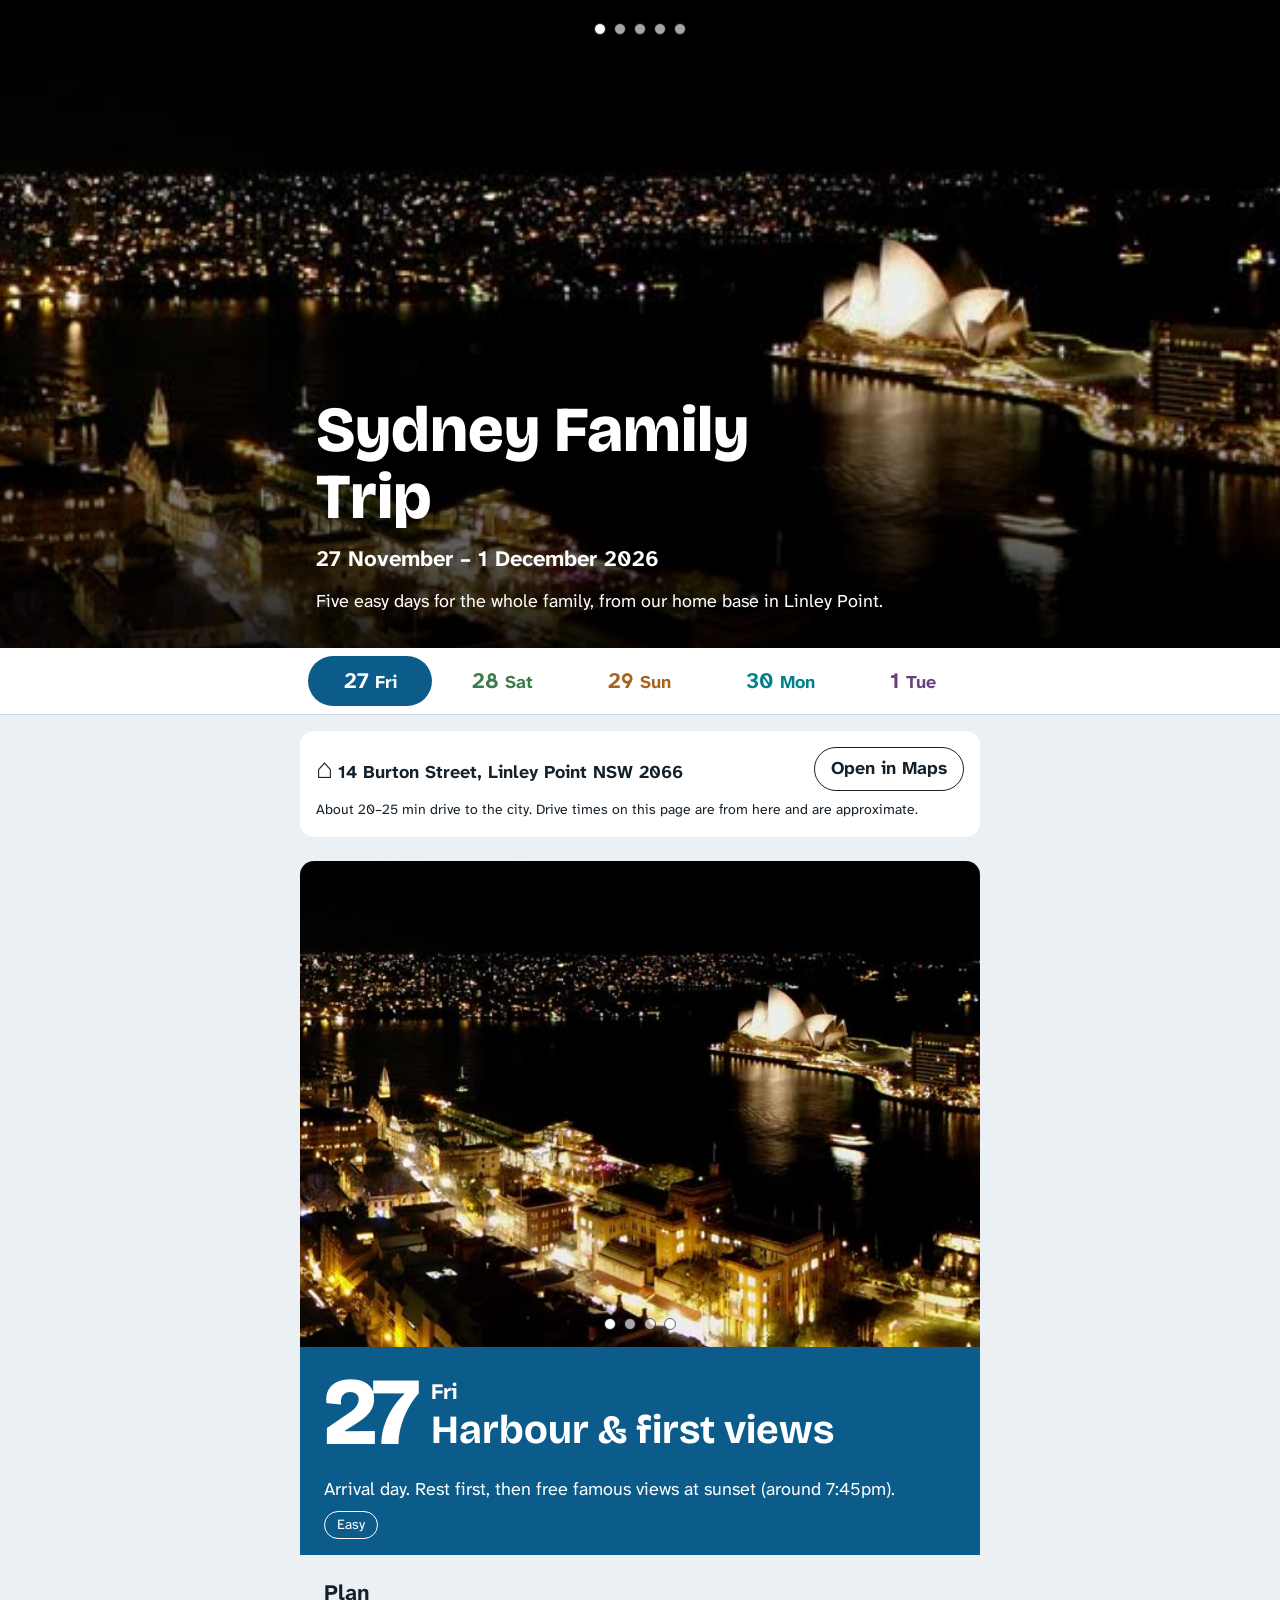
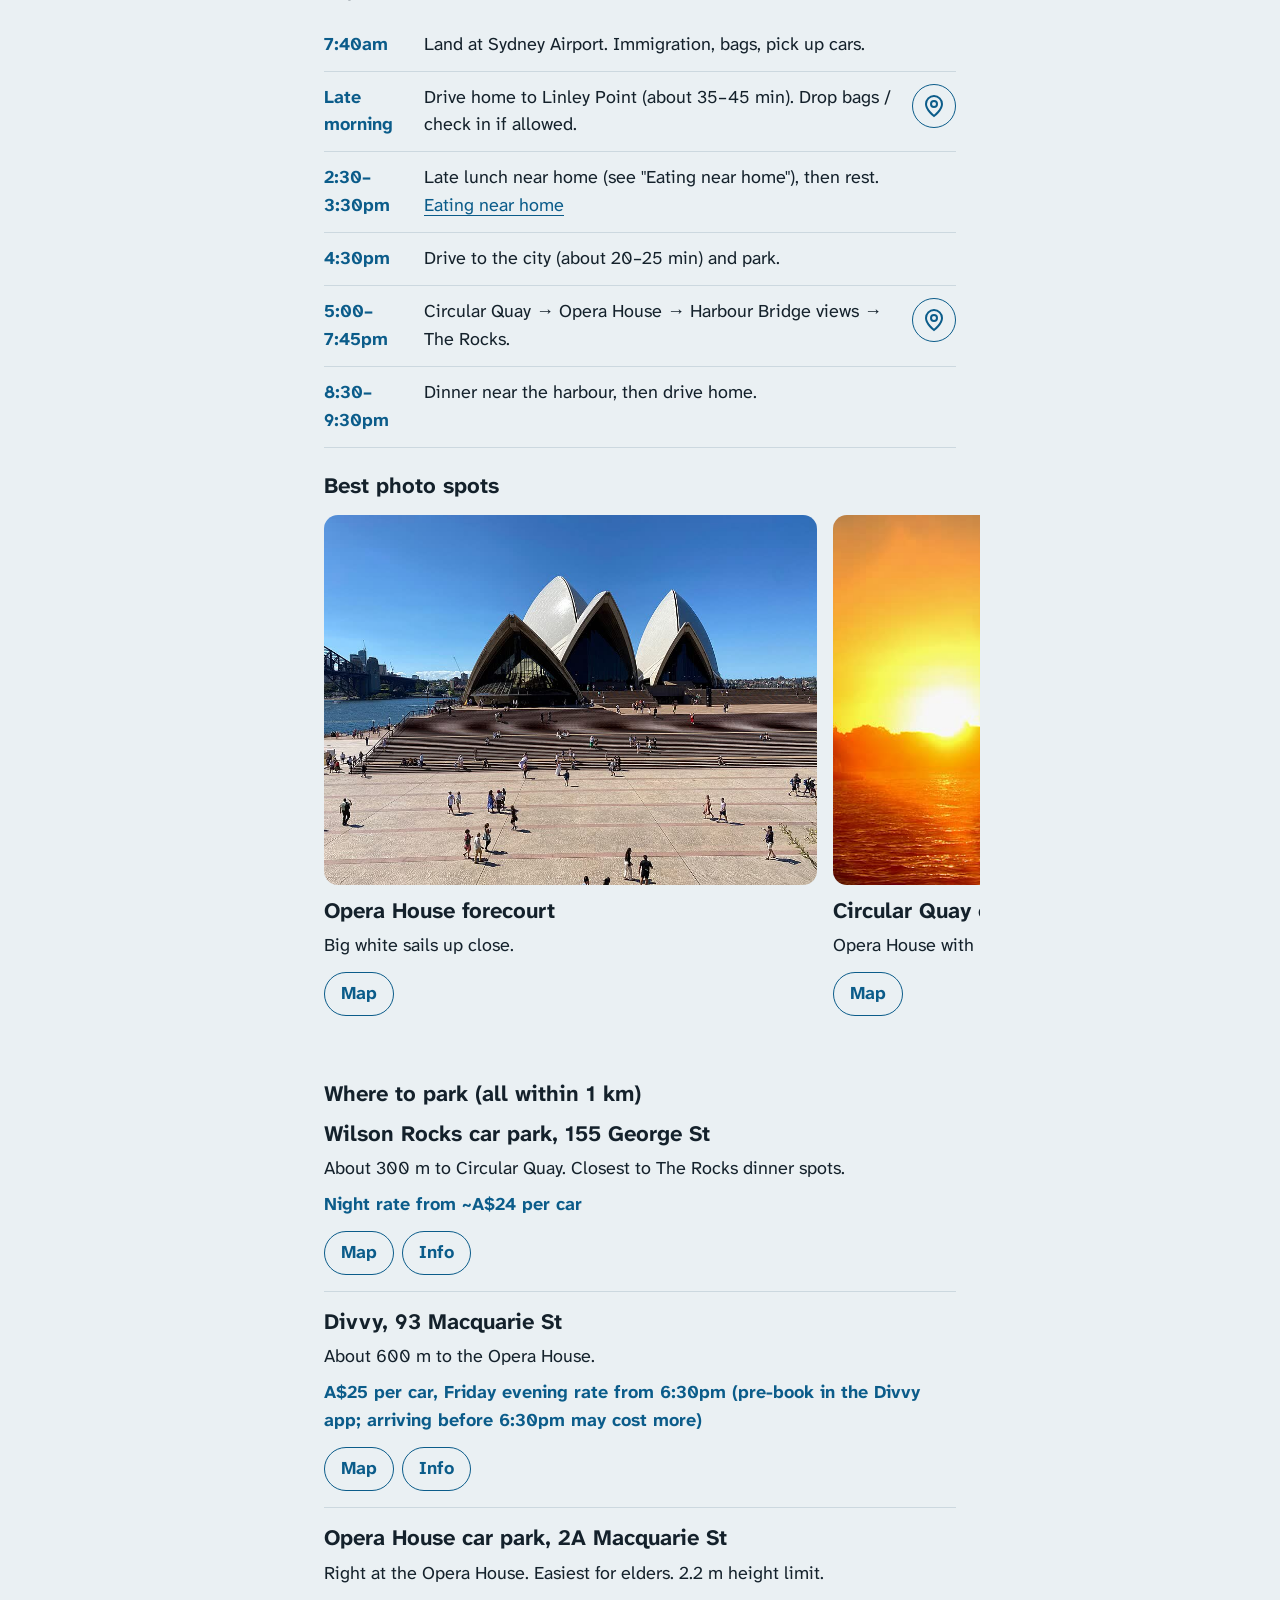
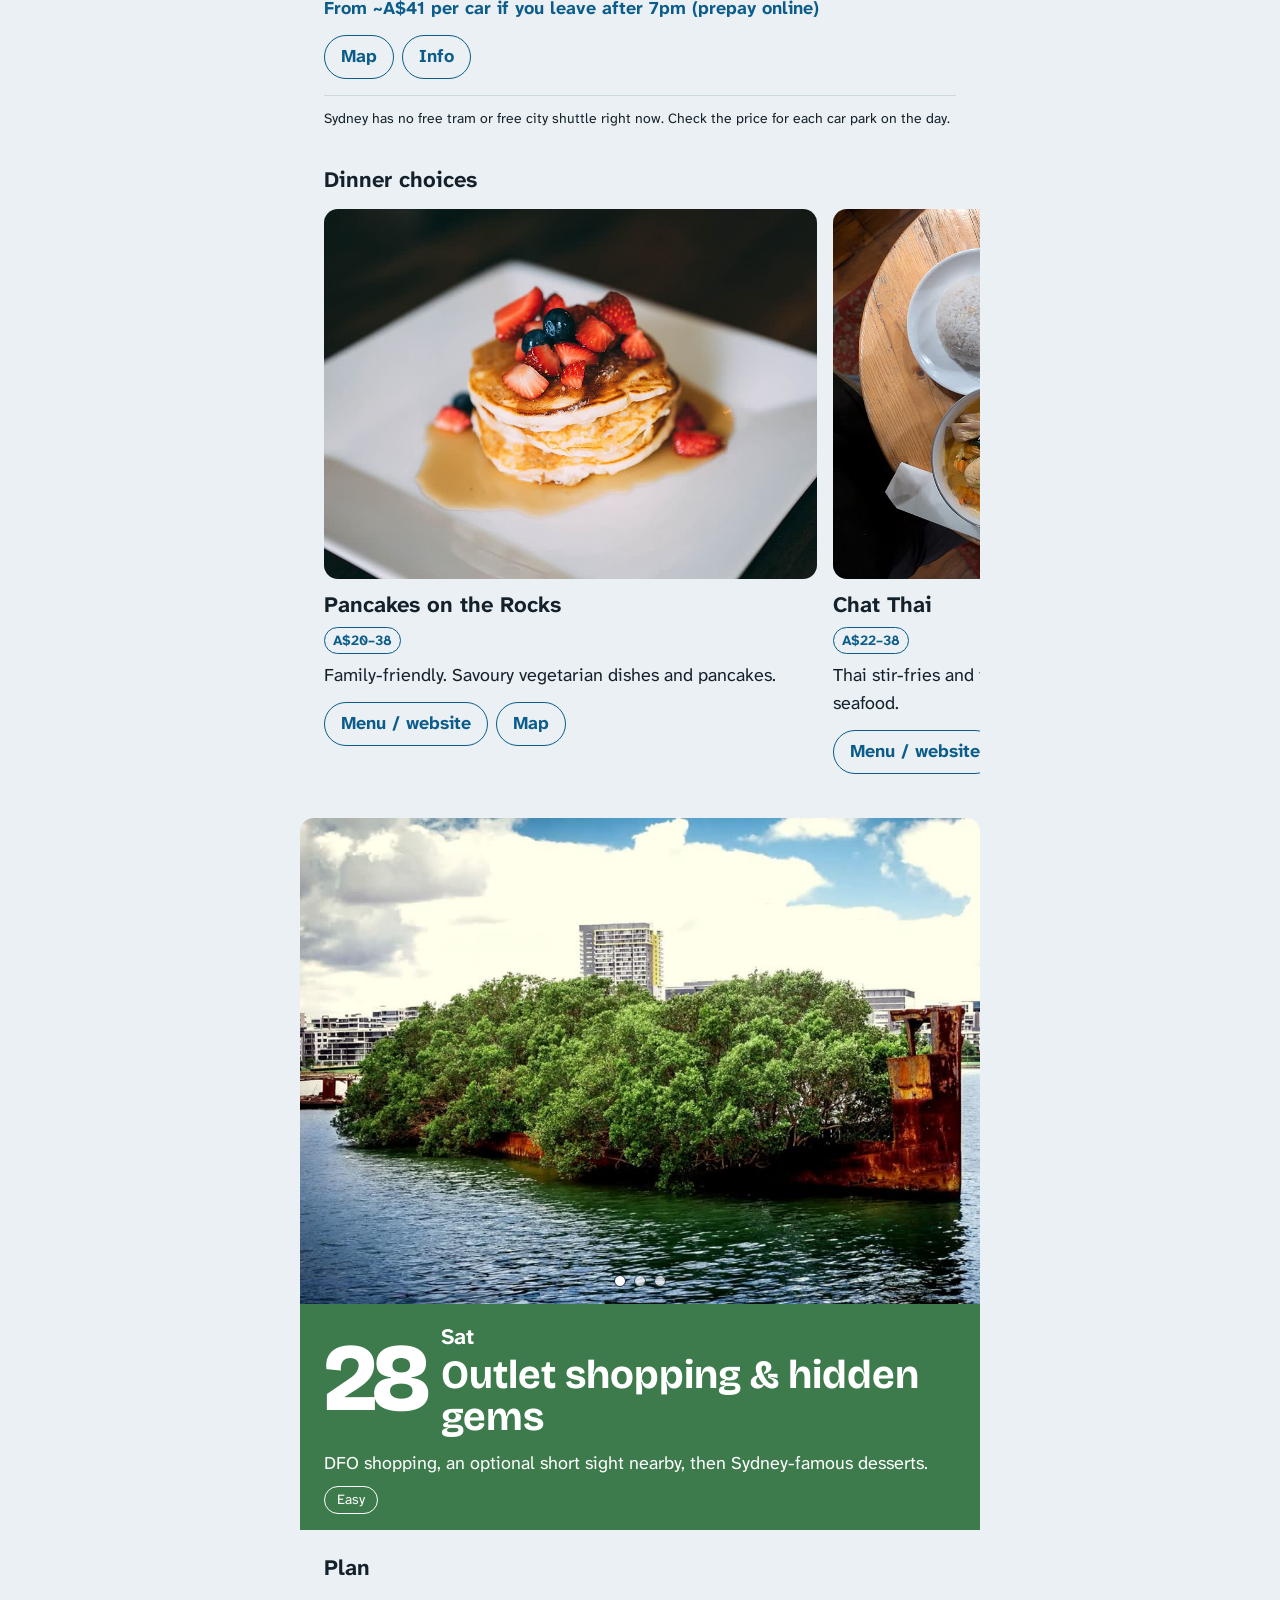
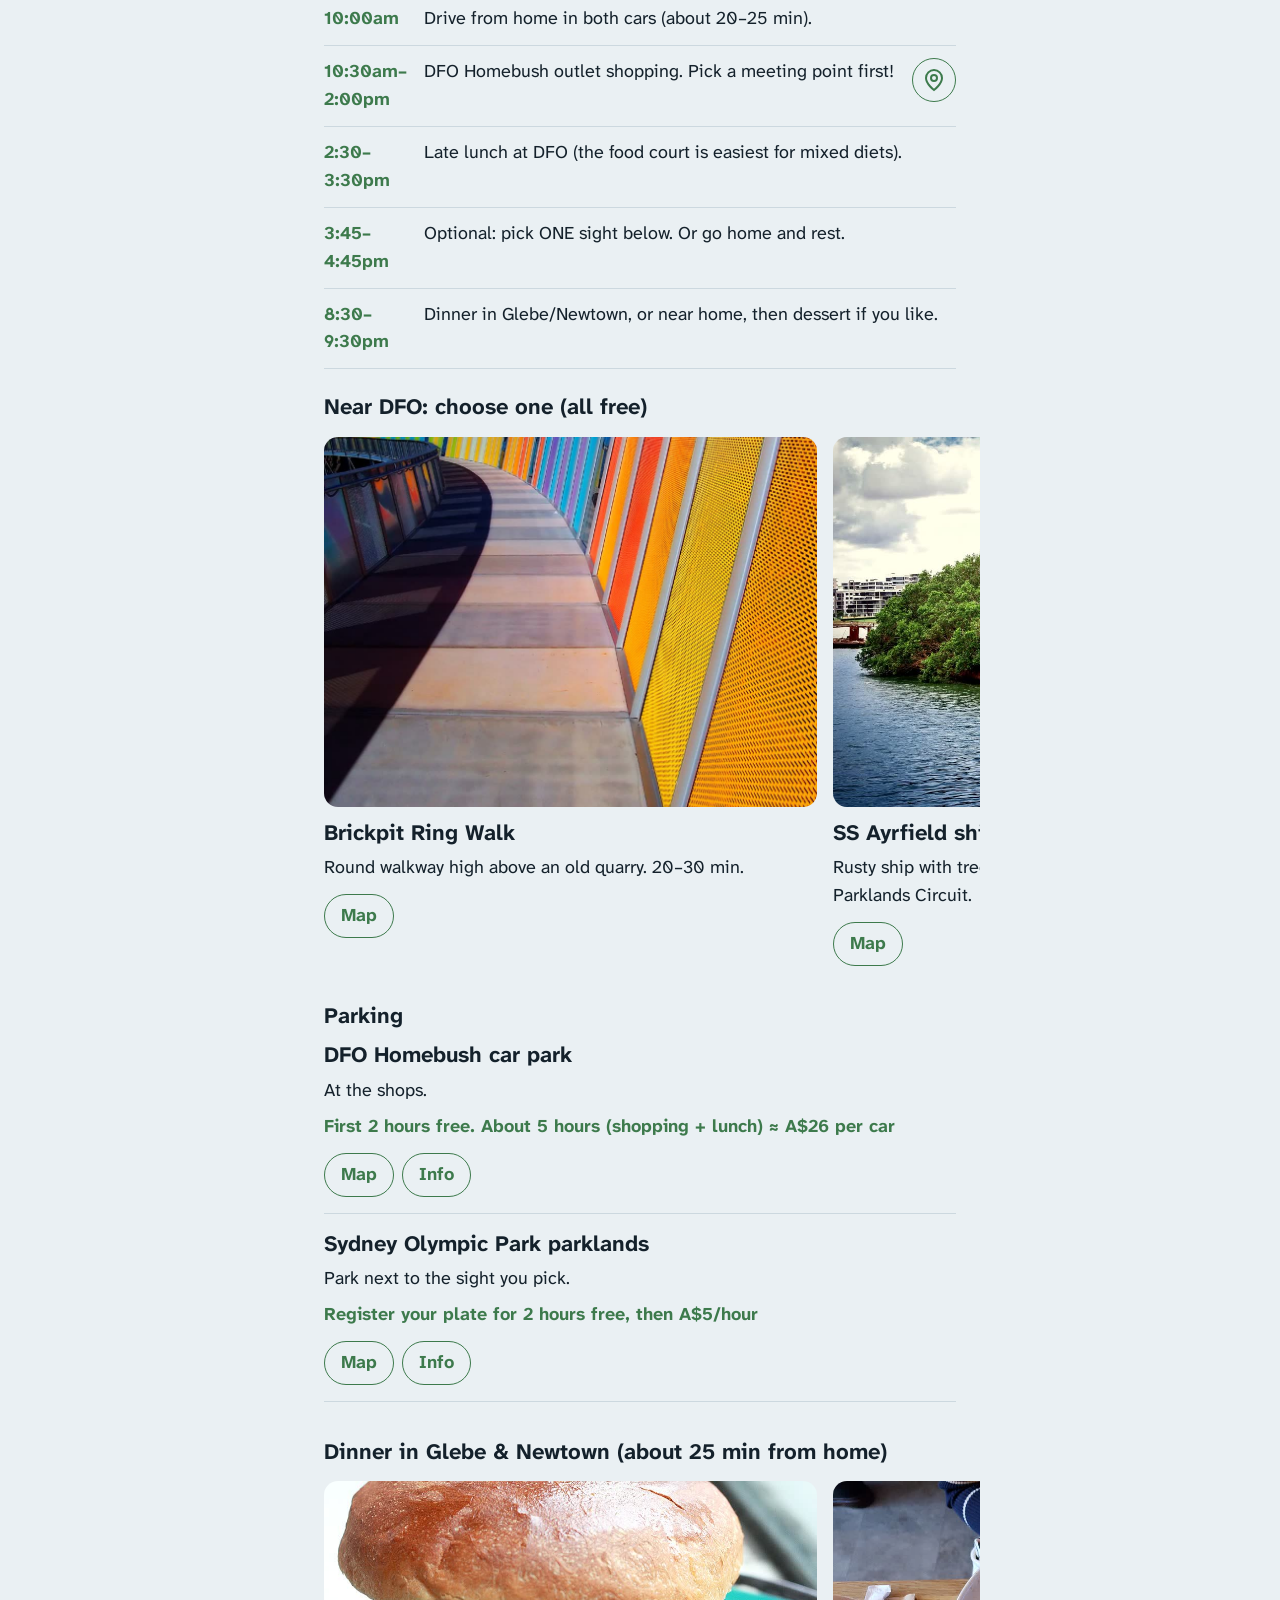
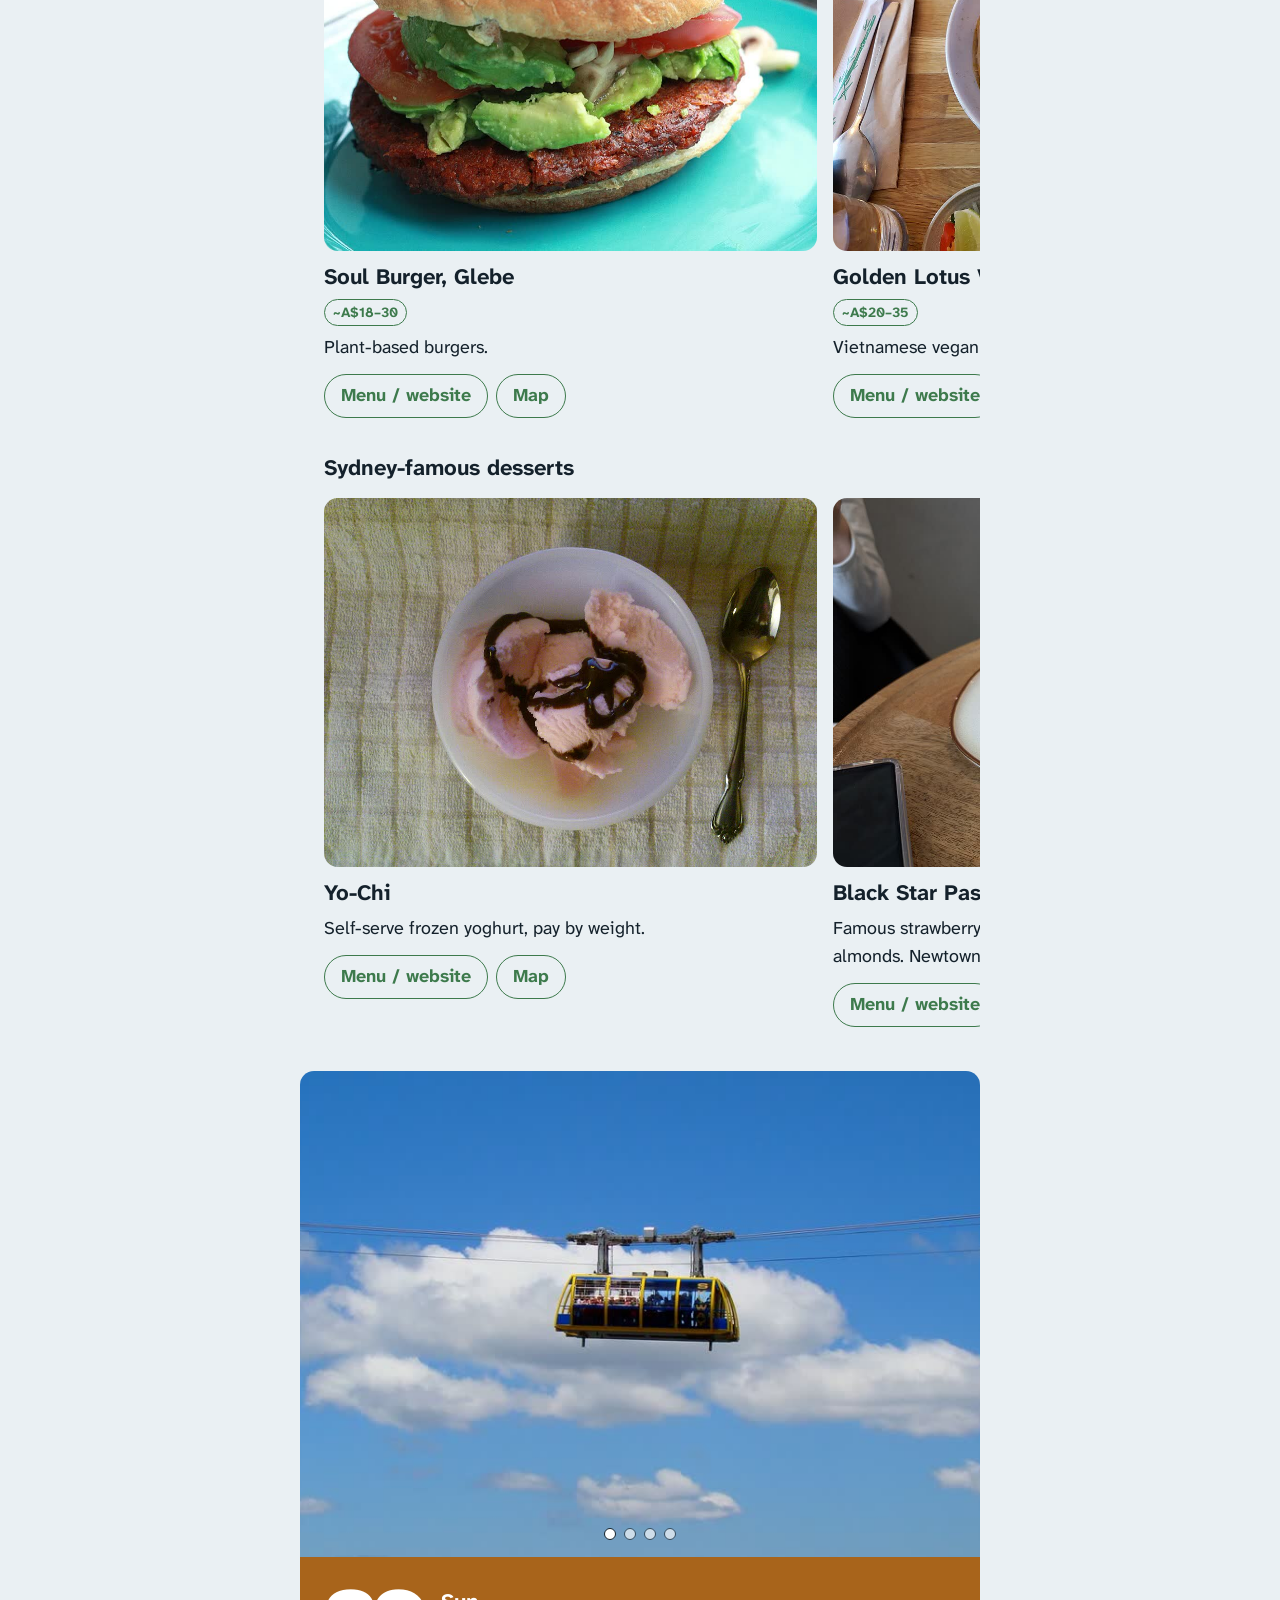
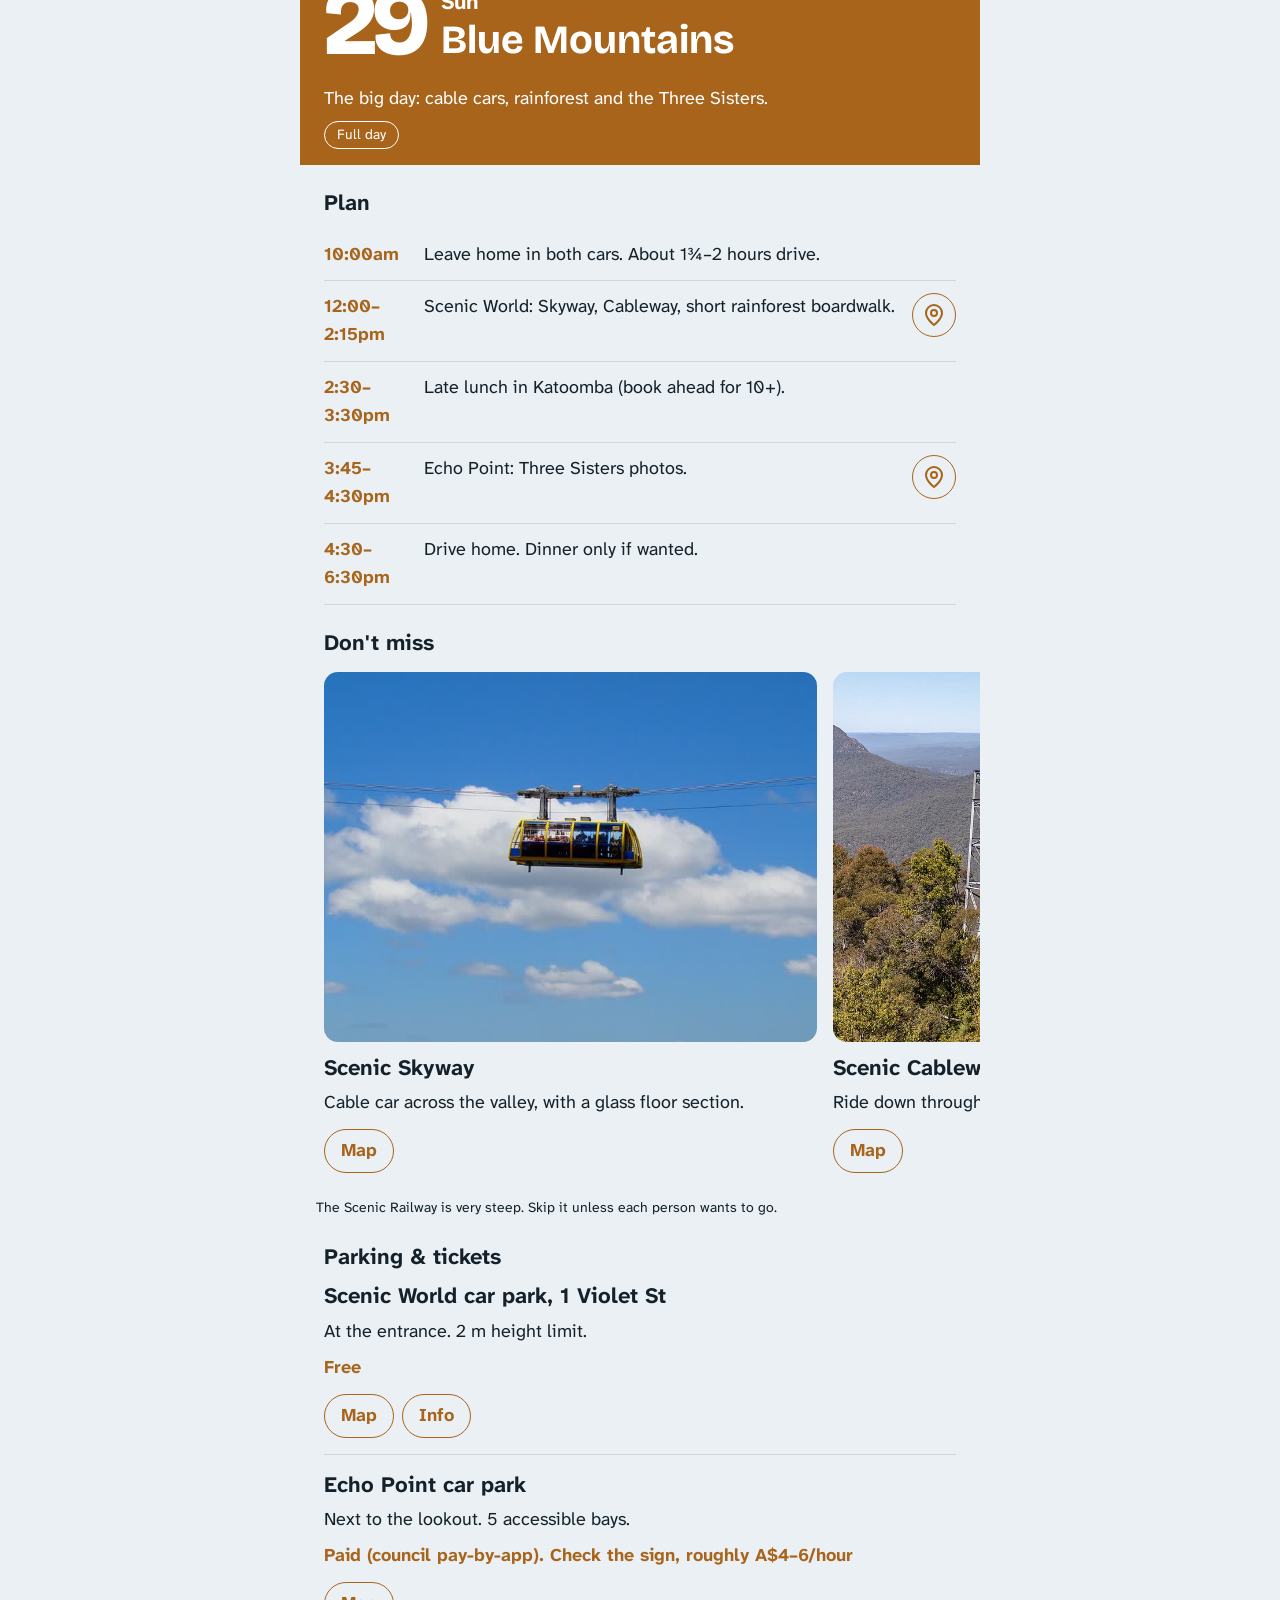
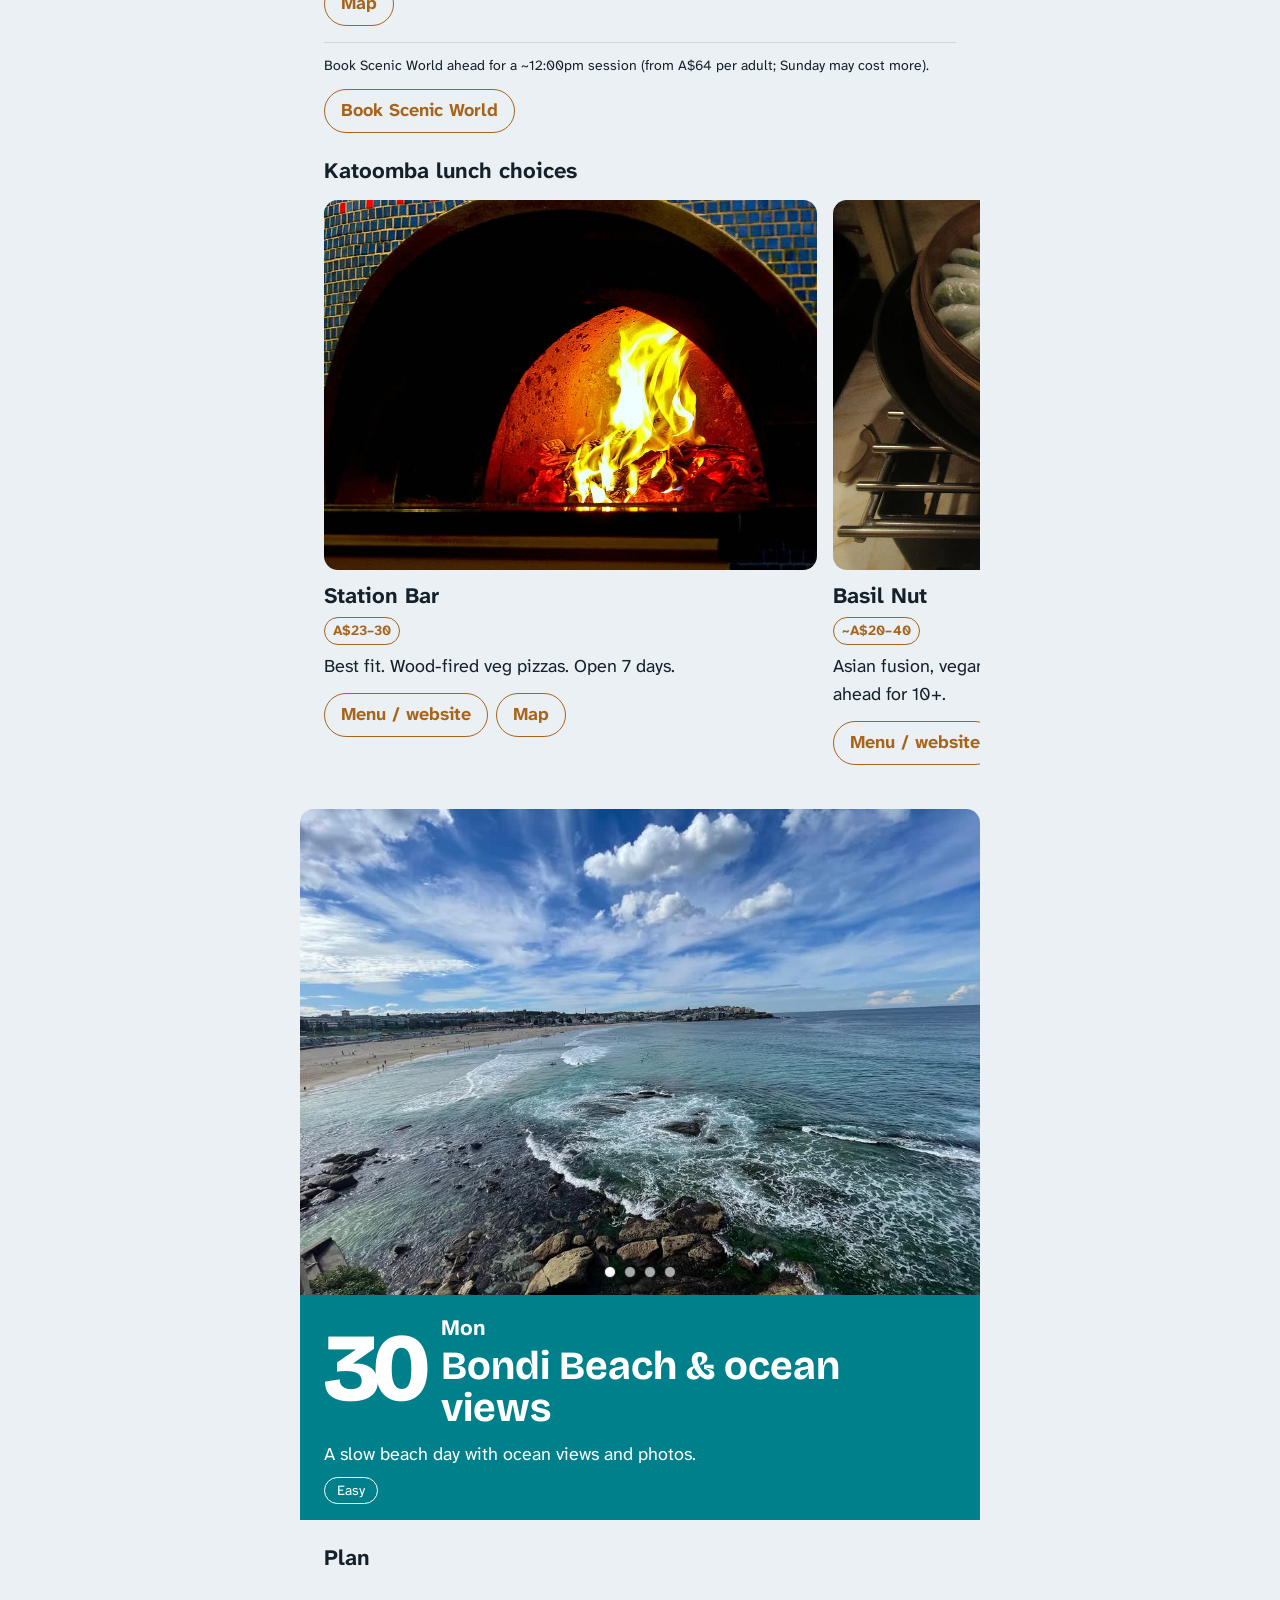
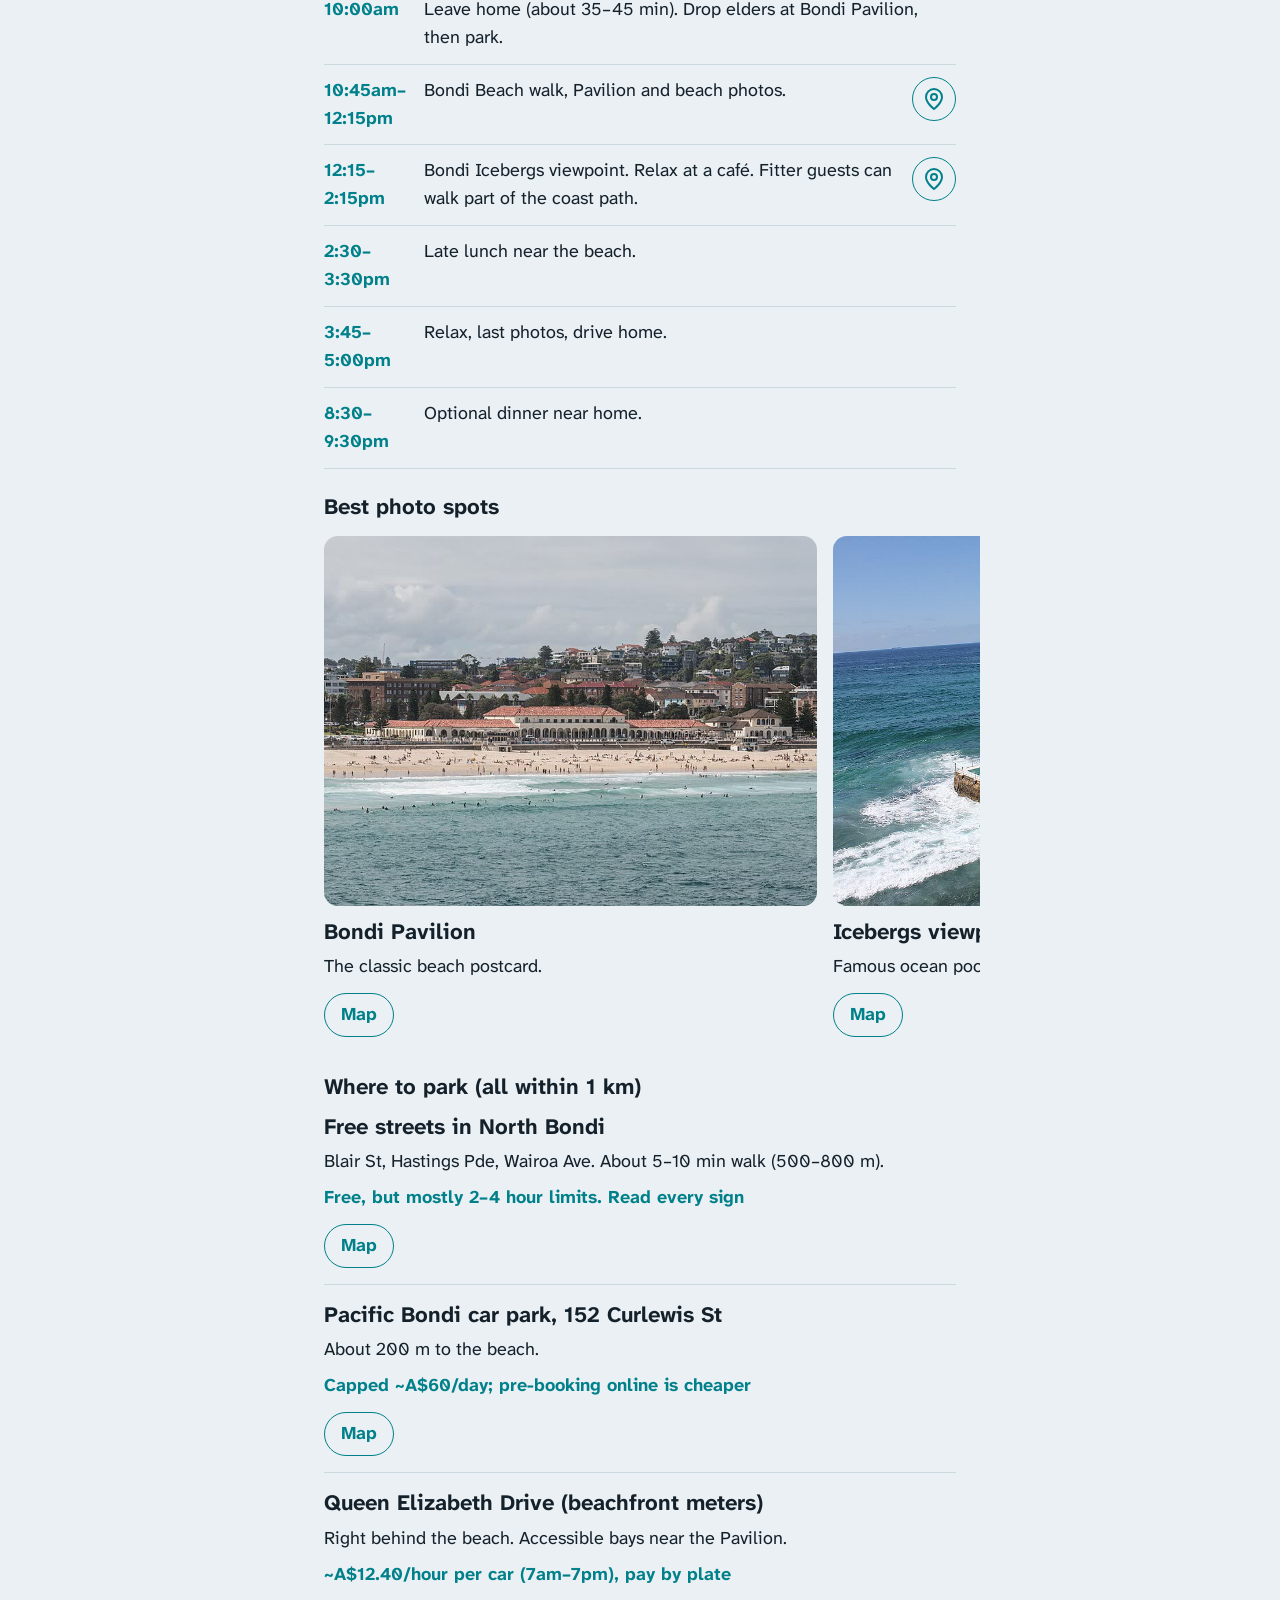
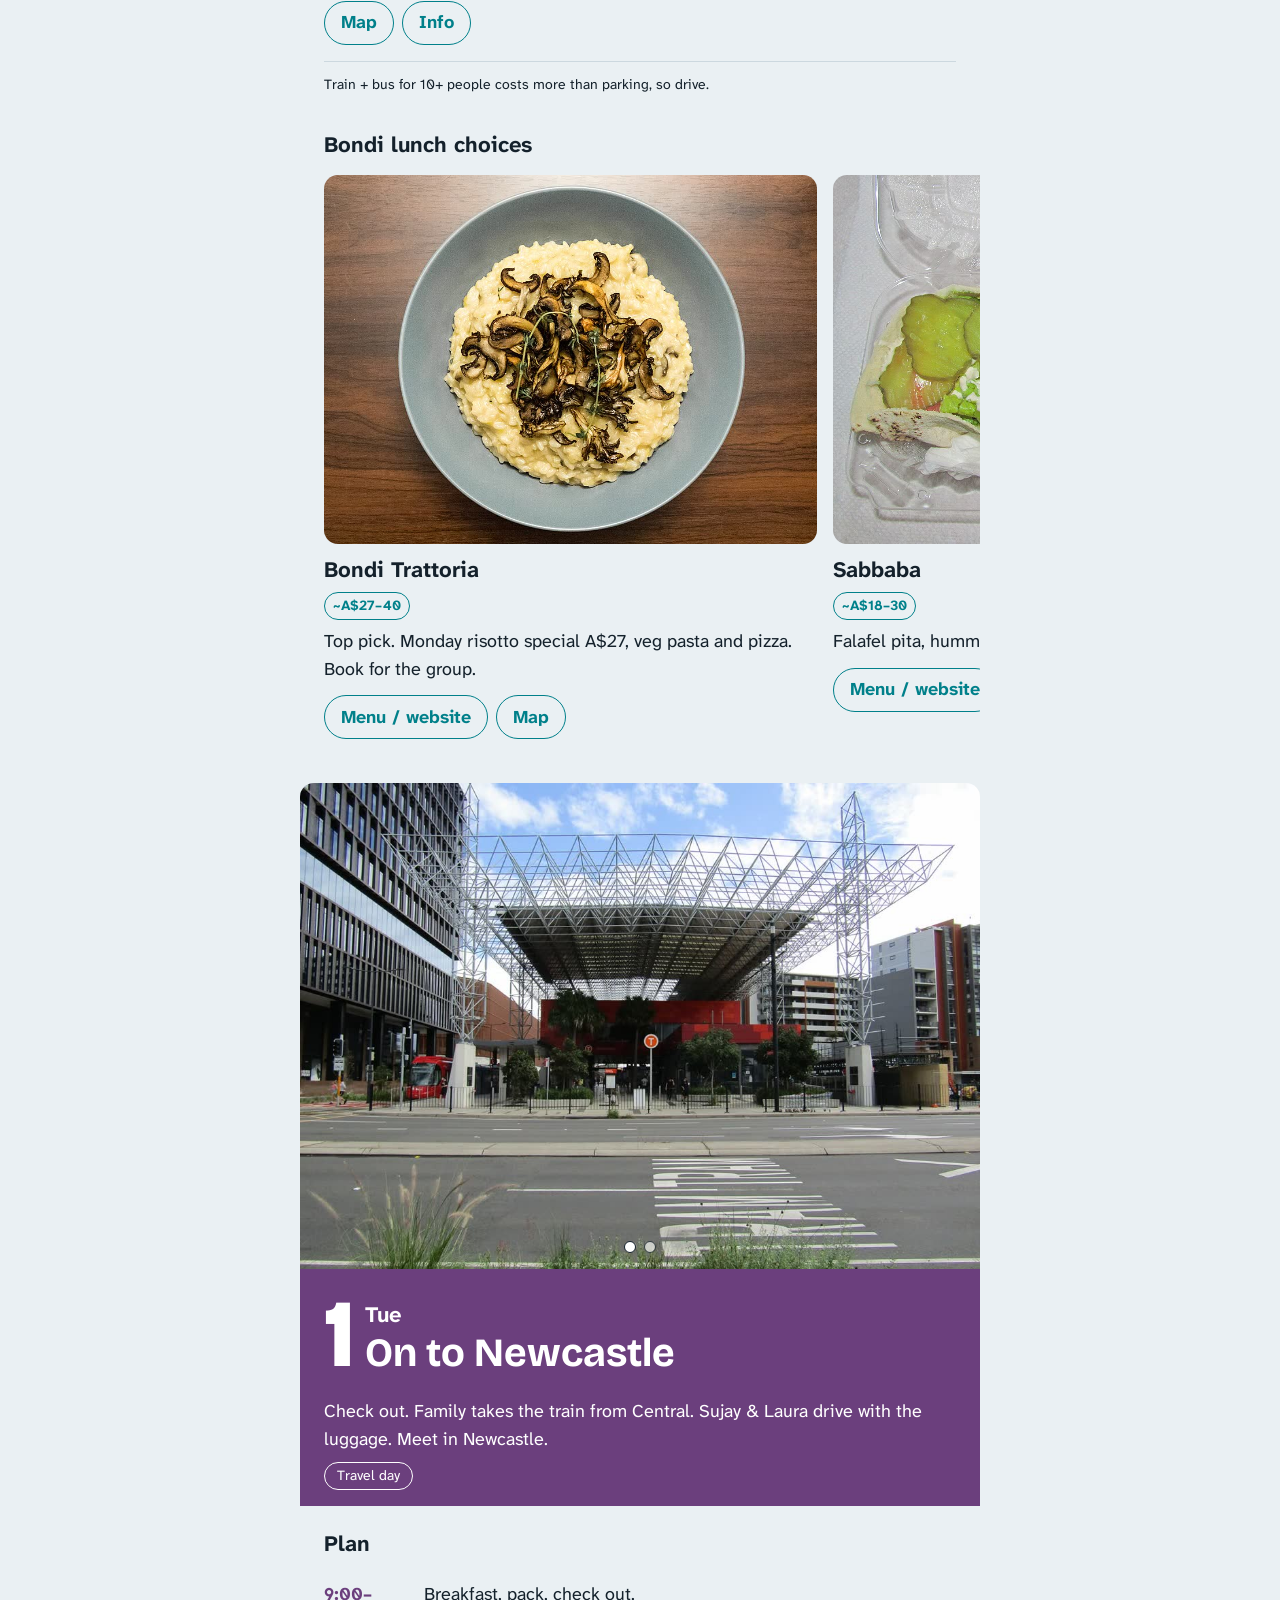
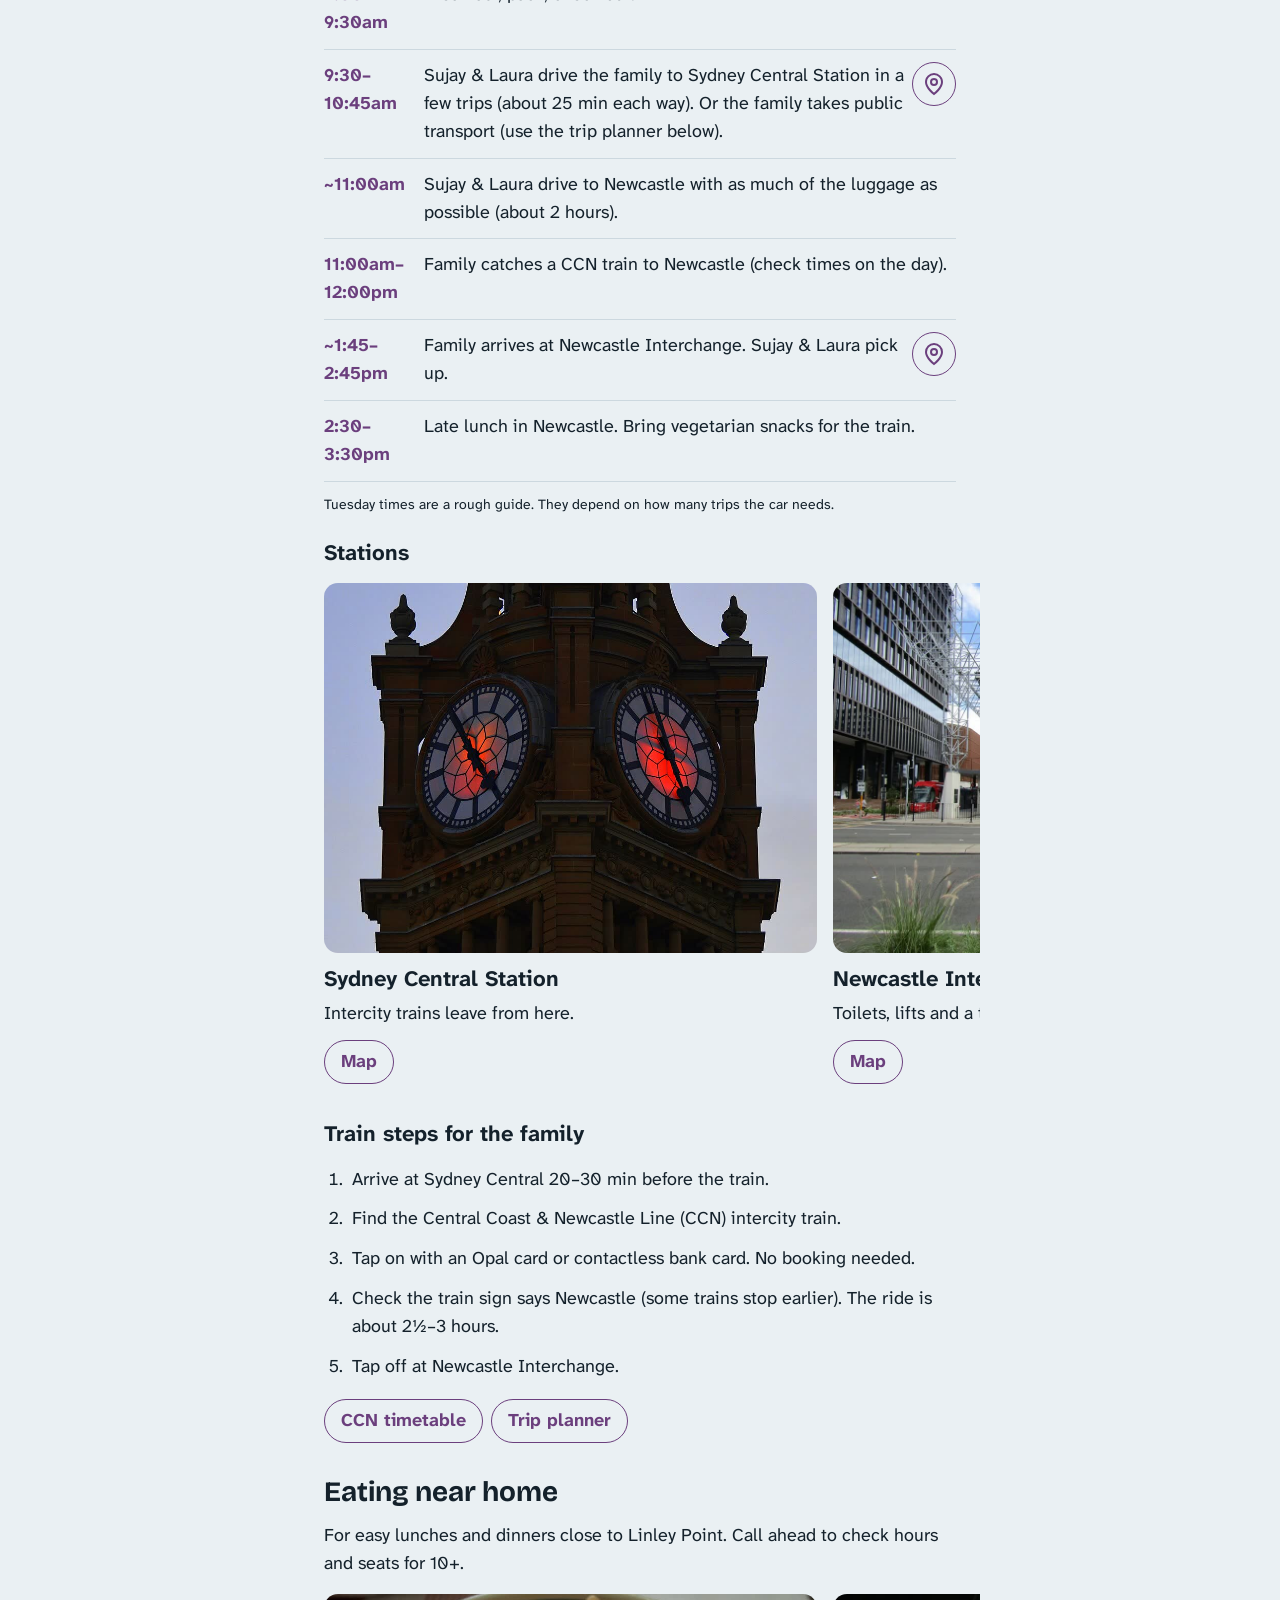
==== v2/index.html @ b160d62f "Add v2 redesign: photo-rich, Linley Point base, parking options, Swiper + GLightbox Co-Authored-By: " ====
<!doctype html>
<html lang="en"><head><meta charset="utf-8"><meta name="viewport" content="width=device-width, initial-scale=1"><meta name="robots" content="noindex, nofollow"><meta name="theme-color" content="#0B5C8A"><title>Sydney Family Trip</title>
<link rel="preconnect" href="https://fonts.googleapis.com"><link rel="preconnect" href="https://fonts.gstatic.com" crossorigin><link href="https://fonts.googleapis.com/css2?family=Atkinson+Hyperlegible+Next:wght@400;700&family=Bricolage+Grotesque:opsz,wght@12..96,700;12..96,800&display=swap" rel="stylesheet">
<link rel="stylesheet" href="vendor/swiper-bundle.min.css"><link rel="stylesheet" href="vendor/glightbox.min.css"><link rel="stylesheet" href="style.css"><script defer src="vendor/swiper-bundle.min.js"></script><script defer src="vendor/glightbox.min.js"></script><script defer src="app.js"></script></head>
<body><a class="skip-link" href="#main">Skip to trip plan</a><header class="hero"><div class="swiper gallery hero-gallery" aria-label="Sydney trip photos"><div class="swiper-wrapper"><div class="swiper-slide"><a class="glightbox photo" data-gallery="hero" href="img/opera.jpg" data-description="Sydney Opera House and Harbour Bridge — J woodward"><img src="img/opera.jpg" alt="Sydney Opera House and Harbour Bridge" width="1000" height="408" loading="eager" fetchpriority="high"></a></div><div class="swiper-slide"><a class="glightbox photo" data-gallery="hero" href="img/skyway.jpg" data-description="Scenic Skyway over the Jamison Valley — Bjørn Christian Tørrissen"><img src="img/skyway.jpg" alt="Scenic Skyway over the Jamison Valley" width="1000" height="548" loading="lazy"></a></div><div class="swiper-slide"><a class="glightbox photo" data-gallery="hero" href="img/bondi.jpg" data-description="Bondi Beach — Ttabett"><img src="img/bondi.jpg" alt="Bondi Beach" width="1000" height="750" loading="lazy"></a></div><div class="swiper-slide"><a class="glightbox photo" data-gallery="hero" href="img/ayrfield.jpg" data-description="SS Ayrfield, the &quot;floating forest&quot; shipwreck — Yucalyptus"><img src="img/ayrfield.jpg" alt="SS Ayrfield, the &quot;floating forest&quot; shipwreck" width="1000" height="720" loading="lazy"></a></div><div class="swiper-slide"><a class="glightbox photo" data-gallery="hero" href="img/newcastle.jpg" data-description="Newcastle Interchange station — UnitedB1"><img src="img/newcastle.jpg" alt="Newcastle Interchange station" width="1000" height="750" loading="lazy"></a></div></div><div class="swiper-pagination"></div></div><div class="hero-copy"><h1>Sydney Family Trip</h1><p class="subtitle">27 November – 1 December 2026</p><p>Five easy days for the whole family, from our home base in Linley Point.</p></div></header>
<nav class="daybar" aria-label="Trip days"><div class="daybar-inner"><a class="day-pill day-fri" href="#fri"><span>27</span> Fri</a><a class="day-pill day-sat" href="#sat"><span>28</span> Sat</a><a class="day-pill day-sun" href="#sun"><span>29</span> Sun</a><a class="day-pill day-mon" href="#mon"><span>30</span> Mon</a><a class="day-pill day-tue" href="#tue"><span>1</span> Tue</a></div></nav>
<main id="main"><section class="home" aria-label="Where we stay"><div class="home-row"><p><span aria-hidden="true">⌂</span> <strong>14 Burton Street, Linley Point NSW 2066</strong></p><a class="button" href="https://www.google.com/maps/search/?api=1&amp;query=14+Burton+Street+Linley+Point+NSW+2066">Open in Maps</a></div><p class="note">About 20–25 min drive to the city. Drive times on this page are from here and are approximate.</p></section><section class="day day-fri has-gallery" id="fri" data-date="2026-11-27" aria-labelledby="fri-title">
    <div class="swiper gallery" aria-label="fri photos"><div class="swiper-wrapper"><div class="swiper-slide"><a class="glightbox photo" data-gallery="fri" href="img/opera.jpg" data-description="Sydney Opera House and Harbour Bridge — J woodward"><img src="img/opera.jpg" alt="Sydney Opera House and Harbour Bridge" width="1000" height="408" loading="lazy"></a></div><div class="swiper-slide"><a class="glightbox photo" data-gallery="fri" href="img/bridge.jpg" data-description="Harbour Bridge seen from the Opera House — Vakrieger"><img src="img/bridge.jpg" alt="Harbour Bridge seen from the Opera House" width="1000" height="750" loading="lazy"></a></div><div class="swiper-slide"><a class="glightbox photo" data-gallery="fri" href="img/forecourt.jpg" data-description="Opera House forecourt — -wuppertaler"><img src="img/forecourt.jpg" alt="Opera House forecourt" width="960" height="720" loading="lazy"></a></div><div class="swiper-slide"><a class="glightbox photo" data-gallery="fri" href="img/quayeast.jpg" data-description="Opera House from Circular Quay — Raaj Kishore Biswas"><img src="img/quayeast.jpg" alt="Opera House from Circular Quay" width="960" height="472" loading="lazy"></a></div></div><div class="swiper-pagination"></div></div><header class="day-band"><div class="day-heading"><span class="date-number">27</span><div><time datetime="2026-11-27">Fri</time><h2 id="fri-title">Harbour &amp; first views</h2></div></div><p>Arrival day. Rest first, then free famous views at sunset (around 7:45pm).</p><span class="pace">Easy</span></header>
    <section class="block"><h3>Plan</h3><ol class="timeline"><li><span class="schedule-time">7:40am</span><div><p>Land at Sydney Airport. Immigration, bags, pick up cars.</p></div></li><li><span class="schedule-time">Late morning</span><div><p>Drive home to Linley Point (about 35–45 min). Drop bags / check in if allowed.</p></div><a class="map-icon" href="https://www.google.com/maps/search/?api=1&amp;query=14%20Burton%20Street%20Linley%20Point%20NSW%202066" aria-label="Open in Maps: 14 Burton Street Linley Point NSW 2066"><svg viewBox="0 0 24 24" width="24" height="24" fill="none" stroke="currentColor" stroke-width="2" aria-hidden="true"><path d="M20 10c0 6-8 12-8 12S4 16 4 10a8 8 0 1 1 16 0Z"/><circle cx="12" cy="10" r="3"/></svg></a></li><li><span class="schedule-time">2:30–3:30pm</span><div><p>Late lunch near home (see &quot;Eating near home&quot;), then rest.</p><a href="#near-home">Eating near home</a></div></li><li><span class="schedule-time">4:30pm</span><div><p>Drive to the city (about 20–25 min) and park.</p></div></li><li><span class="schedule-time">5:00–7:45pm</span><div><p>Circular Quay → Opera House → Harbour Bridge views → The Rocks.</p></div><a class="map-icon" href="https://www.google.com/maps/search/?api=1&amp;query=Circular%20Quay%20Sydney" aria-label="Open in Maps: Circular Quay Sydney"><svg viewBox="0 0 24 24" width="24" height="24" fill="none" stroke="currentColor" stroke-width="2" aria-hidden="true"><path d="M20 10c0 6-8 12-8 12S4 16 4 10a8 8 0 1 1 16 0Z"/><circle cx="12" cy="10" r="3"/></svg></a></li><li><span class="schedule-time">8:30–9:30pm</span><div><p>Dinner near the harbour, then drive home.</p></div></li></ol></section>
    <section class="block"><h3>Best photo spots</h3><div class="card-row" tabindex="0" role="region" aria-label="Best photo spots"><article class="place-card"><a class="glightbox photo" data-gallery="fri" href="img/forecourt.jpg" data-description="Opera House forecourt — -wuppertaler"><img src="img/forecourt.jpg" alt="Opera House forecourt" width="960" height="720" loading="lazy"></a><h4>Opera House forecourt</h4><p>Big white sails up close.</p><div class="actions"><a class="button" href="https://www.google.com/maps/search/?api=1&amp;query=Sydney%20Opera%20House">Map</a></div></article><article class="place-card"><a class="glightbox photo" data-gallery="fri" href="img/quayeast.jpg" data-description="Opera House from Circular Quay — Raaj Kishore Biswas"><img src="img/quayeast.jpg" alt="Opera House from Circular Quay" width="960" height="472" loading="lazy"></a><h4>Circular Quay east walk</h4><p>Opera House with harbour ferries.</p><div class="actions"><a class="button" href="https://www.google.com/maps/search/?api=1&amp;query=Circular%20Quay%20East%20Sydney">Map</a></div></article><article class="place-card"><a class="glightbox photo" data-gallery="fri" href="img/hickson.jpg" data-description="Harbour Bridge from The Rocks — Bahnfrend"><img src="img/hickson.jpg" alt="Harbour Bridge from The Rocks" width="960" height="626" loading="lazy"></a><h4>Hickson Road Reserve</h4><p>Harbour Bridge framing. Stay for twilight if everyone feels up to it.</p><div class="actions"><a class="button" href="https://www.google.com/maps/search/?api=1&amp;query=Hickson%20Road%20Reserve%20The%20Rocks">Map</a></div></article></div></section>
    <section class="block"><h3>Where to park (all within 1 km)</h3><ul class="parking"><li><h4>Wilson Rocks car park, 155 George St</h4><p>About 300 m to Circular Quay. Closest to The Rocks dinner spots.</p><p class="parking-price">Night rate from ~A$24 per car</p><div class="actions"><a class="button" href="https://www.google.com/maps/search/?api=1&amp;query=Wilson%20Parking%20155%20George%20Street%20The%20Rocks">Map</a><a class="button" href="https://www.wilsonparking.com.au/parking-locations/new-south-wales/sydney-cbd/155-george-st-car-park/">Info</a></div></li><li><h4>Divvy, 93 Macquarie St</h4><p>About 600 m to the Opera House.</p><p class="parking-price">A$25 per car, Friday evening rate from 6:30pm (pre-book in the Divvy app; arriving before 6:30pm may cost more)</p><div class="actions"><a class="button" href="https://www.google.com/maps/search/?api=1&amp;query=93%20Macquarie%20Street%20Sydney">Map</a><a class="button" href="https://www.divvyparking.com/divvy-parking-expands-into-circular-quay-with-new-93-macquarie-street-location/">Info</a></div></li><li><h4>Opera House car park, 2A Macquarie St</h4><p>Right at the Opera House. Easiest for elders. 2.2 m height limit.</p><p class="parking-price">From ~A$41 per car if you leave after 7pm (prepay online)</p><div class="actions"><a class="button" href="https://www.google.com/maps/search/?api=1&amp;query=Sydney%20Opera%20House%20Car%20Park">Map</a><a class="button" href="https://www.wilsonparking.com.au/parking-locations/new-south-wales/sydney-cbd/sydney-opera-house-car-park-2A-macquarie-st-sydney/">Info</a></div></li></ul><p class="note">Sydney has no free tram or free city shuttle right now. Check the price for each car park on the day.</p><div class="actions"></div></section>
    
    <section class="block"><h3>Dinner choices</h3><div class="card-row" tabindex="0" role="region" aria-label="Dinner choices"><article class="place-card"><a class="glightbox photo" data-gallery="fri" href="img/pancakes.jpg" data-description="Pancakes — Herson Rodriguez hero"><img src="img/pancakes.jpg" alt="Pancakes" width="960" height="640" loading="lazy"></a><h4>Pancakes on the Rocks</h4><span class="price-pill">A$20–38</span><p>Family-friendly. Savoury vegetarian dishes and pancakes.</p><div class="actions"><a class="button" href="https://pancakesontherocks.com.au/">Menu / website</a><a class="button" href="https://www.google.com/maps/search/?api=1&amp;query=Pancakes%20on%20the%20Rocks%20The%20Rocks%20Sydney">Map</a></div></article><article class="place-card"><a class="glightbox photo" data-gallery="fri" href="img/thaicurry.jpg" data-description="Thai curry — Andy Li"><img src="img/thaicurry.jpg" alt="Thai curry" width="960" height="724" loading="lazy"></a><h4>Chat Thai</h4><span class="price-pill">A$22–38</span><p>Thai stir-fries and tofu curries. Check every sauce has no seafood.</p><div class="actions"><a class="button" href="https://www.chatthai.com.au/">Menu / website</a><a class="button" href="https://www.google.com/maps/search/?api=1&amp;query=Chat%20Thai%20Circular%20Quay">Map</a></div></article><article class="place-card"><a class="glightbox photo" data-gallery="fri" href="img/mezze.jpg" data-description="Falafel and mezze plate — young shanahan"><img src="img/mezze.jpg" alt="Falafel and mezze plate" width="960" height="652" loading="lazy"></a><h4>Sahtein, The Rocks</h4><span class="price-pill">~A$30–50</span><p>Falafel, hummus, halloumi and mezze.</p><div class="actions"><a class="button" href="https://www.google.com/maps/search/?api=1&amp;query=Sahtein+The+Rocks+Sydney">Menu / website</a><a class="button" href="https://www.google.com/maps/search/?api=1&amp;query=Sahtein%20The%20Rocks%20Sydney">Map</a></div></article><article class="place-card"><a class="glightbox photo" data-gallery="fri" href="img/paneer.jpg" data-description="Paneer curry and naan — Shashank7200"><img src="img/paneer.jpg" alt="Paneer curry and naan" width="827" height="508" loading="lazy"></a><h4>The Spice Room</h4><span class="price-pill">A$70–80</span><p>Paneer, dal, naan. Over budget: set banquet for groups of 6+.</p><div class="actions"><a class="button" href="https://thespiceroom.com.au/contact-us/">Menu / website</a><a class="button" href="https://www.google.com/maps/search/?api=1&amp;query=The%20Spice%20Room%20Sydney">Map</a></div></article></div></section>
  </section><section class="day day-sat has-gallery" id="sat" data-date="2026-11-28" aria-labelledby="sat-title">
    <div class="swiper gallery" aria-label="sat photos"><div class="swiper-wrapper"><div class="swiper-slide"><a class="glightbox photo" data-gallery="sat" href="img/ayrfield.jpg" data-description="SS Ayrfield, the &quot;floating forest&quot; shipwreck — Yucalyptus"><img src="img/ayrfield.jpg" alt="SS Ayrfield, the &quot;floating forest&quot; shipwreck" width="1000" height="720" loading="lazy"></a></div><div class="swiper-slide"><a class="glightbox photo" data-gallery="sat" href="img/brickpit.jpg" data-description="Brickpit Ring Walk, Sydney Olympic Park — aussiegall from sydney, Australia"><img src="img/brickpit.jpg" alt="Brickpit Ring Walk, Sydney Olympic Park" width="1000" height="836" loading="lazy"></a></div><div class="swiper-slide"><a class="glightbox photo" data-gallery="sat" href="img/bicentennial.jpg" data-description="Bicentennial Park lake — Felix Shannon"><img src="img/bicentennial.jpg" alt="Bicentennial Park lake" width="960" height="252" loading="lazy"></a></div></div><div class="swiper-pagination"></div></div><header class="day-band"><div class="day-heading"><span class="date-number">28</span><div><time datetime="2026-11-28">Sat</time><h2 id="sat-title">Outlet shopping &amp; hidden gems</h2></div></div><p>DFO shopping, an optional short sight nearby, then Sydney-famous desserts.</p><span class="pace">Easy</span></header>
    <section class="block"><h3>Plan</h3><ol class="timeline"><li><span class="schedule-time">10:00am</span><div><p>Drive from home in both cars (about 20–25 min).</p></div></li><li><span class="schedule-time">10:30am–2:00pm</span><div><p>DFO Homebush outlet shopping. Pick a meeting point first!</p></div><a class="map-icon" href="https://www.google.com/maps/search/?api=1&amp;query=DFO%20Homebush" aria-label="Open in Maps: DFO Homebush"><svg viewBox="0 0 24 24" width="24" height="24" fill="none" stroke="currentColor" stroke-width="2" aria-hidden="true"><path d="M20 10c0 6-8 12-8 12S4 16 4 10a8 8 0 1 1 16 0Z"/><circle cx="12" cy="10" r="3"/></svg></a></li><li><span class="schedule-time">2:30–3:30pm</span><div><p>Late lunch at DFO (the food court is easiest for mixed diets).</p></div></li><li><span class="schedule-time">3:45–4:45pm</span><div><p>Optional: pick ONE sight below. Or go home and rest.</p></div></li><li><span class="schedule-time">8:30–9:30pm</span><div><p>Dinner in Glebe/Newtown, or near home, then dessert if you like.</p></div></li></ol></section>
    <section class="block"><h3>Near DFO: choose one (all free)</h3><div class="card-row" tabindex="0" role="region" aria-label="Near DFO: choose one (all free)"><article class="place-card"><a class="glightbox photo" data-gallery="sat" href="img/brickpit.jpg" data-description="Brickpit Ring Walk, Sydney Olympic Park — aussiegall from sydney, Australia"><img src="img/brickpit.jpg" alt="Brickpit Ring Walk, Sydney Olympic Park" width="1000" height="836" loading="lazy"></a><h4>Brickpit Ring Walk</h4><p>Round walkway high above an old quarry. 20–30 min.</p><div class="actions"><a class="button" href="https://www.google.com/maps/search/?api=1&amp;query=Brickpit%20Ring%20Walk%20Sydney%20Olympic%20Park">Map</a></div></article><article class="place-card"><a class="glightbox photo" data-gallery="sat" href="img/ayrfield.jpg" data-description="SS Ayrfield, the &quot;floating forest&quot; shipwreck — Yucalyptus"><img src="img/ayrfield.jpg" alt="SS Ayrfield, the &quot;floating forest&quot; shipwreck" width="1000" height="720" loading="lazy"></a><h4>SS Ayrfield shipwreck</h4><p>Rusty ship with trees growing out of it. 20–40 min. View from Parklands Circuit.</p><div class="actions"><a class="button" href="https://www.google.com/maps/search/?api=1&amp;query=SS%20Ayrfield%20Homebush%20Bay">Map</a></div></article><article class="place-card"><a class="glightbox photo" data-gallery="sat" href="img/bicentennial.jpg" data-description="Bicentennial Park lake — Felix Shannon"><img src="img/bicentennial.jpg" alt="Bicentennial Park lake" width="960" height="252" loading="lazy"></a><h4>Bicentennial Park</h4><p>Wetlands, mangrove boardwalk, tower views. 30–60 min. Easiest stroll.</p><div class="actions"><a class="button" href="https://www.google.com/maps/search/?api=1&amp;query=Bicentennial%20Park%20Sydney%20Olympic%20Park">Map</a></div></article></div></section>
    <section class="block"><h3>Parking</h3><ul class="parking"><li><h4>DFO Homebush car park</h4><p>At the shops.</p><p class="parking-price">First 2 hours free. About 5 hours (shopping + lunch) ≈ A$26 per car</p><div class="actions"><a class="button" href="https://www.google.com/maps/search/?api=1&amp;query=DFO%20Homebush">Map</a><a class="button" href="https://www.homebush.dfo.com.au/directions/parking-at-homebush">Info</a></div></li><li><h4>Sydney Olympic Park parklands</h4><p>Park next to the sight you pick.</p><p class="parking-price">Register your plate for 2 hours free, then A$5/hour</p><div class="actions"><a class="button" href="https://www.google.com/maps/search/?api=1&amp;query=Brickpit%20Ring%20Walk%20car%20park%20Marjorie%20Jackson%20Parkway">Map</a><a class="button" href="https://www.sydneyolympicpark.nsw.gov.au/parking">Info</a></div></li></ul><div class="actions"></div></section>
    
    <section class="block"><h3>Dinner in Glebe &amp; Newtown (about 25 min from home)</h3><div class="card-row" tabindex="0" role="region" aria-label="Dinner in Glebe &amp; Newtown (about 25 min from home)"><article class="place-card"><a class="glightbox photo" data-gallery="sat" href="img/vegburger.jpg" data-description="Plant-based burger — Jennifer from Vancouver, Canada"><img src="img/vegburger.jpg" alt="Plant-based burger" width="960" height="660" loading="lazy"></a><h4>Soul Burger, Glebe</h4><span class="price-pill">~A$18–30</span><p>Plant-based burgers.</p><div class="actions"><a class="button" href="https://www.soulburger.com.au/glebe">Menu / website</a><a class="button" href="https://www.google.com/maps/search/?api=1&amp;query=Soul%20Burger%20Glebe">Map</a></div></article><article class="place-card"><a class="glightbox photo" data-gallery="sat" href="img/vnnoodle.jpg" data-description="Tofu noodle bowl — Andy Li"><img src="img/vnnoodle.jpg" alt="Tofu noodle bowl" width="960" height="720" loading="lazy"></a><h4>Golden Lotus Vegan, Newtown</h4><span class="price-pill">~A$20–35</span><p>Vietnamese vegan noodles and rice.</p><div class="actions"><a class="button" href="https://www.goldenlotus-vegan.com/">Menu / website</a><a class="button" href="https://www.google.com/maps/search/?api=1&amp;query=Golden%20Lotus%20Vegan%20Newtown">Map</a></div></article><article class="place-card"><a class="glightbox photo" data-gallery="sat" href="img/pizza.jpg" data-description="Vegetarian pizza — Petar Milošević"><img src="img/pizza.jpg" alt="Vegetarian pizza" width="960" height="762" loading="lazy"></a><h4>Gigi Pizzeria, Newtown</h4><span class="price-pill">~A$25–40</span><p>Plant-based wood-fired pizza.</p><div class="actions"><a class="button" href="https://www.broadsheet.com.au/sydney/restaurants/gigi-pizzeria">Menu / website</a><a class="button" href="https://www.google.com/maps/search/?api=1&amp;query=Gigi%20Pizzeria%20Newtown">Map</a></div></article><article class="place-card"><a class="glightbox photo" data-gallery="sat" href="img/focaccia.jpg" data-description="Focaccia sandwich — Biswarup Ganguly"><img src="img/focaccia.jpg" alt="Focaccia sandwich" width="960" height="638" loading="lazy"></a><h4>don Fred, Newtown</h4><span class="price-pill">~A$20–35</span><p>Vegan Italian focaccia. Check 9pm closing.</p><div class="actions"><a class="button" href="https://www.donfred.com.au/">Menu / website</a><a class="button" href="https://www.google.com/maps/search/?api=1&amp;query=don%20Fred%20Newtown">Map</a></div></article></div></section><section class="block"><h3>Sydney-famous desserts</h3><div class="card-row" tabindex="0" role="region" aria-label="Sydney-famous desserts"><article class="place-card"><a class="glightbox photo" data-gallery="sat" href="img/froyo.jpg" data-description="Frozen yoghurt — JacquesDemien"><img src="img/froyo.jpg" alt="Frozen yoghurt" width="960" height="720" loading="lazy"></a><h4>Yo-Chi</h4><p>Self-serve frozen yoghurt, pay by weight.</p><div class="actions"><a class="button" href="https://yochi.com.au/yochi-venues/">Menu / website</a><a class="button" href="https://www.google.com/maps/search/?api=1&amp;query=Yo-Chi%20Newtown">Map</a></div></article><article class="place-card"><a class="glightbox photo" data-gallery="sat" href="img/bscake.jpg" data-description="Strawberry cream cake — Andy Li"><img src="img/bscake.jpg" alt="Strawberry cream cake" width="960" height="724" loading="lazy"></a><h4>Black Star Pastry</h4><p>Famous strawberry-watermelon cake (~A$13). Contains almonds. Newtown, open till 10pm Sat.</p><div class="actions"><a class="button" href="https://blackstarpastry.com/pages/locations">Menu / website</a><a class="button" href="https://www.google.com/maps/search/?api=1&amp;query=Black%20Star%20Pastry%20Newtown">Map</a></div></article><article class="place-card"><a class="glightbox photo" data-gallery="sat" href="img/gelato.jpg" data-description="Gelato — Hwei Shan Lo"><img src="img/gelato.jpg" alt="Gelato" width="960" height="720" loading="lazy"></a><h4>Gelato Messina</h4><p>Creative gelato. 258 King St, Newtown.</p><div class="actions"><a class="button" href="https://gelatomessina.com/pages/stores">Menu / website</a><a class="button" href="https://www.google.com/maps/search/?api=1&amp;query=Gelato%20Messina%20Newtown">Map</a></div></article><article class="place-card"><a class="glightbox photo" data-gallery="sat" href="img/dondurma.jpg" data-description="Turkish ice cream — travel oriented"><img src="img/dondurma.jpg" alt="Turkish ice cream" width="960" height="642" loading="lazy"></a><h4>Hakiki</h4><p>Turkish ice cream and baklava. Enmore Rd, Newtown.</p><div class="actions"><a class="button" href="https://www.google.com/maps/search/?api=1&amp;query=Hakiki+Newtown">Menu / website</a><a class="button" href="https://www.google.com/maps/search/?api=1&amp;query=Hakiki%20Newtown">Map</a></div></article></div></section>
  </section><section class="day day-sun has-gallery" id="sun" data-date="2026-11-29" aria-labelledby="sun-title">
    <div class="swiper gallery" aria-label="sun photos"><div class="swiper-wrapper"><div class="swiper-slide"><a class="glightbox photo" data-gallery="sun" href="img/skyway.jpg" data-description="Scenic Skyway over the Jamison Valley — Bjørn Christian Tørrissen"><img src="img/skyway.jpg" alt="Scenic Skyway over the Jamison Valley" width="1000" height="548" loading="lazy"></a></div><div class="swiper-slide"><a class="glightbox photo" data-gallery="sun" href="img/sisters.jpg" data-description="The Three Sisters from Echo Point — Unyxium"><img src="img/sisters.jpg" alt="The Three Sisters from Echo Point" width="1000" height="666" loading="lazy"></a></div><div class="swiper-slide"><a class="glightbox photo" data-gallery="sun" href="img/cableway.jpg" data-description="Scenic Cableway — Dietmar Rabich"><img src="img/cableway.jpg" alt="Scenic Cableway" width="960" height="640" loading="lazy"></a></div><div class="swiper-slide"><a class="glightbox photo" data-gallery="sun" href="img/echopoint.jpg" data-description="Three Sisters from Echo Point — -jkb-"><img src="img/echopoint.jpg" alt="Three Sisters from Echo Point" width="960" height="720" loading="lazy"></a></div></div><div class="swiper-pagination"></div></div><header class="day-band"><div class="day-heading"><span class="date-number">29</span><div><time datetime="2026-11-29">Sun</time><h2 id="sun-title">Blue Mountains</h2></div></div><p>The big day: cable cars, rainforest and the Three Sisters.</p><span class="pace">Full day</span></header>
    <section class="block"><h3>Plan</h3><ol class="timeline"><li><span class="schedule-time">10:00am</span><div><p>Leave home in both cars. About 1¾–2 hours drive.</p></div></li><li><span class="schedule-time">12:00–2:15pm</span><div><p>Scenic World: Skyway, Cableway, short rainforest boardwalk.</p></div><a class="map-icon" href="https://www.google.com/maps/search/?api=1&amp;query=Scenic%20World%20Katoomba" aria-label="Open in Maps: Scenic World Katoomba"><svg viewBox="0 0 24 24" width="24" height="24" fill="none" stroke="currentColor" stroke-width="2" aria-hidden="true"><path d="M20 10c0 6-8 12-8 12S4 16 4 10a8 8 0 1 1 16 0Z"/><circle cx="12" cy="10" r="3"/></svg></a></li><li><span class="schedule-time">2:30–3:30pm</span><div><p>Late lunch in Katoomba (book ahead for 10+).</p></div></li><li><span class="schedule-time">3:45–4:30pm</span><div><p>Echo Point: Three Sisters photos.</p></div><a class="map-icon" href="https://www.google.com/maps/search/?api=1&amp;query=Echo%20Point%20Lookout%20Katoomba" aria-label="Open in Maps: Echo Point Lookout Katoomba"><svg viewBox="0 0 24 24" width="24" height="24" fill="none" stroke="currentColor" stroke-width="2" aria-hidden="true"><path d="M20 10c0 6-8 12-8 12S4 16 4 10a8 8 0 1 1 16 0Z"/><circle cx="12" cy="10" r="3"/></svg></a></li><li><span class="schedule-time">4:30–6:30pm</span><div><p>Drive home. Dinner only if wanted.</p></div></li></ol></section>
    <section class="block"><h3>Don&#39;t miss</h3><div class="card-row" tabindex="0" role="region" aria-label="Don&#39;t miss"><article class="place-card"><a class="glightbox photo" data-gallery="sun" href="img/skyway.jpg" data-description="Scenic Skyway over the Jamison Valley — Bjørn Christian Tørrissen"><img src="img/skyway.jpg" alt="Scenic Skyway over the Jamison Valley" width="1000" height="548" loading="lazy"></a><h4>Scenic Skyway</h4><p>Cable car across the valley, with a glass floor section.</p><div class="actions"><a class="button" href="https://www.google.com/maps/search/?api=1&amp;query=Scenic%20World%20Katoomba">Map</a></div></article><article class="place-card"><a class="glightbox photo" data-gallery="sun" href="img/cableway.jpg" data-description="Scenic Cableway — Dietmar Rabich"><img src="img/cableway.jpg" alt="Scenic Cableway" width="960" height="640" loading="lazy"></a><h4>Scenic Cableway</h4><p>Ride down through the treetops.</p><div class="actions"><a class="button" href="https://www.google.com/maps/search/?api=1&amp;query=Scenic%20World%20Katoomba">Map</a></div></article><article class="place-card"><a class="glightbox photo" data-gallery="sun" href="img/echopoint.jpg" data-description="Three Sisters from Echo Point — -jkb-"><img src="img/echopoint.jpg" alt="Three Sisters from Echo Point" width="960" height="720" loading="lazy"></a><h4>Echo Point</h4><p>The classic Three Sisters view.</p><div class="actions"><a class="button" href="https://www.google.com/maps/search/?api=1&amp;query=Echo%20Point%20Lookout%20Katoomba">Map</a></div></article></div></section><p class="note inset">The Scenic Railway is very steep. Skip it unless each person wants to go.</p>
    <section class="block"><h3>Parking &amp; tickets</h3><ul class="parking"><li><h4>Scenic World car park, 1 Violet St</h4><p>At the entrance. 2 m height limit.</p><p class="parking-price">Free</p><div class="actions"><a class="button" href="https://www.google.com/maps/search/?api=1&amp;query=Scenic%20World%20Katoomba">Map</a><a class="button" href="https://www.scenicworld.com.au/getting-here">Info</a></div></li><li><h4>Echo Point car park</h4><p>Next to the lookout. 5 accessible bays.</p><p class="parking-price">Paid (council pay-by-app). Check the sign, roughly A$4–6/hour</p><div class="actions"><a class="button" href="https://www.google.com/maps/search/?api=1&amp;query=Echo%20Point%20car%20park%20Katoomba">Map</a></div></li></ul><p class="note">Book Scenic World ahead for a ~12:00pm session (from A$64 per adult; Sunday may cost more).</p><div class="actions"><a class="button" href="https://www.scenicworld.com.au/tickets/day-passes">Book Scenic World</a></div></section>
    
    <section class="block"><h3>Katoomba lunch choices</h3><div class="card-row" tabindex="0" role="region" aria-label="Katoomba lunch choices"><article class="place-card"><a class="glightbox photo" data-gallery="sun" href="img/pizza2.jpg" data-description="Wood-fired pizza — Tony Webster from Portland, Oregon, United States"><img src="img/pizza2.jpg" alt="Wood-fired pizza" width="960" height="576" loading="lazy"></a><h4>Station Bar</h4><span class="price-pill">A$23–30</span><p>Best fit. Wood-fired veg pizzas. Open 7 days.</p><div class="actions"><a class="button" href="https://stationbar.com.au/pizza-menu/">Menu / website</a><a class="button" href="https://www.google.com/maps/search/?api=1&amp;query=Station%20Bar%20Katoomba">Map</a></div></article><article class="place-card"><a class="glightbox photo" data-gallery="sun" href="img/dumplings.jpg" data-description="Vegetable dumplings — Valenzuela400"><img src="img/dumplings.jpg" alt="Vegetable dumplings" width="960" height="790" loading="lazy"></a><h4>Basil Nut</h4><span class="price-pill">~A$20–40</span><p>Asian fusion, vegan options. Sunday lunch until 3:30pm. Call ahead for 10+.</p><div class="actions"><a class="button" href="https://basilnut.com.au/contact/">Menu / website</a><a class="button" href="https://www.google.com/maps/search/?api=1&amp;query=Basil%20Nut%20Katoomba">Map</a></div></article><article class="place-card"><a class="glightbox photo" data-gallery="sun" href="img/pho.jpg" data-description="Tofu pho — Andy Li"><img src="img/pho.jpg" alt="Tofu pho" width="960" height="724" loading="lazy"></a><h4>Pho Moi</h4><span class="price-pill">~A$18–30</span><p>Vietnamese noodles. Check the broth is vegetarian and Sunday hours.</p><div class="actions"><a class="button" href="https://www.google.com/maps/search/?api=1&amp;query=Pho+Moi+Katoomba">Menu / website</a><a class="button" href="https://www.google.com/maps/search/?api=1&amp;query=Pho%20Moi%20Katoomba">Map</a></div></article><article class="place-card"><a class="glightbox photo" data-gallery="sun" href="img/streetfood.jpg" data-description="Steamed buns — J. Samuel Burner"><img src="img/streetfood.jpg" alt="Steamed buns" width="960" height="720" loading="lazy"></a><h4>8Things</h4><span class="price-pill">~A$18–30</span><p>Global street food. Tight: closes about 3pm Sunday.</p><div class="actions"><a class="button" href="https://www.8things.com.au/">Menu / website</a><a class="button" href="https://www.google.com/maps/search/?api=1&amp;query=8Things%20Katoomba">Map</a></div></article></div></section>
  </section><section class="day day-mon has-gallery" id="mon" data-date="2026-11-30" aria-labelledby="mon-title">
    <div class="swiper gallery" aria-label="mon photos"><div class="swiper-wrapper"><div class="swiper-slide"><a class="glightbox photo" data-gallery="mon" href="img/bondi.jpg" data-description="Bondi Beach — Ttabett"><img src="img/bondi.jpg" alt="Bondi Beach" width="1000" height="750" loading="lazy"></a></div><div class="swiper-slide"><a class="glightbox photo" data-gallery="mon" href="img/icebergsday.jpg" data-description="Bondi Icebergs ocean pool — Kristina D.C. Hoeppner"><img src="img/icebergsday.jpg" alt="Bondi Icebergs ocean pool" width="960" height="640" loading="lazy"></a></div><div class="swiper-slide"><a class="glightbox photo" data-gallery="mon" href="img/pavilion.jpg" data-description="Bondi Pavilion and beach — DXR"><img src="img/pavilion.jpg" alt="Bondi Pavilion and beach" width="960" height="540" loading="lazy"></a></div><div class="swiper-slide"><a class="glightbox photo" data-gallery="mon" href="img/coastwalk.jpg" data-description="Bondi coastal walk — Maurice van Creij"><img src="img/coastwalk.jpg" alt="Bondi coastal walk" width="960" height="392" loading="lazy"></a></div></div><div class="swiper-pagination"></div></div><header class="day-band"><div class="day-heading"><span class="date-number">30</span><div><time datetime="2026-11-30">Mon</time><h2 id="mon-title">Bondi Beach &amp; ocean views</h2></div></div><p>A slow beach day with ocean views and photos.</p><span class="pace">Easy</span></header>
    <section class="block"><h3>Plan</h3><ol class="timeline"><li><span class="schedule-time">10:00am</span><div><p>Leave home (about 35–45 min). Drop elders at Bondi Pavilion, then park.</p></div></li><li><span class="schedule-time">10:45am–12:15pm</span><div><p>Bondi Beach walk, Pavilion and beach photos.</p></div><a class="map-icon" href="https://www.google.com/maps/search/?api=1&amp;query=Bondi%20Pavilion" aria-label="Open in Maps: Bondi Pavilion"><svg viewBox="0 0 24 24" width="24" height="24" fill="none" stroke="currentColor" stroke-width="2" aria-hidden="true"><path d="M20 10c0 6-8 12-8 12S4 16 4 10a8 8 0 1 1 16 0Z"/><circle cx="12" cy="10" r="3"/></svg></a></li><li><span class="schedule-time">12:15–2:15pm</span><div><p>Bondi Icebergs viewpoint. Relax at a café. Fitter guests can walk part of the coast path.</p></div><a class="map-icon" href="https://www.google.com/maps/search/?api=1&amp;query=Bondi%20Icebergs" aria-label="Open in Maps: Bondi Icebergs"><svg viewBox="0 0 24 24" width="24" height="24" fill="none" stroke="currentColor" stroke-width="2" aria-hidden="true"><path d="M20 10c0 6-8 12-8 12S4 16 4 10a8 8 0 1 1 16 0Z"/><circle cx="12" cy="10" r="3"/></svg></a></li><li><span class="schedule-time">2:30–3:30pm</span><div><p>Late lunch near the beach.</p></div></li><li><span class="schedule-time">3:45–5:00pm</span><div><p>Relax, last photos, drive home.</p></div></li><li><span class="schedule-time">8:30–9:30pm</span><div><p>Optional dinner near home.</p></div></li></ol></section>
    <section class="block"><h3>Best photo spots</h3><div class="card-row" tabindex="0" role="region" aria-label="Best photo spots"><article class="place-card"><a class="glightbox photo" data-gallery="mon" href="img/pavilion.jpg" data-description="Bondi Pavilion and beach — DXR"><img src="img/pavilion.jpg" alt="Bondi Pavilion and beach" width="960" height="540" loading="lazy"></a><h4>Bondi Pavilion</h4><p>The classic beach postcard.</p><div class="actions"><a class="button" href="https://www.google.com/maps/search/?api=1&amp;query=Bondi%20Pavilion">Map</a></div></article><article class="place-card"><a class="glightbox photo" data-gallery="mon" href="img/icebergsday.jpg" data-description="Bondi Icebergs ocean pool — Kristina D.C. Hoeppner"><img src="img/icebergsday.jpg" alt="Bondi Icebergs ocean pool" width="960" height="640" loading="lazy"></a><h4>Icebergs viewpoint</h4><p>Famous ocean pool with waves crashing in.</p><div class="actions"><a class="button" href="https://www.google.com/maps/search/?api=1&amp;query=Bondi%20Icebergs">Map</a></div></article><article class="place-card"><a class="glightbox photo" data-gallery="mon" href="img/coastwalk.jpg" data-description="Bondi coastal walk — Maurice van Creij"><img src="img/coastwalk.jpg" alt="Bondi coastal walk" width="960" height="392" loading="lazy"></a><h4>Bondi to Tamarama path (optional)</h4><p>Cliffs and surf. Elders can stay at the cafés.</p><div class="actions"><a class="button" href="https://www.google.com/maps/search/?api=1&amp;query=Bondi%20to%20Coogee%20Coastal%20Walk">Map</a></div></article></div></section>
    <section class="block"><h3>Where to park (all within 1 km)</h3><ul class="parking"><li><h4>Free streets in North Bondi</h4><p>Blair St, Hastings Pde, Wairoa Ave. About 5–10 min walk (500–800 m).</p><p class="parking-price">Free, but mostly 2–4 hour limits. Read every sign</p><div class="actions"><a class="button" href="https://www.google.com/maps/search/?api=1&amp;query=Blair%20Street%20North%20Bondi">Map</a></div></li><li><h4>Pacific Bondi car park, 152 Curlewis St</h4><p>About 200 m to the beach.</p><p class="parking-price">Capped ~A$60/day; pre-booking online is cheaper</p><div class="actions"><a class="button" href="https://www.google.com/maps/search/?api=1&amp;query=152%20Curlewis%20Street%20Bondi%20Beach">Map</a></div></li><li><h4>Queen Elizabeth Drive (beachfront meters)</h4><p>Right behind the beach. Accessible bays near the Pavilion.</p><p class="parking-price">~A$12.40/hour per car (7am–7pm), pay by plate</p><div class="actions"><a class="button" href="https://www.google.com/maps/search/?api=1&amp;query=Queen%20Elizabeth%20Drive%20Bondi%20Beach">Map</a><a class="button" href="https://www.bondipavilion.com.au/visit/plan_your_visit/transport_and_parking">Info</a></div></li></ul><p class="note">Train + bus for 10+ people costs more than parking, so drive.</p><div class="actions"></div></section>
    
    <section class="block"><h3>Bondi lunch choices</h3><div class="card-row" tabindex="0" role="region" aria-label="Bondi lunch choices"><article class="place-card"><a class="glightbox photo" data-gallery="mon" href="img/risotto.jpg" data-description="Mushroom risotto — spurekar"><img src="img/risotto.jpg" alt="Mushroom risotto" width="960" height="640" loading="lazy"></a><h4>Bondi Trattoria</h4><span class="price-pill">~A$27–40</span><p>Top pick. Monday risotto special A$27, veg pasta and pizza. Book for the group.</p><div class="actions"><a class="button" href="https://bonditrattoria.com.au/bookings">Menu / website</a><a class="button" href="https://www.google.com/maps/search/?api=1&amp;query=Bondi%20Trattoria">Map</a></div></article><article class="place-card"><a class="glightbox photo" data-gallery="mon" href="img/pitawrap.jpg" data-description="Falafel pita — Willis Lam"><img src="img/pitawrap.jpg" alt="Falafel pita" width="960" height="720" loading="lazy"></a><h4>Sabbaba</h4><span class="price-pill">~A$18–30</span><p>Falafel pita, hummus, halloumi, salads.</p><div class="actions"><a class="button" href="https://www.google.com/maps/search/?api=1&amp;query=Sabbaba+Bondi">Menu / website</a><a class="button" href="https://www.google.com/maps/search/?api=1&amp;query=Sabbaba%20Bondi">Map</a></div></article><article class="place-card"><a class="glightbox photo" data-gallery="mon" href="img/pizza.jpg" data-description="Vegetarian pizza — Petar Milošević"><img src="img/pizza.jpg" alt="Vegetarian pizza" width="960" height="762" loading="lazy"></a><h4>Bondi Pizza Gallery</h4><span class="price-pill">~A$20–35</span><p>Vegetarian pizzas. Check hours and seats for 10+.</p><div class="actions"><a class="button" href="https://www.google.com/maps/search/?api=1&amp;query=Bondi+Pizza+Gallery">Menu / website</a><a class="button" href="https://www.google.com/maps/search/?api=1&amp;query=Bondi%20Pizza%20Gallery">Map</a></div></article><article class="place-card"><a class="glightbox photo" data-gallery="mon" href="img/pie.jpg" data-description="Vegetable pie — autumnroseuk"><img src="img/pie.jpg" alt="Vegetable pie" width="960" height="720" loading="lazy"></a><h4>Funky Pies</h4><span class="price-pill">~A$15–25</span><p>Vegan pies. Takeaway backup, not for a sit-down group.</p><div class="actions"><a class="button" href="https://www.google.com/maps/search/?api=1&amp;query=Funky+Pies+Bondi">Menu / website</a><a class="button" href="https://www.google.com/maps/search/?api=1&amp;query=Funky%20Pies%20Bondi">Map</a></div></article></div></section>
  </section><section class="day day-tue has-gallery" id="tue" data-date="2026-12-01" aria-labelledby="tue-title">
    <div class="swiper gallery" aria-label="tue photos"><div class="swiper-wrapper"><div class="swiper-slide"><a class="glightbox photo" data-gallery="tue" href="img/newcastle.jpg" data-description="Newcastle Interchange station — UnitedB1"><img src="img/newcastle.jpg" alt="Newcastle Interchange station" width="1000" height="750" loading="lazy"></a></div><div class="swiper-slide"><a class="glightbox photo" data-gallery="tue" href="img/central.jpg" data-description="Central Station clock tower — Sardaka"><img src="img/central.jpg" alt="Central Station clock tower" width="960" height="788" loading="lazy"></a></div></div><div class="swiper-pagination"></div></div><header class="day-band"><div class="day-heading"><span class="date-number">1</span><div><time datetime="2026-12-01">Tue</time><h2 id="tue-title">On to Newcastle</h2></div></div><p>Check out. Family takes the train from Central. Sujay &amp; Laura drive with the luggage. Meet in Newcastle.</p><span class="pace">Travel day</span></header>
    <section class="block"><h3>Plan</h3><ol class="timeline"><li><span class="schedule-time">9:00–9:30am</span><div><p>Breakfast, pack, check out.</p></div></li><li><span class="schedule-time">9:30–10:45am</span><div><p>Sujay &amp; Laura drive the family to Sydney Central Station in a few trips (about 25 min each way). Or the family takes public transport (use the trip planner below).</p></div><a class="map-icon" href="https://www.google.com/maps/search/?api=1&amp;query=Central%20Station%20Sydney" aria-label="Open in Maps: Central Station Sydney"><svg viewBox="0 0 24 24" width="24" height="24" fill="none" stroke="currentColor" stroke-width="2" aria-hidden="true"><path d="M20 10c0 6-8 12-8 12S4 16 4 10a8 8 0 1 1 16 0Z"/><circle cx="12" cy="10" r="3"/></svg></a></li><li><span class="schedule-time">~11:00am</span><div><p>Sujay &amp; Laura drive to Newcastle with as much of the luggage as possible (about 2 hours).</p></div></li><li><span class="schedule-time">11:00am–12:00pm</span><div><p>Family catches a CCN train to Newcastle (check times on the day).</p></div></li><li><span class="schedule-time">~1:45–2:45pm</span><div><p>Family arrives at Newcastle Interchange. Sujay &amp; Laura pick up.</p></div><a class="map-icon" href="https://www.google.com/maps/search/?api=1&amp;query=Newcastle%20Interchange" aria-label="Open in Maps: Newcastle Interchange"><svg viewBox="0 0 24 24" width="24" height="24" fill="none" stroke="currentColor" stroke-width="2" aria-hidden="true"><path d="M20 10c0 6-8 12-8 12S4 16 4 10a8 8 0 1 1 16 0Z"/><circle cx="12" cy="10" r="3"/></svg></a></li><li><span class="schedule-time">2:30–3:30pm</span><div><p>Late lunch in Newcastle. Bring vegetarian snacks for the train.</p></div></li></ol><p class="note">Tuesday times are a rough guide. They depend on how many trips the car needs.</p></section>
    <section class="block"><h3>Stations</h3><div class="card-row" tabindex="0" role="region" aria-label="Stations"><article class="place-card"><a class="glightbox photo" data-gallery="tue" href="img/central.jpg" data-description="Central Station clock tower — Sardaka"><img src="img/central.jpg" alt="Central Station clock tower" width="960" height="788" loading="lazy"></a><h4>Sydney Central Station</h4><p>Intercity trains leave from here.</p><div class="actions"><a class="button" href="https://www.google.com/maps/search/?api=1&amp;query=Central%20Station%20Sydney">Map</a></div></article><article class="place-card"><a class="glightbox photo" data-gallery="tue" href="img/newcastle.jpg" data-description="Newcastle Interchange station — UnitedB1"><img src="img/newcastle.jpg" alt="Newcastle Interchange station" width="1000" height="750" loading="lazy"></a><h4>Newcastle Interchange</h4><p>Toilets, lifts and a taxi rank.</p><div class="actions"><a class="button" href="https://www.google.com/maps/search/?api=1&amp;query=Newcastle%20Interchange">Map</a></div></article></div></section>
    
    <section class="block"><h3>Train steps for the family</h3><ol class="train-steps"><li>Arrive at Sydney Central 20–30 min before the train.</li><li>Find the Central Coast &amp; Newcastle Line (CCN) intercity train.</li><li>Tap on with an Opal card or contactless bank card. No booking needed.</li><li>Check the train sign says Newcastle (some trains stop earlier). The ride is about 2½–3 hours.</li><li>Tap off at Newcastle Interchange.</li></ol><div class="actions"><a class="button" href="https://transportnsw.info/routes/details/intercity-trains/ccn/02CCN">CCN timetable</a><a class="button" href="https://transportnsw.info/trip-planner">Trip planner</a></div></section>
    
  </section><section id="near-home" class="near-home" aria-label="Eating near home"><section class="block"><h3>Eating near home</h3><p>For easy lunches and dinners close to Linley Point. Call ahead to check hours and seats for 10+.</p><div class="card-row" tabindex="0" role="region" aria-label="Eating near home"><article class="place-card"><a class="glightbox photo" data-gallery="near-home" href="img/asianbowl.jpg" data-description="Tofu rice bowl — pelican from Tokyo, Japan"><img src="img/asianbowl.jpg" alt="Tofu rice bowl" width="960" height="720" loading="lazy"></a><h4>Lane 198, Gladesville</h4><span class="price-pill">~A$25–40</span><p>Asian dishes with vegetarian and vegan options. Books out: reserve early.</p><div class="actions"><a class="button" href="https://www.google.com/maps/search/?api=1&amp;query=Lane+198+Gladesville">Menu / website</a><a class="button" href="https://www.google.com/maps/search/?api=1&amp;query=Lane%20198%20Gladesville">Map</a></div></article><article class="place-card"><a class="glightbox photo" data-gallery="near-home" href="img/momo.jpg" data-description="Steamed momos — TAPAS KUMAR HALDER"><img src="img/momo.jpg" alt="Steamed momos" width="960" height="640" loading="lazy"></a><h4>Mount Everest Indian &amp; Nepalese, Hunters Hill</h4><span class="price-pill">~A$20–35</span><p>Curries, dal and momos. Good for groups.</p><div class="actions"><a class="button" href="https://www.google.com/maps/search/?api=1&amp;query=Mount+Everest+Indian+Nepalese+Hunters+Hill">Menu / website</a><a class="button" href="https://www.google.com/maps/search/?api=1&amp;query=Mount%20Everest%20Indian%20Nepalese%20Restaurant%20Hunters%20Hill">Map</a></div></article><article class="place-card"><a class="glightbox photo" data-gallery="near-home" href="img/thali.jpg" data-description="Vegetarian thali — Rajeeb Dutta"><img src="img/thali.jpg" alt="Vegetarian thali" width="960" height="720" loading="lazy"></a><h4>Seven Spices, Lane Cove</h4><span class="price-pill">~A$20–35</span><p>Modern Indian with vegetarian choices.</p><div class="actions"><a class="button" href="https://www.google.com/maps/search/?api=1&amp;query=Seven+Spices+Lane+Cove">Menu / website</a><a class="button" href="https://www.google.com/maps/search/?api=1&amp;query=Seven%20Spices%20Lane%20Cove">Map</a></div></article><article class="place-card"><a class="glightbox photo" data-gallery="near-home" href="img/padthai.jpg" data-description="Pad thai with tofu — avlxyz"><img src="img/padthai.jpg" alt="Pad thai with tofu" width="960" height="644" loading="lazy"></a><h4>Chat Thai, Chatswood</h4><span class="price-pill">~A$22–38</span><p>Thai noodles and tofu curries. Check every sauce has no seafood.</p><div class="actions"><a class="button" href="https://www.chatthai.com.au/">Menu / website</a><a class="button" href="https://www.google.com/maps/search/?api=1&amp;query=Chat%20Thai%20Chatswood">Map</a></div></article></div></section></section></main>
<footer><p>Prices and opening hours were checked in November 2026 and can change. Food photos show the kind of dish, not the restaurant&#39;s own food.</p><details><summary>Photo credits</summary><ul><li>Sydney Opera House and Harbour Bridge — J woodward (CC BY-SA 3.0) <a class="credit-link" href="https://commons.wikimedia.org/wiki/File:Sydney_Opera_House_and_Harbour_Bridge.jpg">Source</a></li><li>Scenic Skyway over the Jamison Valley — Bjørn Christian Tørrissen (CC BY-SA 3.0) <a class="credit-link" href="https://commons.wikimedia.org/wiki/File:Scenic_World_Skyway.jpg">Source</a></li><li>Bondi Beach — Ttabett (CC BY-SA 4.0) <a class="credit-link" href="https://commons.wikimedia.org/wiki/File:Bondi_Beach_Sydney.jpg">Source</a></li><li>SS Ayrfield, the &quot;floating forest&quot; shipwreck — Yucalyptus (CC0) <a class="credit-link" href="https://commons.wikimedia.org/wiki/File:SS_Ayrfield.jpg">Source</a></li><li>Newcastle Interchange station — UnitedB1 (CC0) <a class="credit-link" href="https://commons.wikimedia.org/wiki/File:Newcastle_Interchange_2022.jpg">Source</a></li><li>Harbour Bridge seen from the Opera House — Vakrieger (CC BY-SA 4.0) <a class="credit-link" href="https://commons.wikimedia.org/wiki/File:Sydney_Harbour_Bridge_View_from_Opera_House.jpg">Source</a></li><li>Opera House forecourt — -wuppertaler (CC BY 4.0) <a class="credit-link" href="https://commons.wikimedia.org/wiki/File:AUS_Sydney,_Central_Business_District,_Sydney_Opera_House_Forecourt_005.jpg">Source</a></li><li>Opera House from Circular Quay — Raaj Kishore Biswas (CC BY-SA 4.0) <a class="credit-link" href="https://commons.wikimedia.org/wiki/File:Sydney_Opera_House_sunset.jpg">Source</a></li><li>Harbour Bridge from The Rocks — Bahnfrend (CC BY-SA 4.0) <a class="credit-link" href="https://commons.wikimedia.org/wiki/File:Sydney_Harbour_Bridge,_2017_(01).jpg">Source</a></li><li>Pancakes — Herson Rodriguez hero (CC0) <a class="credit-link" href="https://commons.wikimedia.org/wiki/File:Pancakes_with_Berries_(Unsplash).jpg">Source</a></li><li>Thai curry — Andy Li (CC0) <a class="credit-link" href="https://commons.wikimedia.org/wiki/File:Yellow_curry_and_green_curry_-_Nok_Nok_Kitchen_at_The_Cow_2025-09-30.jpg">Source</a></li><li>Falafel and mezze plate — young shanahan (CC BY 2.0) <a class="credit-link" href="https://commons.wikimedia.org/wiki/File:Food_in_Israel.jpg">Source</a></li><li>Paneer curry and naan — Shashank7200 (CC BY-SA 4.0) <a class="credit-link" href="https://commons.wikimedia.org/wiki/File:Shahi_Paneer_%26_Butter_Naan.jpg">Source</a></li><li>Brickpit Ring Walk, Sydney Olympic Park — aussiegall from sydney, Australia (CC BY 2.0) <a class="credit-link" href="https://commons.wikimedia.org/wiki/File:Brickpit_Ring_Walk_Bicentenial_Park_(401739071).jpg">Source</a></li><li>Bicentennial Park lake — Felix Shannon (CC BY-SA 4.0) <a class="credit-link" href="https://commons.wikimedia.org/wiki/File:Lake_Belvedere,_Bicentennial_Park_in_Sydney_Olympic_Park.jpg">Source</a></li><li>Plant-based burger — Jennifer from Vancouver, Canada (CC BY 2.0) <a class="credit-link" href="https://commons.wikimedia.org/wiki/File:Vegan_Burger_(5841255378).jpg">Source</a></li><li>Tofu noodle bowl — Andy Li (CC0) <a class="credit-link" href="https://commons.wikimedia.org/wiki/File:House_Special_Tofu_%26_Mushroom_-_The_Big_Bowl_2023-10-25.jpg">Source</a></li><li>Vegetarian pizza — Petar Milošević (CC BY-SA 4.0) <a class="credit-link" href="https://commons.wikimedia.org/wiki/File:Vegetarian_Pizza.jpg">Source</a></li><li>Focaccia sandwich — Biswarup Ganguly (CC BY 3.0) <a class="credit-link" href="https://commons.wikimedia.org/wiki/File:Vegetable_Focaccia_Sandwich_-_Rajarhat_-_North_24_Parganas_2013-06-15_0615.JPG">Source</a></li><li>Frozen yoghurt — JacquesDemien (CC0) <a class="credit-link" href="https://commons.wikimedia.org/wiki/File:A_bowl_of_frozen_yogurt.jpg">Source</a></li><li>Strawberry cream cake — Andy Li (CC0) <a class="credit-link" href="https://commons.wikimedia.org/wiki/File:Strawberry_cream_cake_-_Rawlab_2025-08-31.jpg">Source</a></li><li>Gelato — Hwei Shan Lo (CC BY-SA 2.0) <a class="credit-link" href="https://commons.wikimedia.org/wiki/File:Gelato_at_the_Della_Palma_parlour_in_Rome_2.jpg">Source</a></li><li>Turkish ice cream — travel oriented (CC BY-SA 2.0) <a class="credit-link" href="https://commons.wikimedia.org/wiki/File:Dondurma_stall_in_Myeongdong.jpg">Source</a></li><li>The Three Sisters from Echo Point — Unyxium (CC0) <a class="credit-link" href="https://commons.wikimedia.org/wiki/File:Three_Sisters_Katoomba_IMG_5370.jpg">Source</a></li><li>Scenic Cableway — Dietmar Rabich (CC BY-SA 4.0) <a class="credit-link" href="https://commons.wikimedia.org/wiki/File:Katoomba_(AU),_Scenic_World,_Scenic_Cableway_--_2019_--_1913.jpg">Source</a></li><li>Three Sisters from Echo Point — -jkb- (CC BY-SA 3.0) <a class="credit-link" href="https://commons.wikimedia.org/wiki/File:Blue_Mountains_-_Three_Sisters.jpg">Source</a></li><li>Wood-fired pizza — Tony Webster from Portland, Oregon, United States (CC BY 2.0) <a class="credit-link" href="https://commons.wikimedia.org/wiki/File:Punch_Neapolitan_Pizza_(2257039638).jpg">Source</a></li><li>Vegetable dumplings — Valenzuela400 (CC BY-SA 4.0) <a class="credit-link" href="https://commons.wikimedia.org/wiki/File:Vegetable_Dumplings_filled13.jpg">Source</a></li><li>Tofu pho — Andy Li (CC0) <a class="credit-link" href="https://commons.wikimedia.org/wiki/File:Tofu_noodle_soup_(Ph%E1%BB%9F_chay)_-_Pho_Hanoi_Authentic_2024-12-01.jpg">Source</a></li><li>Steamed buns — J. Samuel Burner (CC BY 2.0) <a class="credit-link" href="https://commons.wikimedia.org/wiki/File:Nangua_Baozi_(chinese_dumplings).jpg">Source</a></li><li>Bondi Icebergs ocean pool — Kristina D.C. Hoeppner (CC BY-SA 2.0) <a class="credit-link" href="https://commons.wikimedia.org/wiki/File:Bondi_Icebergs_pools.jpg">Source</a></li><li>Bondi Pavilion and beach — DXR (CC BY-SA 4.0) <a class="credit-link" href="https://commons.wikimedia.org/wiki/File:Bondi_Pavilion_and_beach,_south_view_20230224_1.jpg">Source</a></li><li>Bondi coastal walk — Maurice van Creij (CC BY 3.0) <a class="credit-link" href="https://commons.wikimedia.org/wiki/File:Bondi_coastal_walk_-_panoramio.jpg">Source</a></li><li>Mushroom risotto — spurekar (CC BY 2.0) <a class="credit-link" href="https://commons.wikimedia.org/wiki/File:Mushroom_and_Leek_Risotto_(49535206656).jpg">Source</a></li><li>Falafel pita — Willis Lam (CC BY-SA 2.0) <a class="credit-link" href="https://commons.wikimedia.org/wiki/File:Twilight_Cafe_and_Deli_Falafel_Pita_Sandwich_(18560111150).jpg">Source</a></li><li>Vegetable pie — autumnroseuk (CC BY 2.0) <a class="credit-link" href="https://commons.wikimedia.org/wiki/File:Woolton_pie_(4653443530).jpg">Source</a></li><li>Central Station clock tower — Sardaka (CC BY-SA 4.0) <a class="credit-link" href="https://commons.wikimedia.org/wiki/File:Central_Railway_clock_tower_001a.jpg">Source</a></li><li>Tofu rice bowl — pelican from Tokyo, Japan (CC BY-SA 2.0) <a class="credit-link" href="https://commons.wikimedia.org/wiki/File:Rice_bowl_topped_with_tofu_(7960798384).jpg">Source</a></li><li>Steamed momos — TAPAS KUMAR HALDER (CC BY-SA 4.0) <a class="credit-link" href="https://commons.wikimedia.org/wiki/File:Steamed_Momos_-_KOLKATA.jpg">Source</a></li><li>Vegetarian thali — Rajeeb Dutta (CC BY-SA 4.0) <a class="credit-link" href="https://commons.wikimedia.org/wiki/File:North_Indian_Vegetarian_Thali-MB51.jpg">Source</a></li><li>Pad thai with tofu — avlxyz (CC BY-SA 2.0) <a class="credit-link" href="https://commons.wikimedia.org/wiki/File:Pad_Thai_tofu_and_veg_-_Mint_Thai_AUD9.jpg">Source</a></li></ul></details></footer></body></html>
---- v2/style.css ----
:root{--ink:#14212B;--mist:#EAF0F3;--paper:#FFFFFF;--fri:#0B5C8A;--sat:#3D7A4C;--sun:#A8641B;--mon:#00808A;--tue:#6B3F7D;--day:var(--ink);--nav-height:76px;font-family:'Atkinson Hyperlegible Next',Arial,sans-serif;color:var(--ink);background:var(--mist);font-size:18px;line-height:1.55}
*{box-sizing:border-box}body{margin:0}a{color:var(--day);text-underline-offset:4px}button,a{-webkit-tap-highlight-color:transparent}a:focus-visible,button:focus-visible,[tabindex]:focus-visible,summary:focus-visible{outline:3px solid var(--ink);outline-offset:4px}h1,h2,.date-number{font-family:'Bricolage Grotesque',Arial,sans-serif;font-optical-sizing:auto;line-height:1.05}h1,h2,h3,h4,p{margin:0}h1{font-size:clamp(40px,8vw,64px);font-weight:800;max-width:12ch}h2{font-size:28px}h3{font-size:22px;line-height:1.25;margin-bottom:12px}h4{font-size:22px;line-height:1.25}p{max-width:75ch}main,footer{max-width:680px;margin-inline:auto}section[id],main[id]{scroll-margin-top:calc(var(--nav-height) + 12px)}.day-fri{--day:var(--fri)}.day-sat{--day:var(--sat)}.day-sun{--day:var(--sun)}.day-mon{--day:var(--mon)}.day-tue{--day:var(--tue)}
.hero{position:relative;height:72svh;min-height:420px;max-height:800px;background:var(--fri);color:white}.hero-gallery{height:100%}.hero .photo,.hero img{height:100%;border-radius:0}.hero-copy{position:absolute;inset:auto 0 0;padding:80px max(16px,calc((100% - 648px)/2)) 32px;background:linear-gradient(transparent,rgba(0,0,0,.88));pointer-events:none;z-index:2}.hero-copy p{margin-top:12px}.hero-copy .subtitle{font-size:22px;font-weight:700}.hero.no-photos{height:auto;min-height:0}.no-photos .hero-copy{position:static;background:none;padding-top:32px}.hero .swiper-pagination{bottom:auto;top:16px}.hero .photo:focus-visible{outline-offset:-6px}
.gallery{width:100%;aspect-ratio:4/3;--swiper-theme-color:white;--swiper-pagination-bullet-inactive-color:white;--swiper-pagination-bullet-inactive-opacity:.65}.gallery .photo,.gallery img{height:100%}.gallery:not(.swiper-initialized) .swiper-wrapper{display:flex;overflow-x:auto;scroll-snap-type:x mandatory;height:100%;transform:none!important}.gallery:not(.swiper-initialized) .swiper-slide{flex:0 0 100%;height:100%;scroll-snap-align:start}.gallery:not(.swiper-initialized) .swiper-pagination{display:none}.swiper-pagination-bullet{width:12px;height:12px;border:1px solid var(--ink)}.swiper-pagination-bullet:focus-visible{outline:3px solid white;outline-offset:3px}.day .swiper-pagination{bottom:32px}.photo{display:block;overflow:hidden;border-radius:14px}.photo img{display:block;width:100%;height:auto;aspect-ratio:4/3;object-fit:cover}.daybar{position:sticky;top:0;z-index:10;background:var(--paper);border-bottom:1px solid #ccd8df}.daybar-inner{max-width:680px;margin:auto;display:flex;gap:4px;overflow-x:auto;padding:8px;scrollbar-width:none}.day-pill{flex:1 0 auto;text-align:center;padding:8px 10px;border-radius:999px;text-decoration:none;font-size:18px;font-weight:700;white-space:nowrap}.day-pill span{font-size:22px}.day-pill[aria-current="true"]{background:var(--day);color:white}
.home{padding:16px;background:var(--paper);margin-block:16px 24px}.home-row{display:flex;align-items:center;gap:12px;flex-wrap:wrap}.home-row p{flex:1 1 260px}.home-row p span{font-size:28px}.home .note{margin-top:8px}.note{font-size:14px;line-height:1.55;margin-top:12px}.day{margin-bottom:32px}.day-band{position:relative;z-index:1;background:var(--day);color:white;padding:16px}.has-gallery .day-band{margin-top:-24px}.day-heading{display:flex;align-items:center;gap:16px}.date-number{font-size:96px;font-weight:800;letter-spacing:-5px;flex-shrink:0}.day-heading time{font-size:22px;font-weight:700}.day-band p{margin-top:12px}.pace{display:inline-block;border:1px solid currentColor;border-radius:999px;padding:2px 12px;font-size:14px;margin-top:8px}.block{padding:0 16px;margin-top:24px}.block>p{margin-bottom:12px}.timeline,.parking{list-style:none;padding:0;margin:0}.timeline li{display:grid;grid-template-columns:92px minmax(0,1fr) auto;gap:8px;padding:12px 0;border-bottom:1px solid #ccd8df;align-items:start}.schedule-time{font-weight:700;color:var(--day);overflow-wrap:anywhere}.map-icon{display:flex;width:44px;height:44px;align-items:center;justify-content:center;border:1px solid var(--day);border-radius:50%}.map-icon:hover,.button:hover{background:var(--day);color:white}.actions{display:flex;gap:8px;flex-wrap:wrap;margin-top:12px}.button{display:inline-flex;align-items:center;justify-content:center;min-height:44px;padding:8px 16px;border:1px solid var(--day);border-radius:999px;font-weight:700;text-decoration:none;font-size:18px;line-height:1.2}.card-row{display:flex;gap:16px;overflow-x:auto;scroll-snap-type:x mandatory;margin-inline:-16px;padding:4px 16px 12px;scroll-padding-inline:16px}.place-card{flex:0 0 78%;min-width:0;scroll-snap-align:start}.place-card h4{margin-top:12px}.place-card>h4:first-child{margin-top:0}.place-card p{margin-top:8px}.price-pill{display:inline-block;font-size:14px;color:var(--day);border:1px solid currentColor;border-radius:999px;padding:2px 8px;margin-top:8px;font-weight:700}.parking li{padding:16px 0;border-bottom:1px solid #ccd8df}.parking li:first-child{padding-top:0}.parking p{margin-top:8px}.parking-price{color:var(--day);font-weight:700}.inset{margin-inline:16px}.train-steps{padding-left:24px}.train-steps li{padding-left:4px;margin-bottom:12px}.near-home{--day:var(--ink);margin-block:32px}.near-home h3{font-family:'Bricolage Grotesque',Arial,sans-serif;font-size:28px}footer{padding:16px;font-size:14px;border-top:1px solid #ccd8df}details{margin-top:12px}summary{cursor:pointer;min-height:44px;font-size:18px;font-weight:700}details ul{padding-left:20px}details li{margin-bottom:8px}.skip-link{position:fixed;top:8px;left:8px;transform:translateY(-200%);z-index:100;background:white;padding:12px}.skip-link:focus{transform:none}
@media(min-width:700px){.day-band{padding:16px 24px}.block{padding-inline:24px}.card-row{margin-inline:-24px;padding-inline:24px;scroll-padding-inline:24px}.place-card{flex-basis:78%}.home{border-radius:14px}.day-heading h2{font-size:40px}}
@media(prefers-reduced-motion:reduce){*,*::before,*::after{scroll-behavior:auto!important;animation:none!important;transition:none!important}}

img[src="img/opera.jpg"]{object-position:82% 50%}
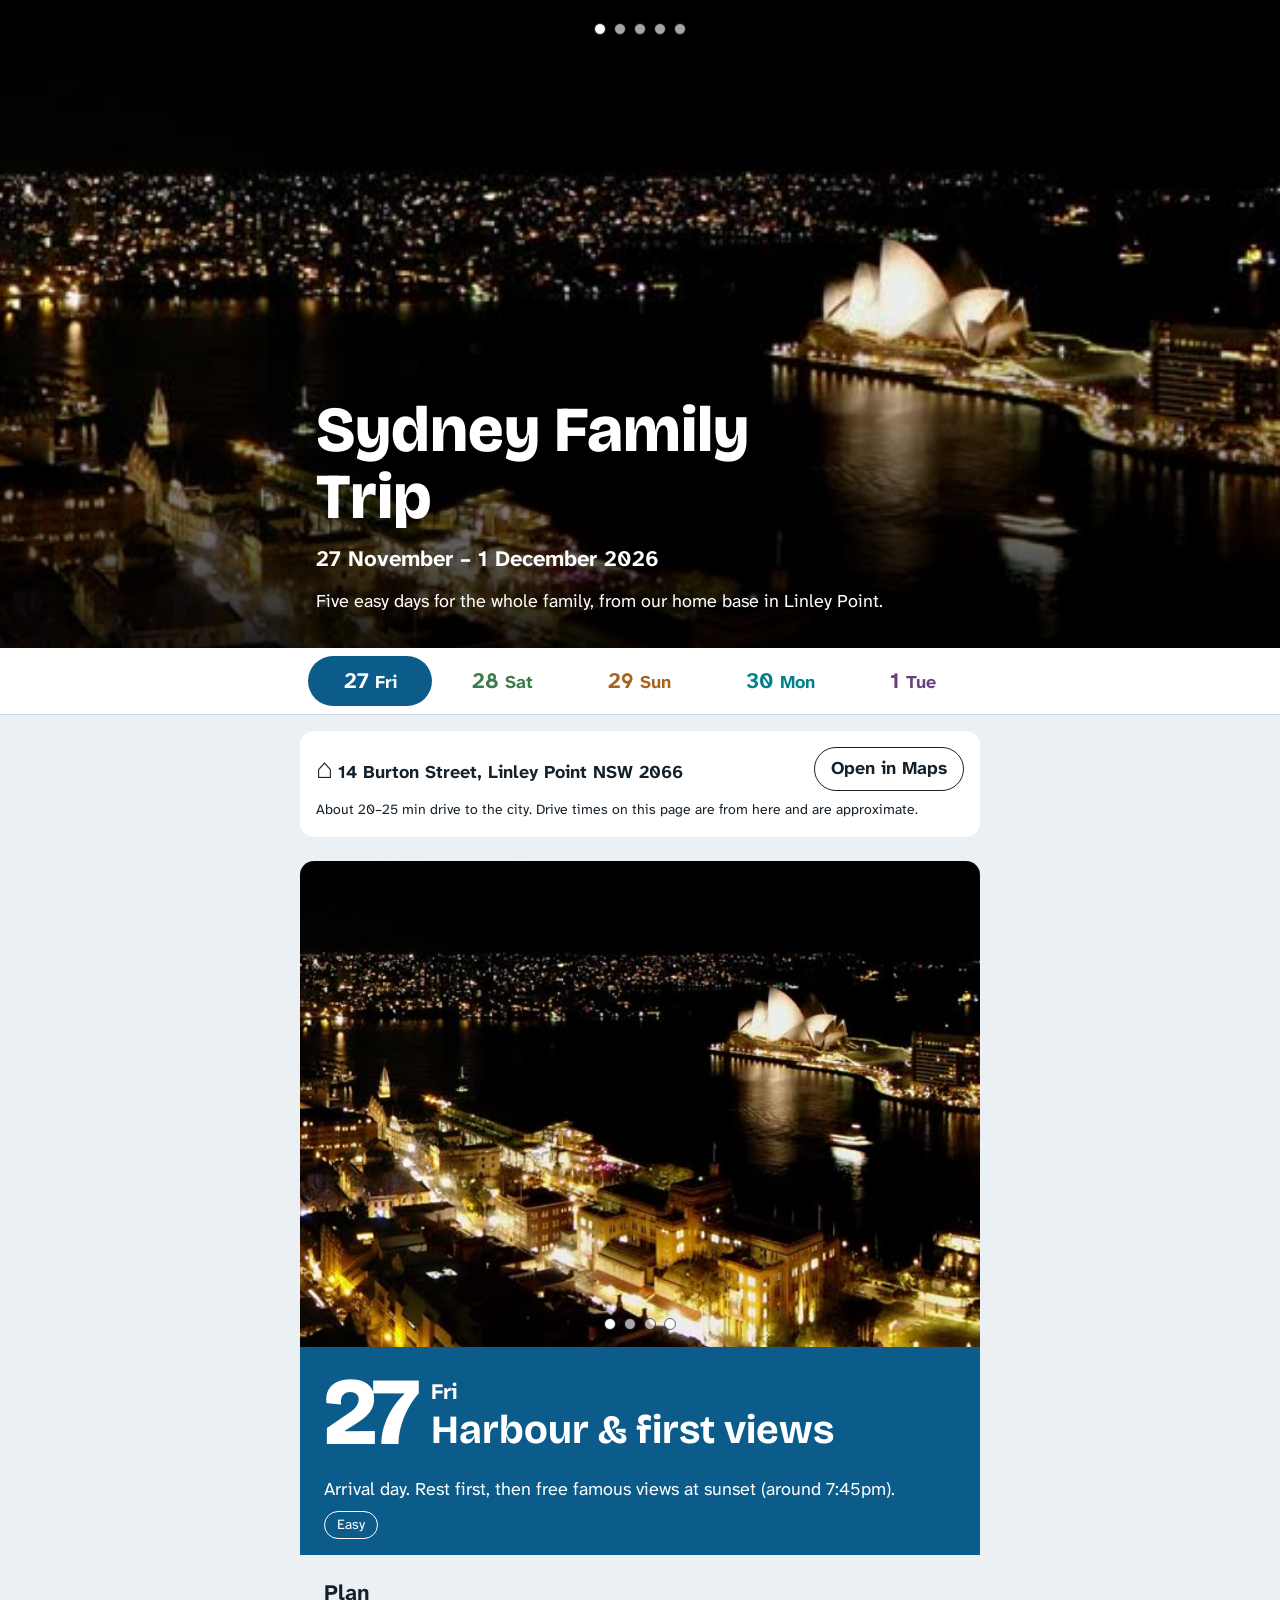
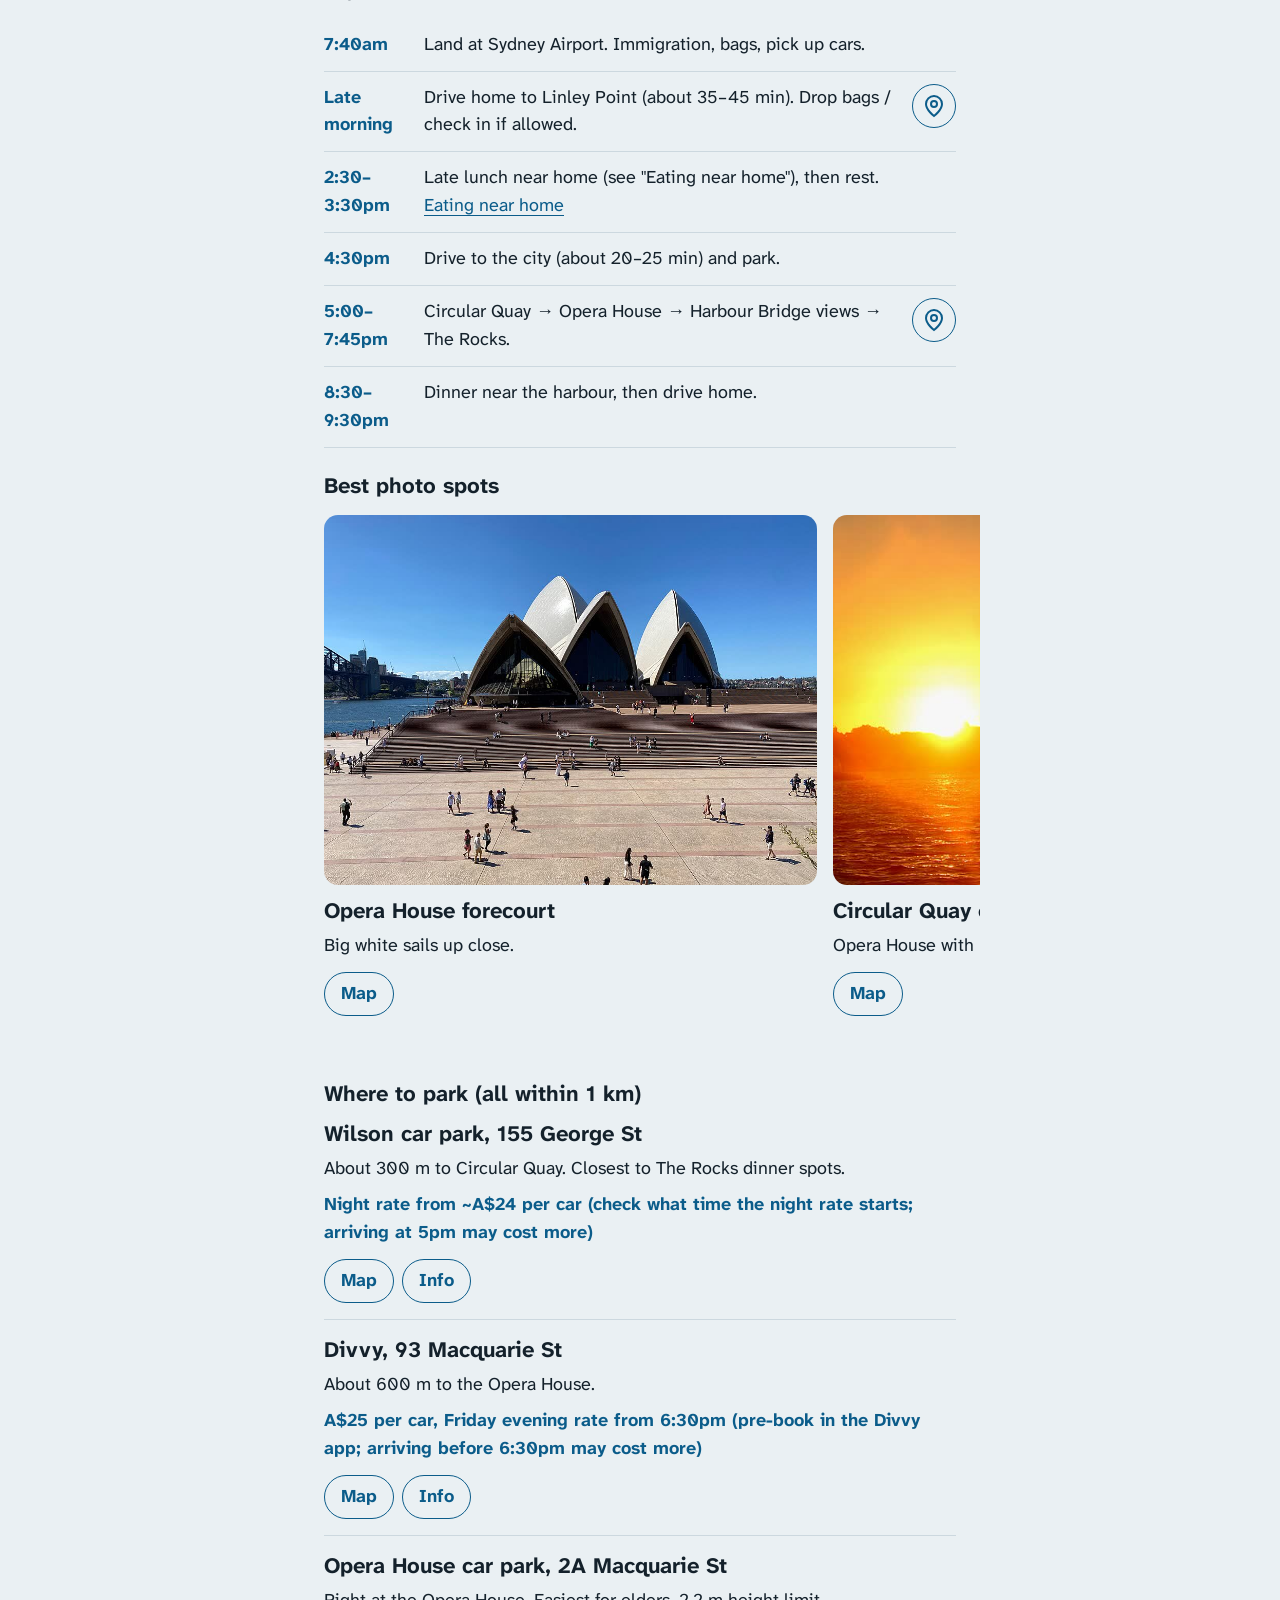
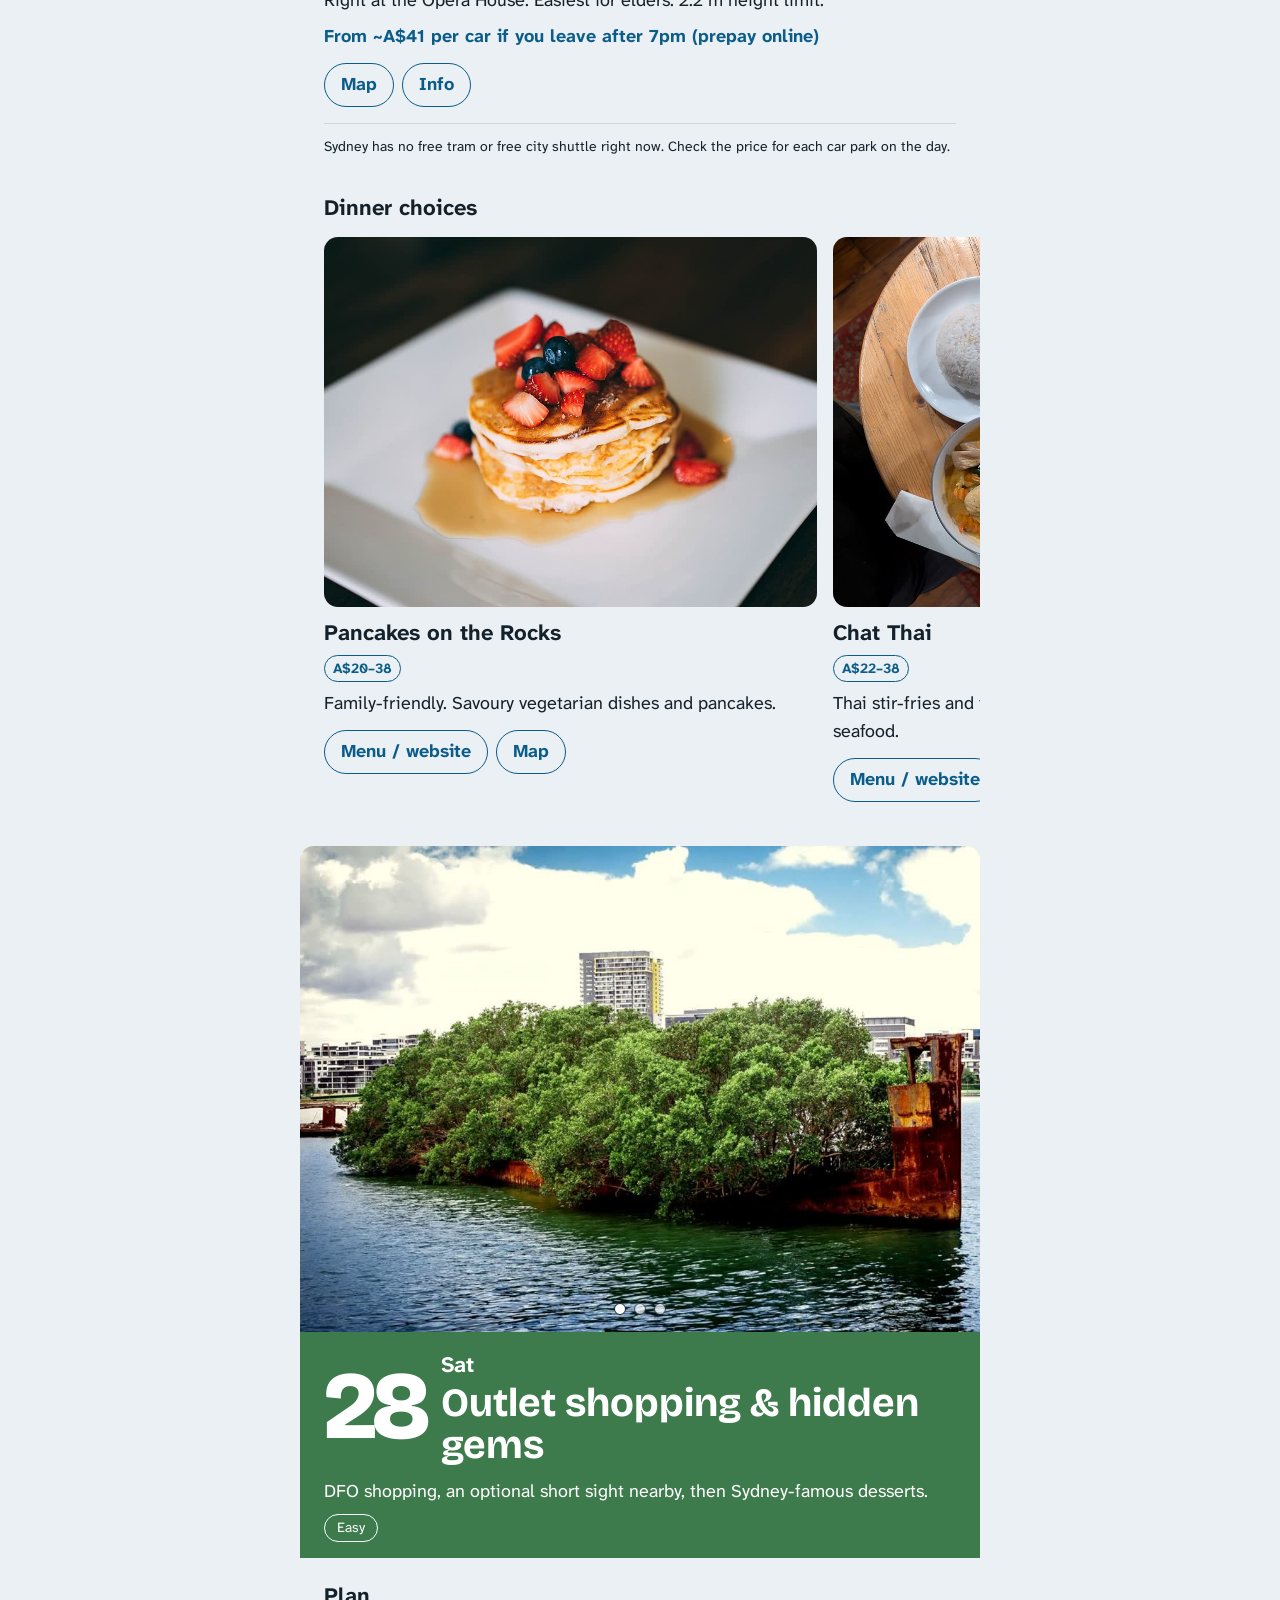
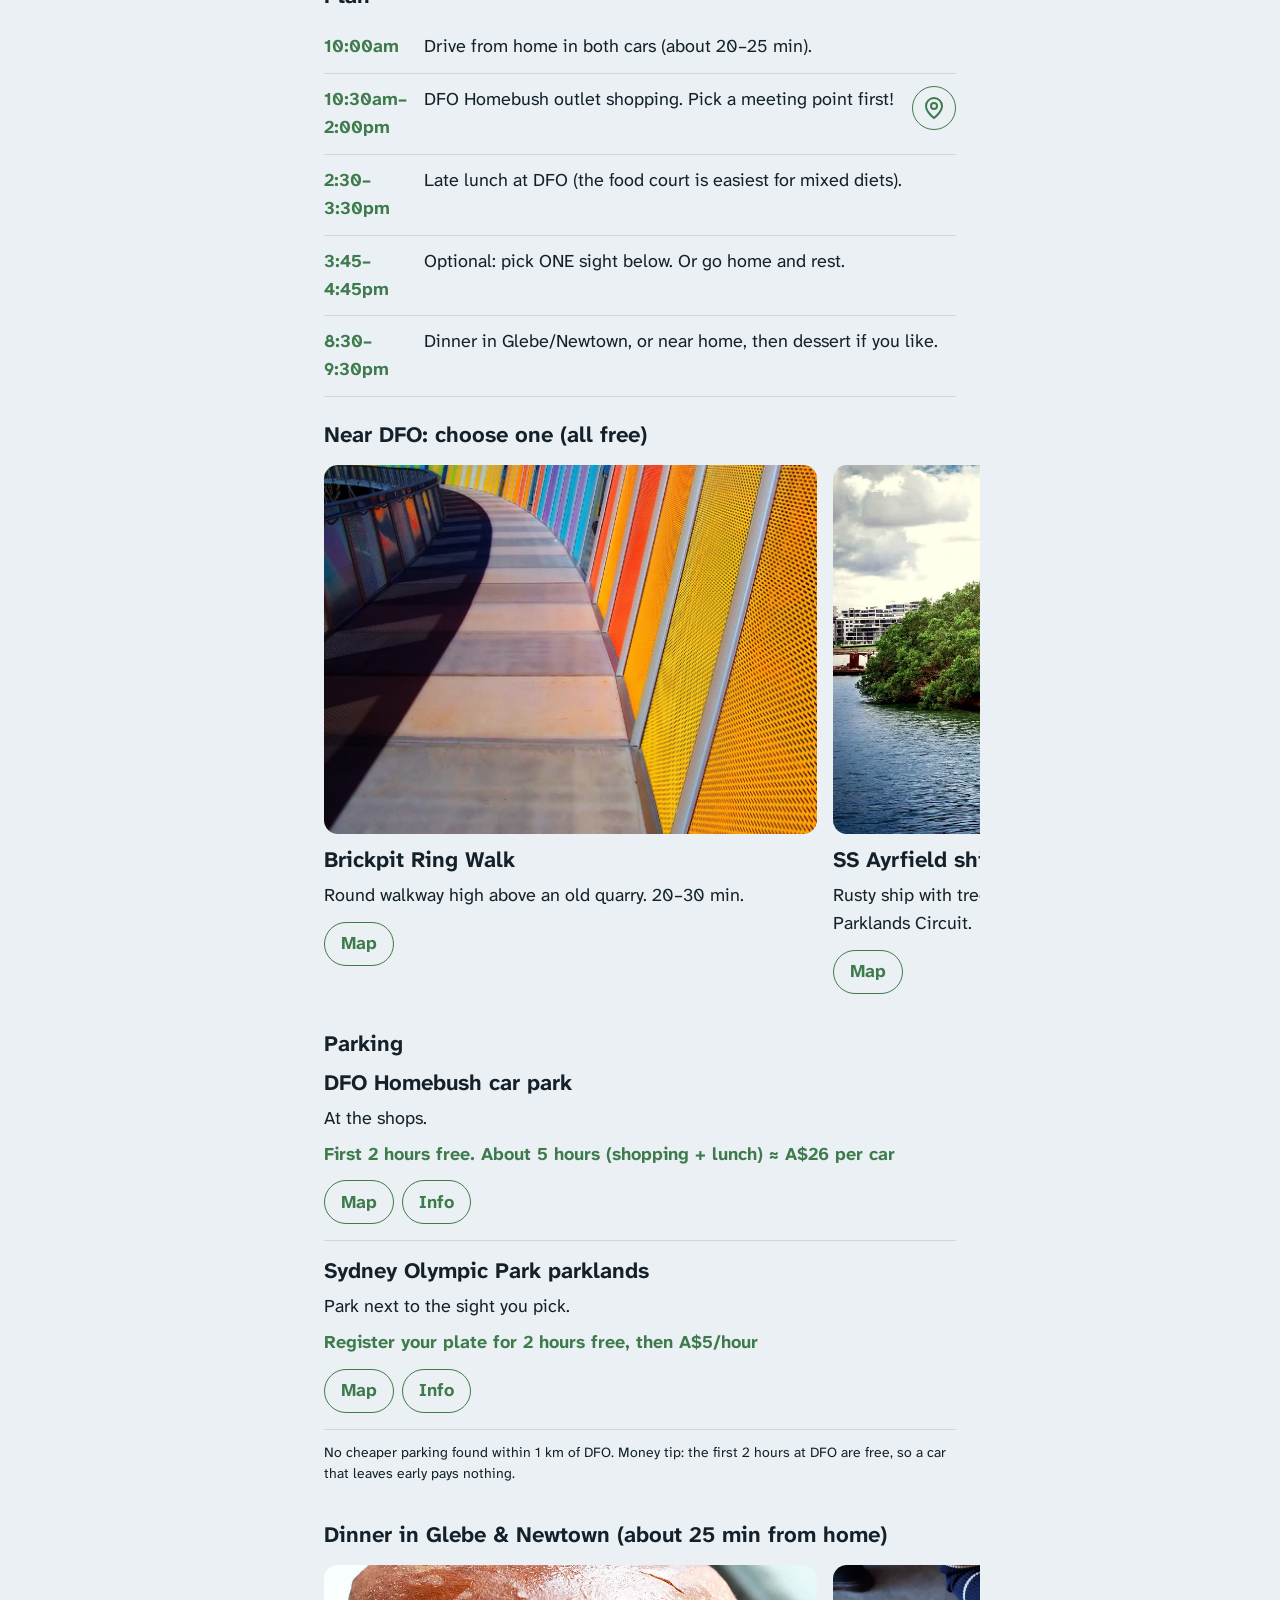
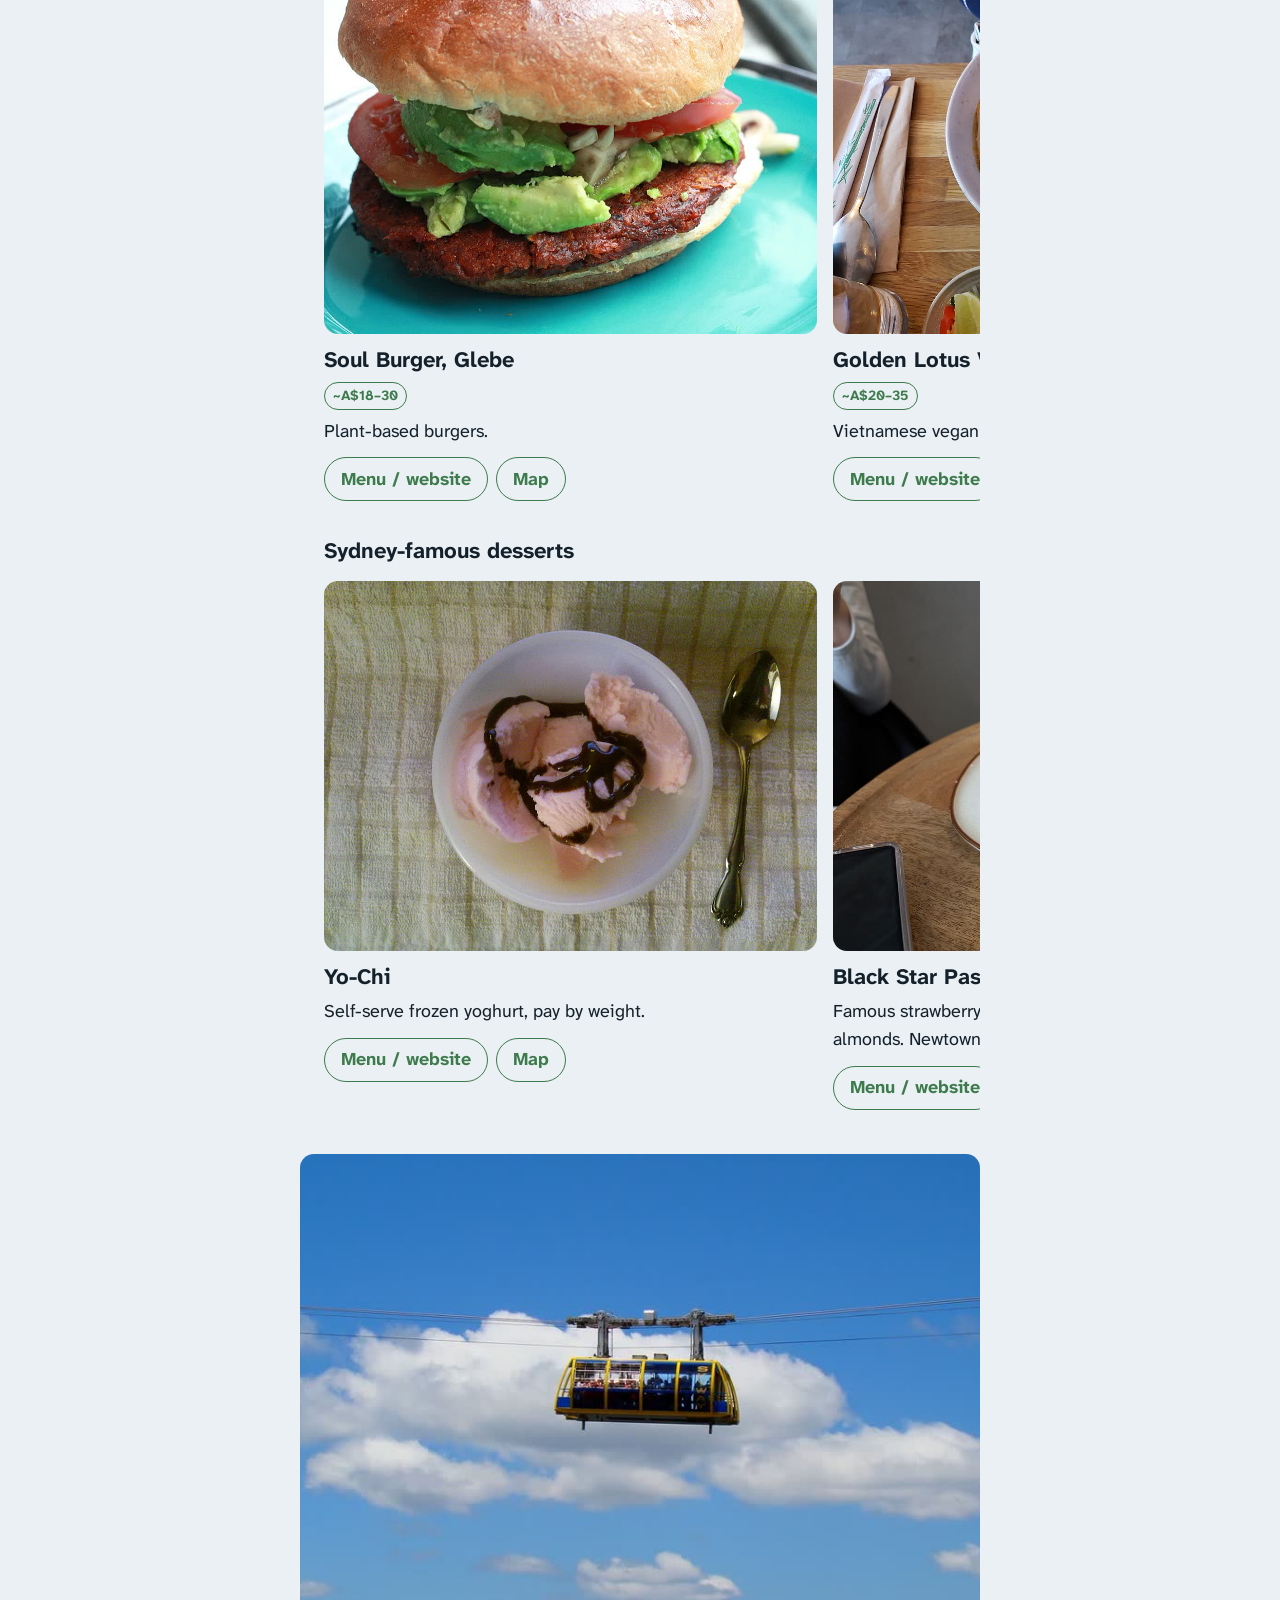
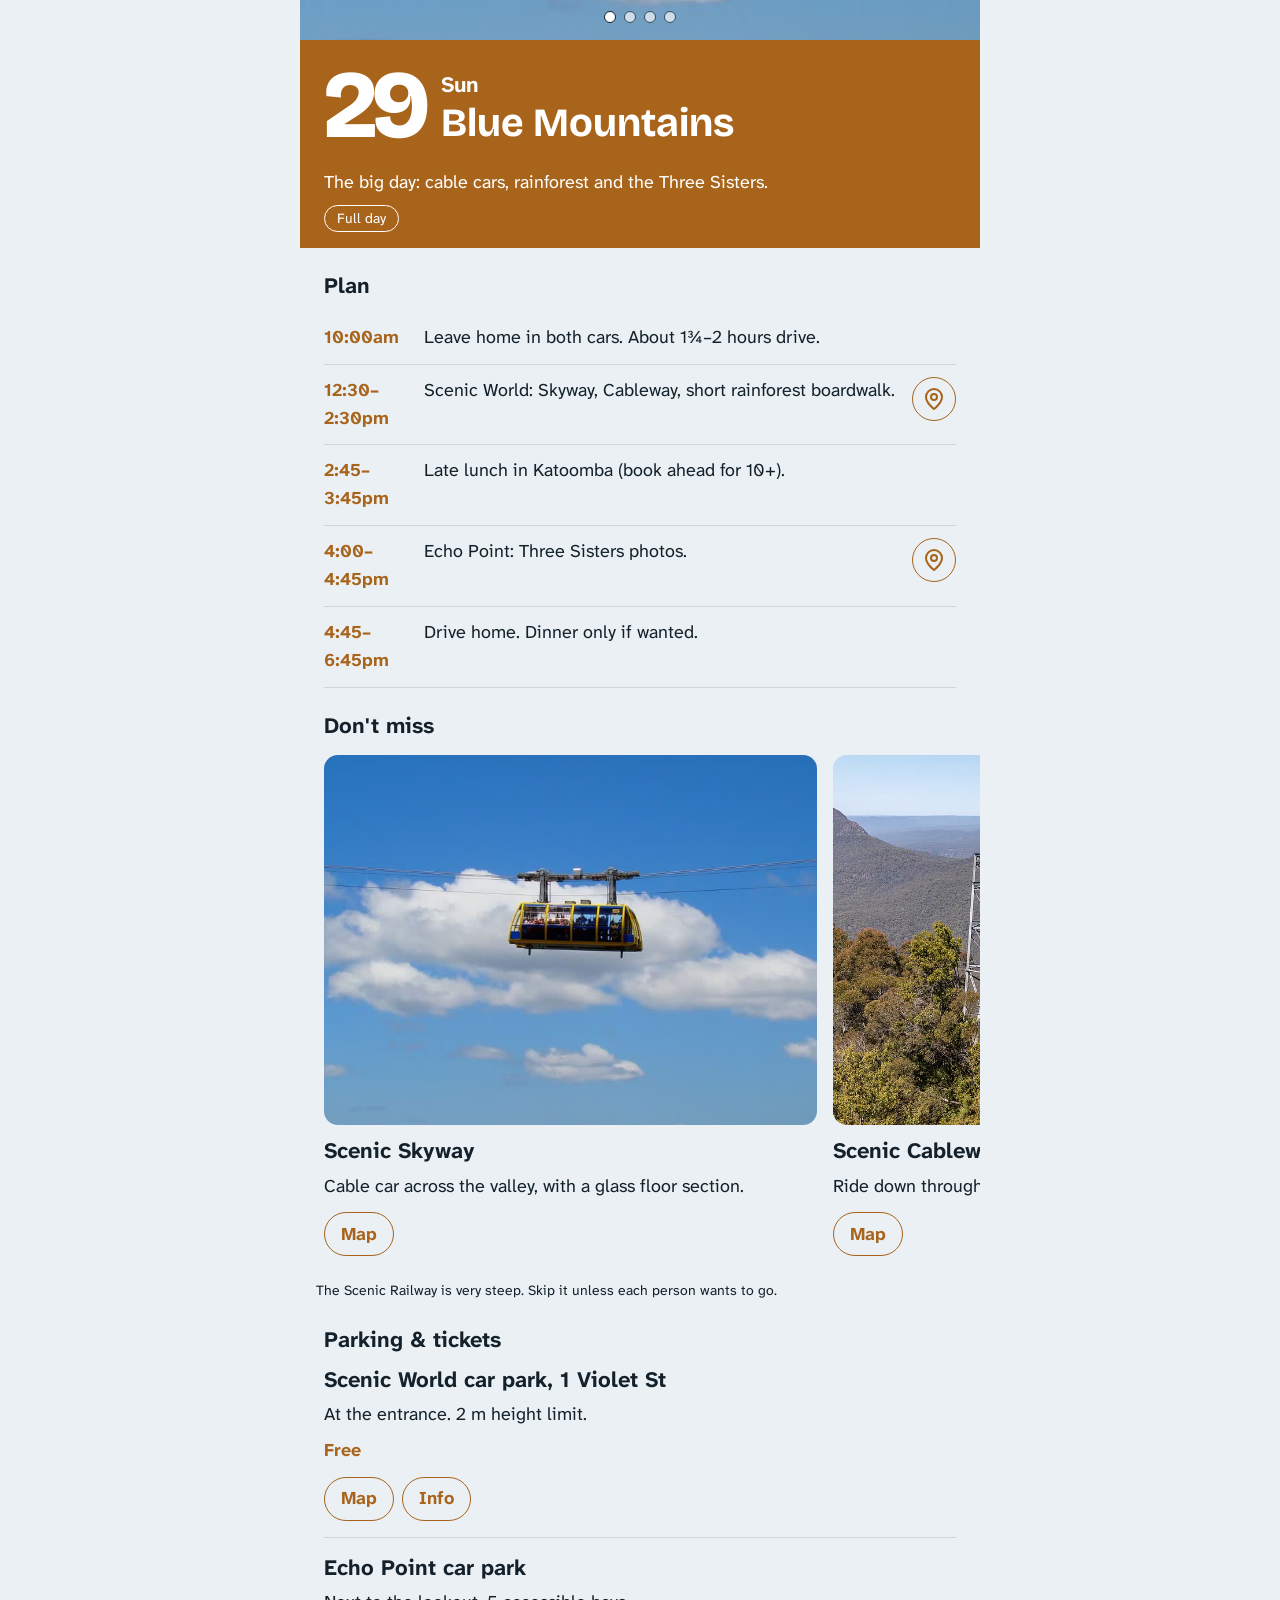
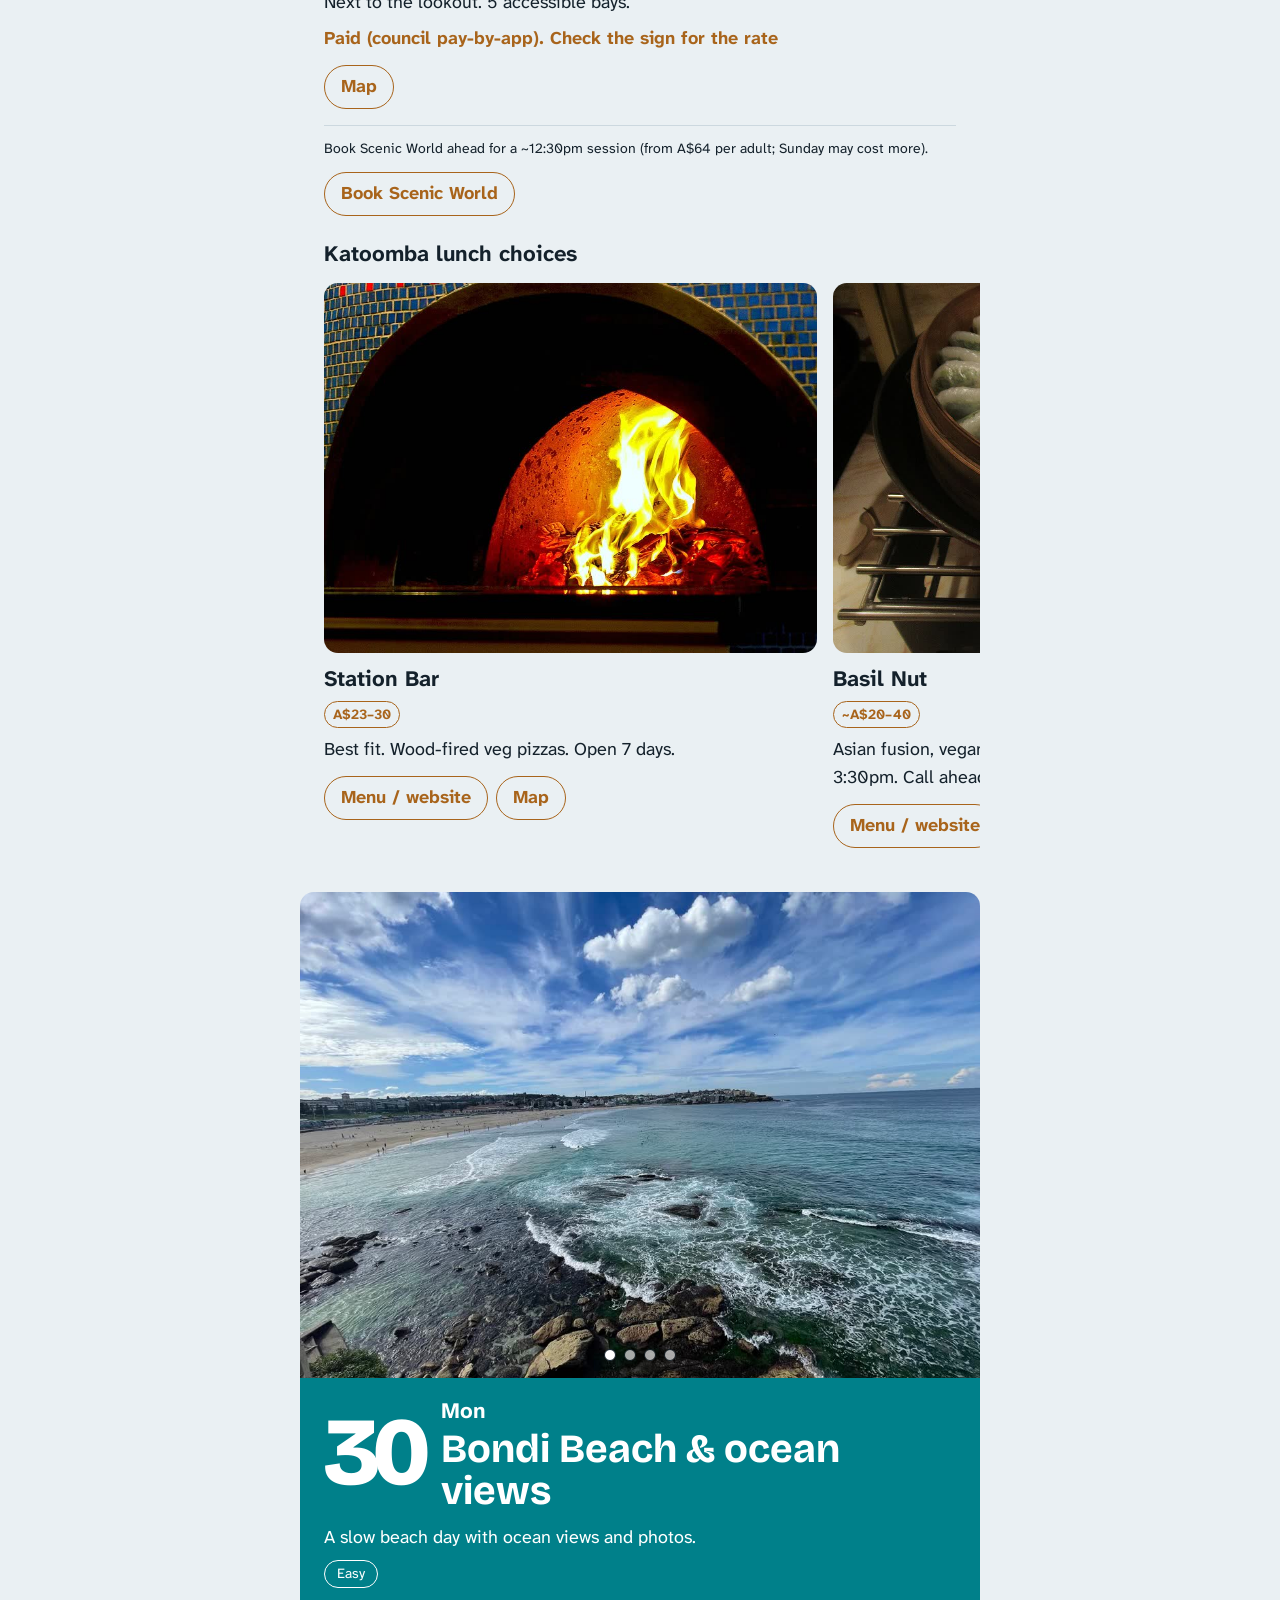
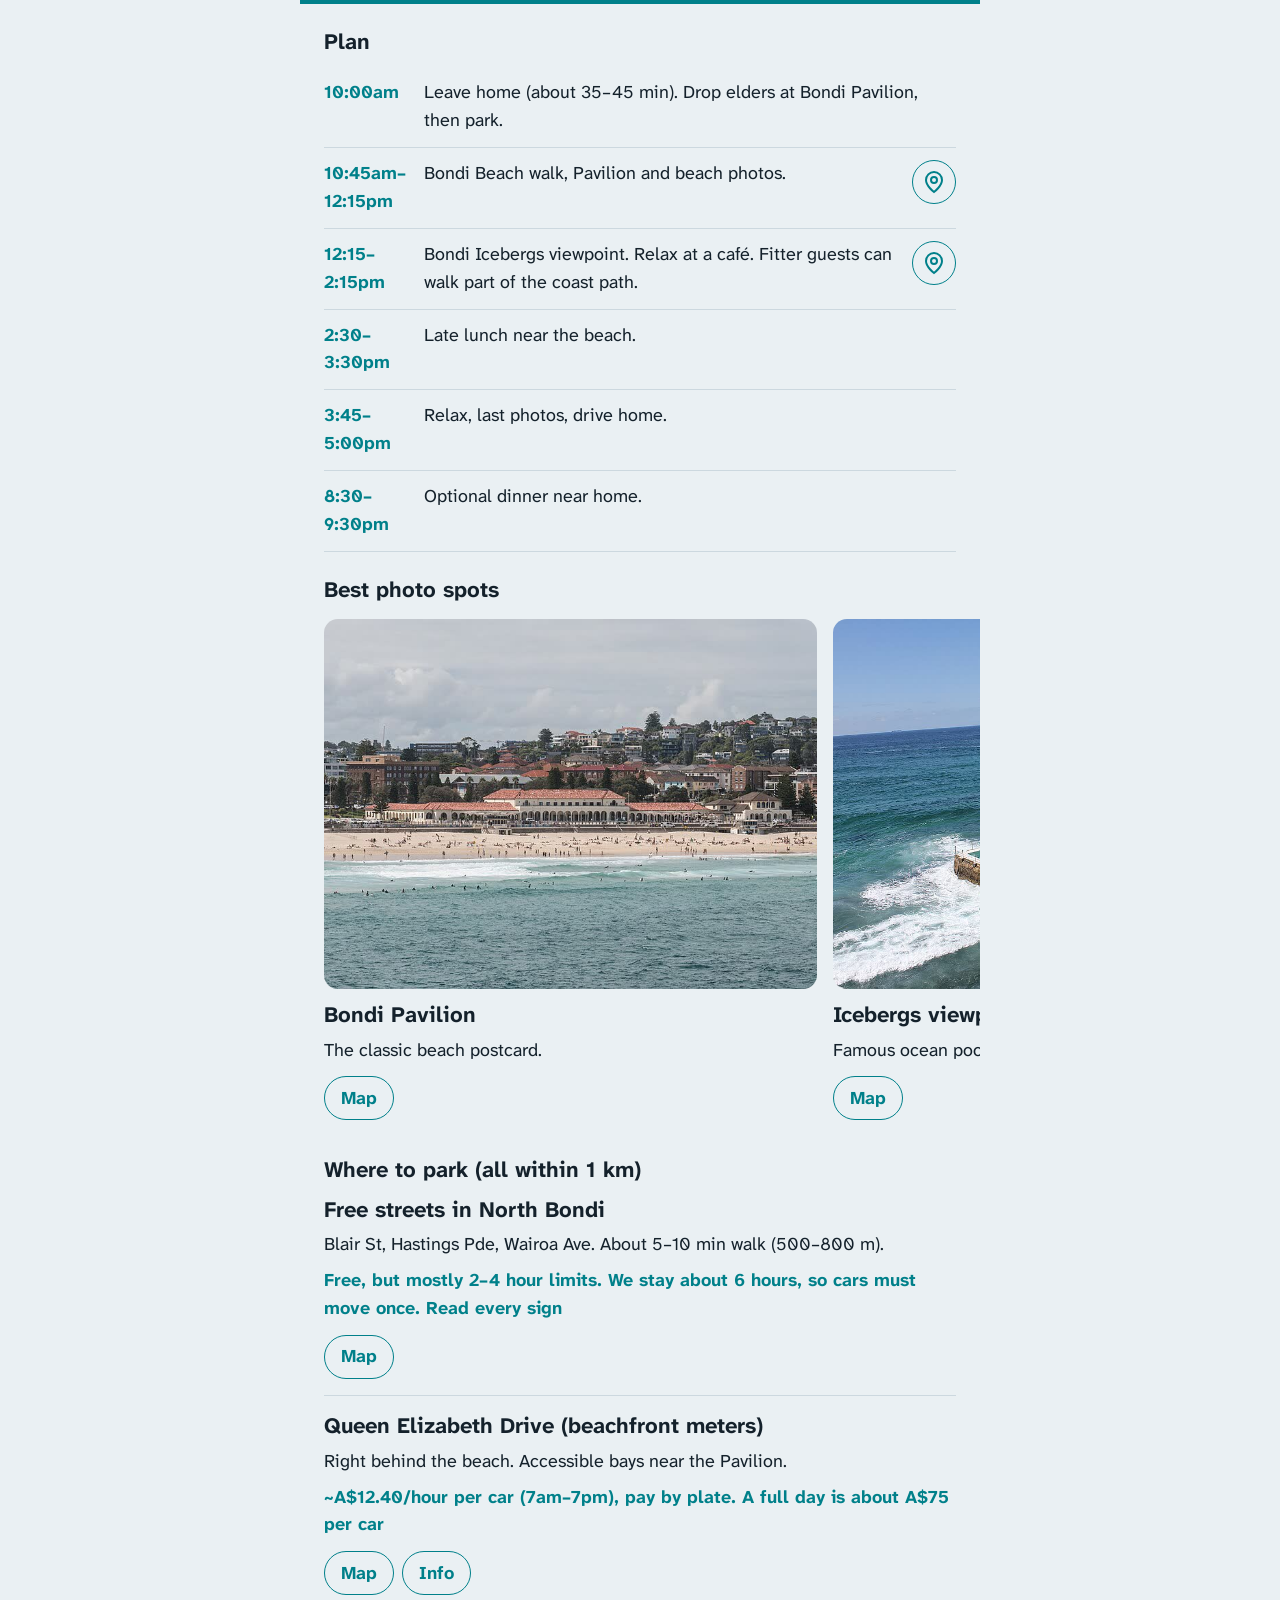
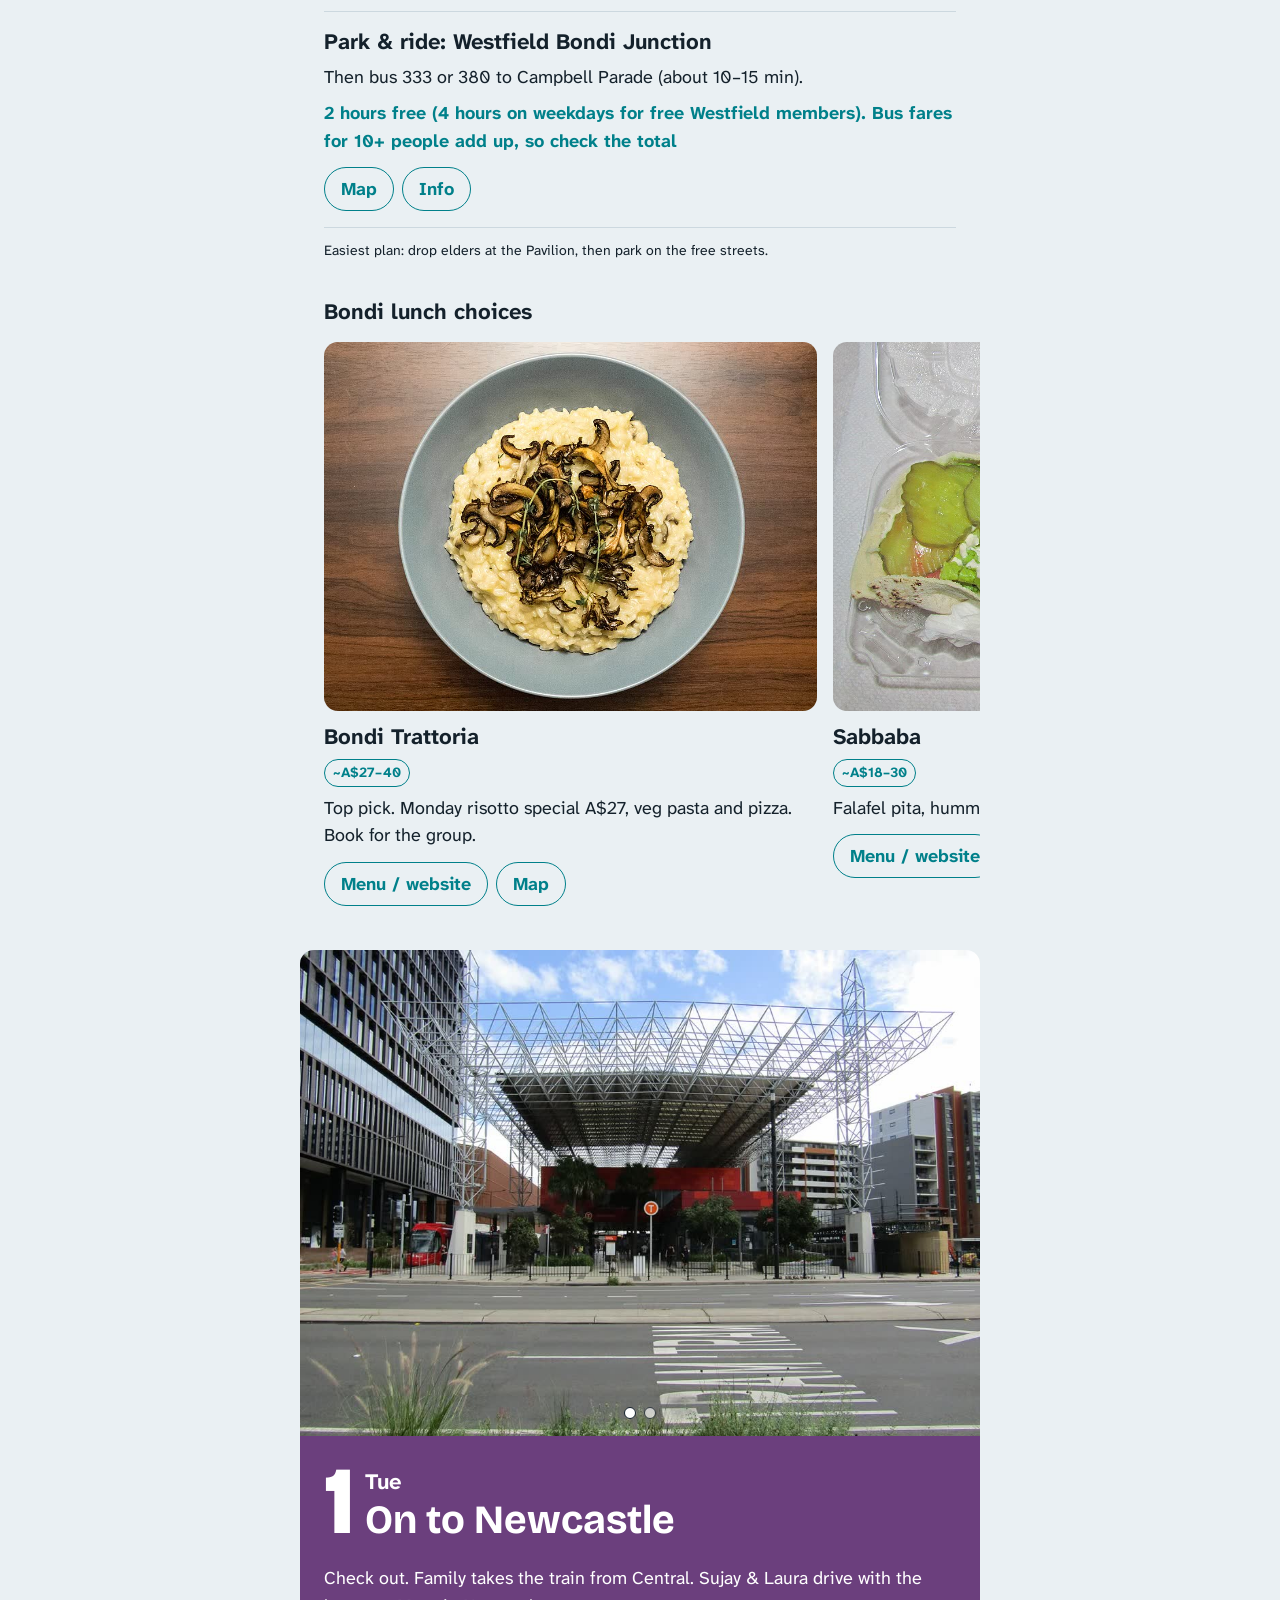
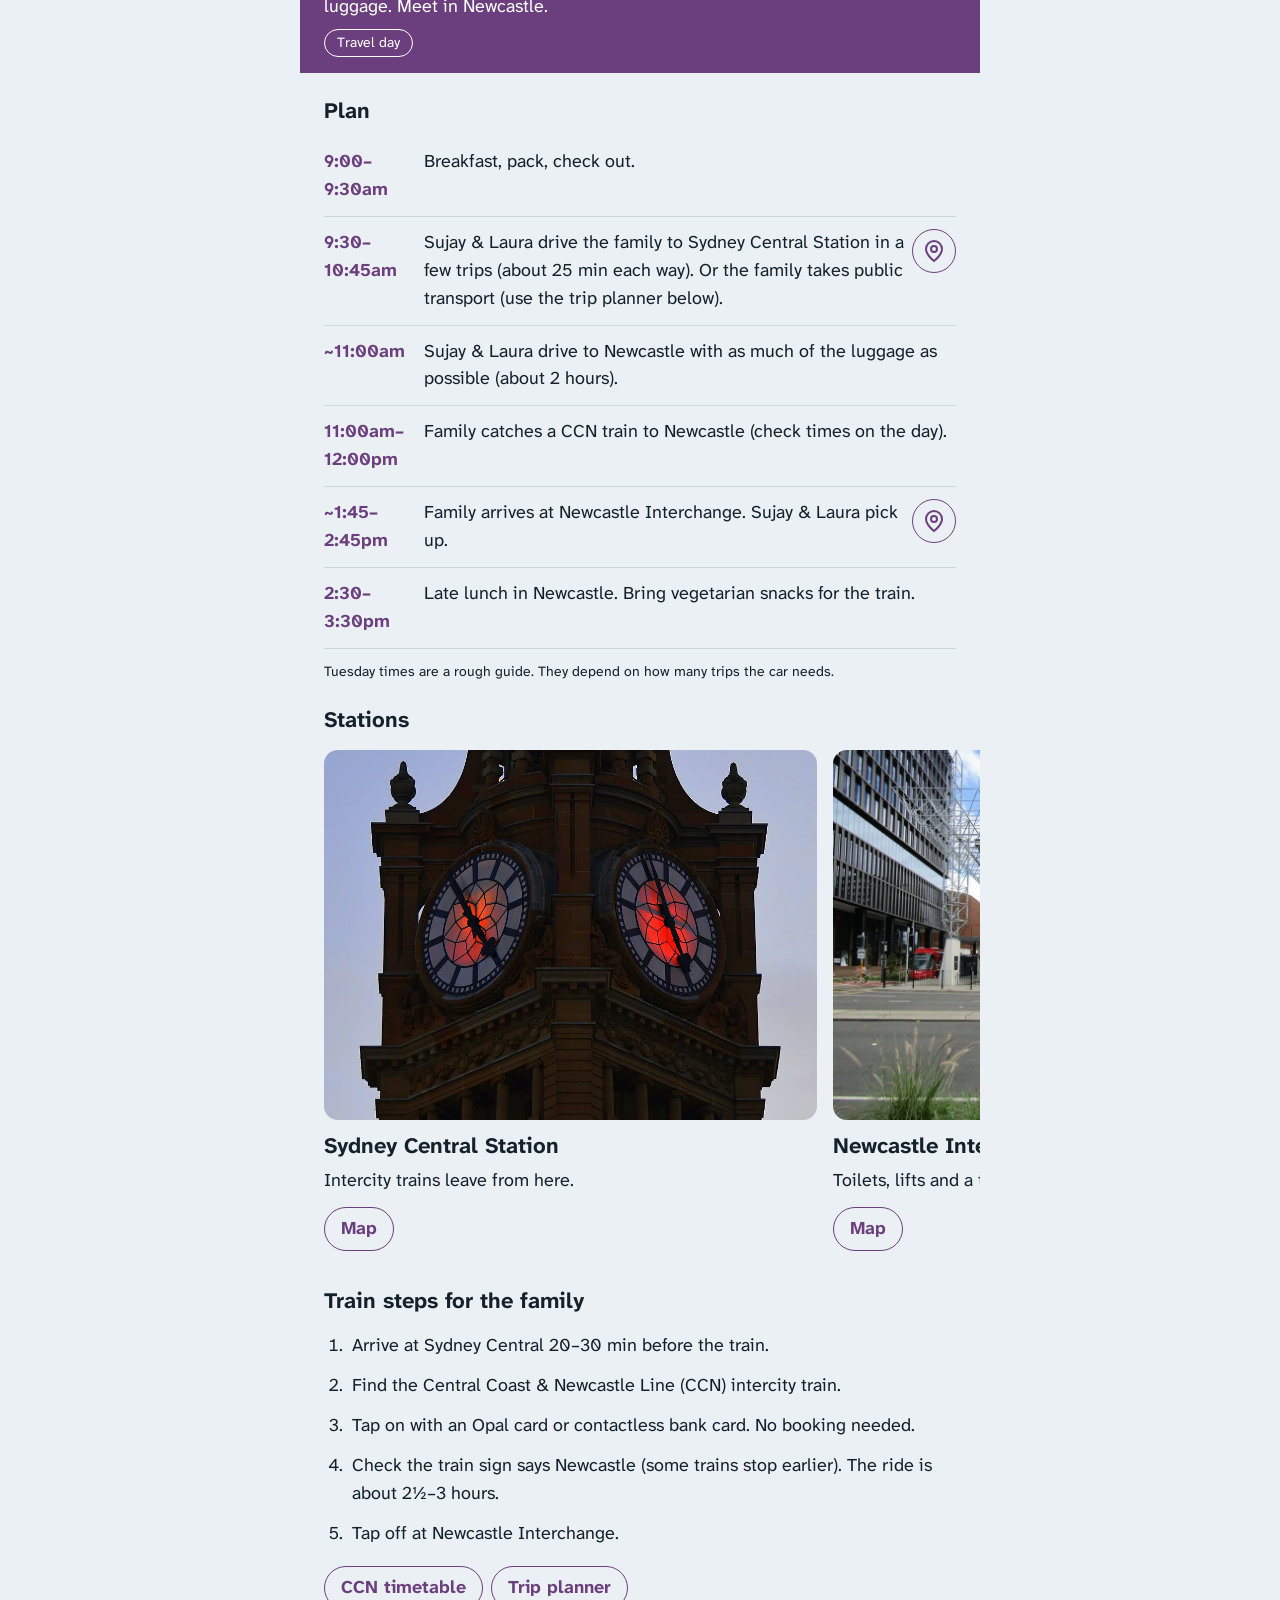
==== commit c8848bbd: "v2: parking fixes, Sunday buffer, unverified prices removed, photo swaps Co-Authored-By: Claude Opus" ====
--- a/v2/index.html
+++ b/v2/index.html
@@ -7,29 +7,29 @@
 <main id="main"><section class="home" aria-label="Where we stay"><div class="home-row"><p><span aria-hidden="true">⌂</span> <strong>14 Burton Street, Linley Point NSW 2066</strong></p><a class="button" href="https://www.google.com/maps/search/?api=1&amp;query=14+Burton+Street+Linley+Point+NSW+2066">Open in Maps</a></div><p class="note">About 20–25 min drive to the city. Drive times on this page are from here and are approximate.</p></section><section class="day day-fri has-gallery" id="fri" data-date="2026-11-27" aria-labelledby="fri-title">
     <div class="swiper gallery" aria-label="fri photos"><div class="swiper-wrapper"><div class="swiper-slide"><a class="glightbox photo" data-gallery="fri" href="img/opera.jpg" data-description="Sydney Opera House and Harbour Bridge — J woodward"><img src="img/opera.jpg" alt="Sydney Opera House and Harbour Bridge" width="1000" height="408" loading="lazy"></a></div><div class="swiper-slide"><a class="glightbox photo" data-gallery="fri" href="img/bridge.jpg" data-description="Harbour Bridge seen from the Opera House — Vakrieger"><img src="img/bridge.jpg" alt="Harbour Bridge seen from the Opera House" width="1000" height="750" loading="lazy"></a></div><div class="swiper-slide"><a class="glightbox photo" data-gallery="fri" href="img/forecourt.jpg" data-description="Opera House forecourt — -wuppertaler"><img src="img/forecourt.jpg" alt="Opera House forecourt" width="960" height="720" loading="lazy"></a></div><div class="swiper-slide"><a class="glightbox photo" data-gallery="fri" href="img/quayeast.jpg" data-description="Opera House from Circular Quay — Raaj Kishore Biswas"><img src="img/quayeast.jpg" alt="Opera House from Circular Quay" width="960" height="472" loading="lazy"></a></div></div><div class="swiper-pagination"></div></div><header class="day-band"><div class="day-heading"><span class="date-number">27</span><div><time datetime="2026-11-27">Fri</time><h2 id="fri-title">Harbour &amp; first views</h2></div></div><p>Arrival day. Rest first, then free famous views at sunset (around 7:45pm).</p><span class="pace">Easy</span></header>
     <section class="block"><h3>Plan</h3><ol class="timeline"><li><span class="schedule-time">7:40am</span><div><p>Land at Sydney Airport. Immigration, bags, pick up cars.</p></div></li><li><span class="schedule-time">Late morning</span><div><p>Drive home to Linley Point (about 35–45 min). Drop bags / check in if allowed.</p></div><a class="map-icon" href="https://www.google.com/maps/search/?api=1&amp;query=14%20Burton%20Street%20Linley%20Point%20NSW%202066" aria-label="Open in Maps: 14 Burton Street Linley Point NSW 2066"><svg viewBox="0 0 24 24" width="24" height="24" fill="none" stroke="currentColor" stroke-width="2" aria-hidden="true"><path d="M20 10c0 6-8 12-8 12S4 16 4 10a8 8 0 1 1 16 0Z"/><circle cx="12" cy="10" r="3"/></svg></a></li><li><span class="schedule-time">2:30–3:30pm</span><div><p>Late lunch near home (see &quot;Eating near home&quot;), then rest.</p><a href="#near-home">Eating near home</a></div></li><li><span class="schedule-time">4:30pm</span><div><p>Drive to the city (about 20–25 min) and park.</p></div></li><li><span class="schedule-time">5:00–7:45pm</span><div><p>Circular Quay → Opera House → Harbour Bridge views → The Rocks.</p></div><a class="map-icon" href="https://www.google.com/maps/search/?api=1&amp;query=Circular%20Quay%20Sydney" aria-label="Open in Maps: Circular Quay Sydney"><svg viewBox="0 0 24 24" width="24" height="24" fill="none" stroke="currentColor" stroke-width="2" aria-hidden="true"><path d="M20 10c0 6-8 12-8 12S4 16 4 10a8 8 0 1 1 16 0Z"/><circle cx="12" cy="10" r="3"/></svg></a></li><li><span class="schedule-time">8:30–9:30pm</span><div><p>Dinner near the harbour, then drive home.</p></div></li></ol></section>
-    <section class="block"><h3>Best photo spots</h3><div class="card-row" tabindex="0" role="region" aria-label="Best photo spots"><article class="place-card"><a class="glightbox photo" data-gallery="fri" href="img/forecourt.jpg" data-description="Opera House forecourt — -wuppertaler"><img src="img/forecourt.jpg" alt="Opera House forecourt" width="960" height="720" loading="lazy"></a><h4>Opera House forecourt</h4><p>Big white sails up close.</p><div class="actions"><a class="button" href="https://www.google.com/maps/search/?api=1&amp;query=Sydney%20Opera%20House">Map</a></div></article><article class="place-card"><a class="glightbox photo" data-gallery="fri" href="img/quayeast.jpg" data-description="Opera House from Circular Quay — Raaj Kishore Biswas"><img src="img/quayeast.jpg" alt="Opera House from Circular Quay" width="960" height="472" loading="lazy"></a><h4>Circular Quay east walk</h4><p>Opera House with harbour ferries.</p><div class="actions"><a class="button" href="https://www.google.com/maps/search/?api=1&amp;query=Circular%20Quay%20East%20Sydney">Map</a></div></article><article class="place-card"><a class="glightbox photo" data-gallery="fri" href="img/hickson.jpg" data-description="Harbour Bridge from The Rocks — Bahnfrend"><img src="img/hickson.jpg" alt="Harbour Bridge from The Rocks" width="960" height="626" loading="lazy"></a><h4>Hickson Road Reserve</h4><p>Harbour Bridge framing. Stay for twilight if everyone feels up to it.</p><div class="actions"><a class="button" href="https://www.google.com/maps/search/?api=1&amp;query=Hickson%20Road%20Reserve%20The%20Rocks">Map</a></div></article></div></section>
-    <section class="block"><h3>Where to park (all within 1 km)</h3><ul class="parking"><li><h4>Wilson Rocks car park, 155 George St</h4><p>About 300 m to Circular Quay. Closest to The Rocks dinner spots.</p><p class="parking-price">Night rate from ~A$24 per car</p><div class="actions"><a class="button" href="https://www.google.com/maps/search/?api=1&amp;query=Wilson%20Parking%20155%20George%20Street%20The%20Rocks">Map</a><a class="button" href="https://www.wilsonparking.com.au/parking-locations/new-south-wales/sydney-cbd/155-george-st-car-park/">Info</a></div></li><li><h4>Divvy, 93 Macquarie St</h4><p>About 600 m to the Opera House.</p><p class="parking-price">A$25 per car, Friday evening rate from 6:30pm (pre-book in the Divvy app; arriving before 6:30pm may cost more)</p><div class="actions"><a class="button" href="https://www.google.com/maps/search/?api=1&amp;query=93%20Macquarie%20Street%20Sydney">Map</a><a class="button" href="https://www.divvyparking.com/divvy-parking-expands-into-circular-quay-with-new-93-macquarie-street-location/">Info</a></div></li><li><h4>Opera House car park, 2A Macquarie St</h4><p>Right at the Opera House. Easiest for elders. 2.2 m height limit.</p><p class="parking-price">From ~A$41 per car if you leave after 7pm (prepay online)</p><div class="actions"><a class="button" href="https://www.google.com/maps/search/?api=1&amp;query=Sydney%20Opera%20House%20Car%20Park">Map</a><a class="button" href="https://www.wilsonparking.com.au/parking-locations/new-south-wales/sydney-cbd/sydney-opera-house-car-park-2A-macquarie-st-sydney/">Info</a></div></li></ul><p class="note">Sydney has no free tram or free city shuttle right now. Check the price for each car park on the day.</p><div class="actions"></div></section>
+    <section class="block"><h3>Best photo spots</h3><div class="card-row" tabindex="0" role="region" aria-label="Best photo spots"><article class="place-card"><a class="glightbox photo" data-gallery="fri" href="img/forecourt.jpg" data-description="Opera House forecourt — -wuppertaler"><img src="img/forecourt.jpg" alt="Opera House forecourt" width="960" height="720" loading="lazy"></a><h4>Opera House forecourt</h4><p>Big white sails up close.</p><div class="actions"><a class="button" href="https://www.google.com/maps/search/?api=1&amp;query=Sydney%20Opera%20House">Map</a></div></article><article class="place-card"><a class="glightbox photo" data-gallery="fri" href="img/quayeast.jpg" data-description="Opera House from Circular Quay — Raaj Kishore Biswas"><img src="img/quayeast.jpg" alt="Opera House from Circular Quay" width="960" height="472" loading="lazy"></a><h4>Circular Quay east walk</h4><p>Opera House with harbour ferries.</p><div class="actions"><a class="button" href="https://www.google.com/maps/search/?api=1&amp;query=Circular%20Quay%20East%20Sydney">Map</a></div></article><article class="place-card"><a class="glightbox photo" data-gallery="fri" href="img/hickson.jpg" data-description="Sydney Harbour Bridge — Bahnfrend"><img src="img/hickson.jpg" alt="Sydney Harbour Bridge" width="960" height="626" loading="lazy"></a><h4>Hickson Road Reserve</h4><p>Harbour Bridge framing. Stay for twilight if everyone feels up to it.</p><div class="actions"><a class="button" href="https://www.google.com/maps/search/?api=1&amp;query=Hickson%20Road%20Reserve%20The%20Rocks">Map</a></div></article></div></section>
+    <section class="block"><h3>Where to park (all within 1 km)</h3><ul class="parking"><li><h4>Wilson car park, 155 George St</h4><p>About 300 m to Circular Quay. Closest to The Rocks dinner spots.</p><p class="parking-price">Night rate from ~A$24 per car (check what time the night rate starts; arriving at 5pm may cost more)</p><div class="actions"><a class="button" href="https://www.google.com/maps/search/?api=1&amp;query=Wilson%20Parking%20155%20George%20Street%20The%20Rocks">Map</a><a class="button" href="https://www.wilsonparking.com.au/parking-locations/new-south-wales/sydney-cbd/155-george-st-car-park/">Info</a></div></li><li><h4>Divvy, 93 Macquarie St</h4><p>About 600 m to the Opera House.</p><p class="parking-price">A$25 per car, Friday evening rate from 6:30pm (pre-book in the Divvy app; arriving before 6:30pm may cost more)</p><div class="actions"><a class="button" href="https://www.google.com/maps/search/?api=1&amp;query=93%20Macquarie%20Street%20Sydney">Map</a><a class="button" href="https://www.divvyparking.com/divvy-parking-expands-into-circular-quay-with-new-93-macquarie-street-location/">Info</a></div></li><li><h4>Opera House car park, 2A Macquarie St</h4><p>Right at the Opera House. Easiest for elders. 2.2 m height limit.</p><p class="parking-price">From ~A$41 per car if you leave after 7pm (prepay online)</p><div class="actions"><a class="button" href="https://www.google.com/maps/search/?api=1&amp;query=Sydney%20Opera%20House%20Car%20Park">Map</a><a class="button" href="https://www.wilsonparking.com.au/parking-locations/new-south-wales/sydney-cbd/sydney-opera-house-car-park-2A-macquarie-st-sydney/">Info</a></div></li></ul><p class="note">Sydney has no free tram or free city shuttle right now. Check the price for each car park on the day.</p><div class="actions"></div></section>
     
     <section class="block"><h3>Dinner choices</h3><div class="card-row" tabindex="0" role="region" aria-label="Dinner choices"><article class="place-card"><a class="glightbox photo" data-gallery="fri" href="img/pancakes.jpg" data-description="Pancakes — Herson Rodriguez hero"><img src="img/pancakes.jpg" alt="Pancakes" width="960" height="640" loading="lazy"></a><h4>Pancakes on the Rocks</h4><span class="price-pill">A$20–38</span><p>Family-friendly. Savoury vegetarian dishes and pancakes.</p><div class="actions"><a class="button" href="https://pancakesontherocks.com.au/">Menu / website</a><a class="button" href="https://www.google.com/maps/search/?api=1&amp;query=Pancakes%20on%20the%20Rocks%20The%20Rocks%20Sydney">Map</a></div></article><article class="place-card"><a class="glightbox photo" data-gallery="fri" href="img/thaicurry.jpg" data-description="Thai curry — Andy Li"><img src="img/thaicurry.jpg" alt="Thai curry" width="960" height="724" loading="lazy"></a><h4>Chat Thai</h4><span class="price-pill">A$22–38</span><p>Thai stir-fries and tofu curries. Check every sauce has no seafood.</p><div class="actions"><a class="button" href="https://www.chatthai.com.au/">Menu / website</a><a class="button" href="https://www.google.com/maps/search/?api=1&amp;query=Chat%20Thai%20Circular%20Quay">Map</a></div></article><article class="place-card"><a class="glightbox photo" data-gallery="fri" href="img/mezze.jpg" data-description="Falafel and mezze plate — young shanahan"><img src="img/mezze.jpg" alt="Falafel and mezze plate" width="960" height="652" loading="lazy"></a><h4>Sahtein, The Rocks</h4><span class="price-pill">~A$30–50</span><p>Falafel, hummus, halloumi and mezze.</p><div class="actions"><a class="button" href="https://www.google.com/maps/search/?api=1&amp;query=Sahtein+The+Rocks+Sydney">Menu / website</a><a class="button" href="https://www.google.com/maps/search/?api=1&amp;query=Sahtein%20The%20Rocks%20Sydney">Map</a></div></article><article class="place-card"><a class="glightbox photo" data-gallery="fri" href="img/paneer.jpg" data-description="Paneer curry and naan — Shashank7200"><img src="img/paneer.jpg" alt="Paneer curry and naan" width="827" height="508" loading="lazy"></a><h4>The Spice Room</h4><span class="price-pill">A$70–80</span><p>Paneer, dal, naan. Over budget: set banquet for groups of 6+.</p><div class="actions"><a class="button" href="https://thespiceroom.com.au/contact-us/">Menu / website</a><a class="button" href="https://www.google.com/maps/search/?api=1&amp;query=The%20Spice%20Room%20Sydney">Map</a></div></article></div></section>
   </section><section class="day day-sat has-gallery" id="sat" data-date="2026-11-28" aria-labelledby="sat-title">
     <div class="swiper gallery" aria-label="sat photos"><div class="swiper-wrapper"><div class="swiper-slide"><a class="glightbox photo" data-gallery="sat" href="img/ayrfield.jpg" data-description="SS Ayrfield, the &quot;floating forest&quot; shipwreck — Yucalyptus"><img src="img/ayrfield.jpg" alt="SS Ayrfield, the &quot;floating forest&quot; shipwreck" width="1000" height="720" loading="lazy"></a></div><div class="swiper-slide"><a class="glightbox photo" data-gallery="sat" href="img/brickpit.jpg" data-description="Brickpit Ring Walk, Sydney Olympic Park — aussiegall from sydney, Australia"><img src="img/brickpit.jpg" alt="Brickpit Ring Walk, Sydney Olympic Park" width="1000" height="836" loading="lazy"></a></div><div class="swiper-slide"><a class="glightbox photo" data-gallery="sat" href="img/bicentennial.jpg" data-description="Bicentennial Park lake — Felix Shannon"><img src="img/bicentennial.jpg" alt="Bicentennial Park lake" width="960" height="252" loading="lazy"></a></div></div><div class="swiper-pagination"></div></div><header class="day-band"><div class="day-heading"><span class="date-number">28</span><div><time datetime="2026-11-28">Sat</time><h2 id="sat-title">Outlet shopping &amp; hidden gems</h2></div></div><p>DFO shopping, an optional short sight nearby, then Sydney-famous desserts.</p><span class="pace">Easy</span></header>
     <section class="block"><h3>Plan</h3><ol class="timeline"><li><span class="schedule-time">10:00am</span><div><p>Drive from home in both cars (about 20–25 min).</p></div></li><li><span class="schedule-time">10:30am–2:00pm</span><div><p>DFO Homebush outlet shopping. Pick a meeting point first!</p></div><a class="map-icon" href="https://www.google.com/maps/search/?api=1&amp;query=DFO%20Homebush" aria-label="Open in Maps: DFO Homebush"><svg viewBox="0 0 24 24" width="24" height="24" fill="none" stroke="currentColor" stroke-width="2" aria-hidden="true"><path d="M20 10c0 6-8 12-8 12S4 16 4 10a8 8 0 1 1 16 0Z"/><circle cx="12" cy="10" r="3"/></svg></a></li><li><span class="schedule-time">2:30–3:30pm</span><div><p>Late lunch at DFO (the food court is easiest for mixed diets).</p></div></li><li><span class="schedule-time">3:45–4:45pm</span><div><p>Optional: pick ONE sight below. Or go home and rest.</p></div></li><li><span class="schedule-time">8:30–9:30pm</span><div><p>Dinner in Glebe/Newtown, or near home, then dessert if you like.</p></div></li></ol></section>
     <section class="block"><h3>Near DFO: choose one (all free)</h3><div class="card-row" tabindex="0" role="region" aria-label="Near DFO: choose one (all free)"><article class="place-card"><a class="glightbox photo" data-gallery="sat" href="img/brickpit.jpg" data-description="Brickpit Ring Walk, Sydney Olympic Park — aussiegall from sydney, Australia"><img src="img/brickpit.jpg" alt="Brickpit Ring Walk, Sydney Olympic Park" width="1000" height="836" loading="lazy"></a><h4>Brickpit Ring Walk</h4><p>Round walkway high above an old quarry. 20–30 min.</p><div class="actions"><a class="button" href="https://www.google.com/maps/search/?api=1&amp;query=Brickpit%20Ring%20Walk%20Sydney%20Olympic%20Park">Map</a></div></article><article class="place-card"><a class="glightbox photo" data-gallery="sat" href="img/ayrfield.jpg" data-description="SS Ayrfield, the &quot;floating forest&quot; shipwreck — Yucalyptus"><img src="img/ayrfield.jpg" alt="SS Ayrfield, the &quot;floating forest&quot; shipwreck" width="1000" height="720" loading="lazy"></a><h4>SS Ayrfield shipwreck</h4><p>Rusty ship with trees growing out of it. 20–40 min. View from Parklands Circuit.</p><div class="actions"><a class="button" href="https://www.google.com/maps/search/?api=1&amp;query=SS%20Ayrfield%20Homebush%20Bay">Map</a></div></article><article class="place-card"><a class="glightbox photo" data-gallery="sat" href="img/bicentennial.jpg" data-description="Bicentennial Park lake — Felix Shannon"><img src="img/bicentennial.jpg" alt="Bicentennial Park lake" width="960" height="252" loading="lazy"></a><h4>Bicentennial Park</h4><p>Wetlands, mangrove boardwalk, tower views. 30–60 min. Easiest stroll.</p><div class="actions"><a class="button" href="https://www.google.com/maps/search/?api=1&amp;query=Bicentennial%20Park%20Sydney%20Olympic%20Park">Map</a></div></article></div></section>
-    <section class="block"><h3>Parking</h3><ul class="parking"><li><h4>DFO Homebush car park</h4><p>At the shops.</p><p class="parking-price">First 2 hours free. About 5 hours (shopping + lunch) ≈ A$26 per car</p><div class="actions"><a class="button" href="https://www.google.com/maps/search/?api=1&amp;query=DFO%20Homebush">Map</a><a class="button" href="https://www.homebush.dfo.com.au/directions/parking-at-homebush">Info</a></div></li><li><h4>Sydney Olympic Park parklands</h4><p>Park next to the sight you pick.</p><p class="parking-price">Register your plate for 2 hours free, then A$5/hour</p><div class="actions"><a class="button" href="https://www.google.com/maps/search/?api=1&amp;query=Brickpit%20Ring%20Walk%20car%20park%20Marjorie%20Jackson%20Parkway">Map</a><a class="button" href="https://www.sydneyolympicpark.nsw.gov.au/parking">Info</a></div></li></ul><div class="actions"></div></section>
+    <section class="block"><h3>Parking</h3><ul class="parking"><li><h4>DFO Homebush car park</h4><p>At the shops.</p><p class="parking-price">First 2 hours free. About 5 hours (shopping + lunch) ≈ A$26 per car</p><div class="actions"><a class="button" href="https://www.google.com/maps/search/?api=1&amp;query=DFO%20Homebush">Map</a><a class="button" href="https://www.homebush.dfo.com.au/directions/parking-at-homebush">Info</a></div></li><li><h4>Sydney Olympic Park parklands</h4><p>Park next to the sight you pick.</p><p class="parking-price">Register your plate for 2 hours free, then A$5/hour</p><div class="actions"><a class="button" href="https://www.google.com/maps/search/?api=1&amp;query=Brickpit%20Ring%20Walk%20car%20park%20Marjorie%20Jackson%20Parkway">Map</a><a class="button" href="https://www.sydneyolympicpark.nsw.gov.au/parking">Info</a></div></li></ul><p class="note">No cheaper parking found within 1 km of DFO. Money tip: the first 2 hours at DFO are free, so a car that leaves early pays nothing.</p><div class="actions"></div></section>
     
     <section class="block"><h3>Dinner in Glebe &amp; Newtown (about 25 min from home)</h3><div class="card-row" tabindex="0" role="region" aria-label="Dinner in Glebe &amp; Newtown (about 25 min from home)"><article class="place-card"><a class="glightbox photo" data-gallery="sat" href="img/vegburger.jpg" data-description="Plant-based burger — Jennifer from Vancouver, Canada"><img src="img/vegburger.jpg" alt="Plant-based burger" width="960" height="660" loading="lazy"></a><h4>Soul Burger, Glebe</h4><span class="price-pill">~A$18–30</span><p>Plant-based burgers.</p><div class="actions"><a class="button" href="https://www.soulburger.com.au/glebe">Menu / website</a><a class="button" href="https://www.google.com/maps/search/?api=1&amp;query=Soul%20Burger%20Glebe">Map</a></div></article><article class="place-card"><a class="glightbox photo" data-gallery="sat" href="img/vnnoodle.jpg" data-description="Tofu noodle bowl — Andy Li"><img src="img/vnnoodle.jpg" alt="Tofu noodle bowl" width="960" height="720" loading="lazy"></a><h4>Golden Lotus Vegan, Newtown</h4><span class="price-pill">~A$20–35</span><p>Vietnamese vegan noodles and rice.</p><div class="actions"><a class="button" href="https://www.goldenlotus-vegan.com/">Menu / website</a><a class="button" href="https://www.google.com/maps/search/?api=1&amp;query=Golden%20Lotus%20Vegan%20Newtown">Map</a></div></article><article class="place-card"><a class="glightbox photo" data-gallery="sat" href="img/pizza.jpg" data-description="Vegetarian pizza — Petar Milošević"><img src="img/pizza.jpg" alt="Vegetarian pizza" width="960" height="762" loading="lazy"></a><h4>Gigi Pizzeria, Newtown</h4><span class="price-pill">~A$25–40</span><p>Plant-based wood-fired pizza.</p><div class="actions"><a class="button" href="https://www.broadsheet.com.au/sydney/restaurants/gigi-pizzeria">Menu / website</a><a class="button" href="https://www.google.com/maps/search/?api=1&amp;query=Gigi%20Pizzeria%20Newtown">Map</a></div></article><article class="place-card"><a class="glightbox photo" data-gallery="sat" href="img/focaccia.jpg" data-description="Focaccia sandwich — Biswarup Ganguly"><img src="img/focaccia.jpg" alt="Focaccia sandwich" width="960" height="638" loading="lazy"></a><h4>don Fred, Newtown</h4><span class="price-pill">~A$20–35</span><p>Vegan Italian focaccia. Check 9pm closing.</p><div class="actions"><a class="button" href="https://www.donfred.com.au/">Menu / website</a><a class="button" href="https://www.google.com/maps/search/?api=1&amp;query=don%20Fred%20Newtown">Map</a></div></article></div></section><section class="block"><h3>Sydney-famous desserts</h3><div class="card-row" tabindex="0" role="region" aria-label="Sydney-famous desserts"><article class="place-card"><a class="glightbox photo" data-gallery="sat" href="img/froyo.jpg" data-description="Frozen yoghurt — JacquesDemien"><img src="img/froyo.jpg" alt="Frozen yoghurt" width="960" height="720" loading="lazy"></a><h4>Yo-Chi</h4><p>Self-serve frozen yoghurt, pay by weight.</p><div class="actions"><a class="button" href="https://yochi.com.au/yochi-venues/">Menu / website</a><a class="button" href="https://www.google.com/maps/search/?api=1&amp;query=Yo-Chi%20Newtown">Map</a></div></article><article class="place-card"><a class="glightbox photo" data-gallery="sat" href="img/bscake.jpg" data-description="Strawberry cream cake — Andy Li"><img src="img/bscake.jpg" alt="Strawberry cream cake" width="960" height="724" loading="lazy"></a><h4>Black Star Pastry</h4><p>Famous strawberry-watermelon cake (~A$13). Contains almonds. Newtown, open till 10pm Sat.</p><div class="actions"><a class="button" href="https://blackstarpastry.com/pages/locations">Menu / website</a><a class="button" href="https://www.google.com/maps/search/?api=1&amp;query=Black%20Star%20Pastry%20Newtown">Map</a></div></article><article class="place-card"><a class="glightbox photo" data-gallery="sat" href="img/gelato.jpg" data-description="Gelato — Hwei Shan Lo"><img src="img/gelato.jpg" alt="Gelato" width="960" height="720" loading="lazy"></a><h4>Gelato Messina</h4><p>Creative gelato. 258 King St, Newtown.</p><div class="actions"><a class="button" href="https://gelatomessina.com/pages/stores">Menu / website</a><a class="button" href="https://www.google.com/maps/search/?api=1&amp;query=Gelato%20Messina%20Newtown">Map</a></div></article><article class="place-card"><a class="glightbox photo" data-gallery="sat" href="img/dondurma.jpg" data-description="Turkish ice cream — travel oriented"><img src="img/dondurma.jpg" alt="Turkish ice cream" width="960" height="642" loading="lazy"></a><h4>Hakiki</h4><p>Turkish ice cream and baklava. Enmore Rd, Newtown.</p><div class="actions"><a class="button" href="https://www.google.com/maps/search/?api=1&amp;query=Hakiki+Newtown">Menu / website</a><a class="button" href="https://www.google.com/maps/search/?api=1&amp;query=Hakiki%20Newtown">Map</a></div></article></div></section>
   </section><section class="day day-sun has-gallery" id="sun" data-date="2026-11-29" aria-labelledby="sun-title">
     <div class="swiper gallery" aria-label="sun photos"><div class="swiper-wrapper"><div class="swiper-slide"><a class="glightbox photo" data-gallery="sun" href="img/skyway.jpg" data-description="Scenic Skyway over the Jamison Valley — Bjørn Christian Tørrissen"><img src="img/skyway.jpg" alt="Scenic Skyway over the Jamison Valley" width="1000" height="548" loading="lazy"></a></div><div class="swiper-slide"><a class="glightbox photo" data-gallery="sun" href="img/sisters.jpg" data-description="The Three Sisters from Echo Point — Unyxium"><img src="img/sisters.jpg" alt="The Three Sisters from Echo Point" width="1000" height="666" loading="lazy"></a></div><div class="swiper-slide"><a class="glightbox photo" data-gallery="sun" href="img/cableway.jpg" data-description="Scenic Cableway — Dietmar Rabich"><img src="img/cableway.jpg" alt="Scenic Cableway" width="960" height="640" loading="lazy"></a></div><div class="swiper-slide"><a class="glightbox photo" data-gallery="sun" href="img/echopoint.jpg" data-description="Three Sisters from Echo Point — -jkb-"><img src="img/echopoint.jpg" alt="Three Sisters from Echo Point" width="960" height="720" loading="lazy"></a></div></div><div class="swiper-pagination"></div></div><header class="day-band"><div class="day-heading"><span class="date-number">29</span><div><time datetime="2026-11-29">Sun</time><h2 id="sun-title">Blue Mountains</h2></div></div><p>The big day: cable cars, rainforest and the Three Sisters.</p><span class="pace">Full day</span></header>
-    <section class="block"><h3>Plan</h3><ol class="timeline"><li><span class="schedule-time">10:00am</span><div><p>Leave home in both cars. About 1¾–2 hours drive.</p></div></li><li><span class="schedule-time">12:00–2:15pm</span><div><p>Scenic World: Skyway, Cableway, short rainforest boardwalk.</p></div><a class="map-icon" href="https://www.google.com/maps/search/?api=1&amp;query=Scenic%20World%20Katoomba" aria-label="Open in Maps: Scenic World Katoomba"><svg viewBox="0 0 24 24" width="24" height="24" fill="none" stroke="currentColor" stroke-width="2" aria-hidden="true"><path d="M20 10c0 6-8 12-8 12S4 16 4 10a8 8 0 1 1 16 0Z"/><circle cx="12" cy="10" r="3"/></svg></a></li><li><span class="schedule-time">2:30–3:30pm</span><div><p>Late lunch in Katoomba (book ahead for 10+).</p></div></li><li><span class="schedule-time">3:45–4:30pm</span><div><p>Echo Point: Three Sisters photos.</p></div><a class="map-icon" href="https://www.google.com/maps/search/?api=1&amp;query=Echo%20Point%20Lookout%20Katoomba" aria-label="Open in Maps: Echo Point Lookout Katoomba"><svg viewBox="0 0 24 24" width="24" height="24" fill="none" stroke="currentColor" stroke-width="2" aria-hidden="true"><path d="M20 10c0 6-8 12-8 12S4 16 4 10a8 8 0 1 1 16 0Z"/><circle cx="12" cy="10" r="3"/></svg></a></li><li><span class="schedule-time">4:30–6:30pm</span><div><p>Drive home. Dinner only if wanted.</p></div></li></ol></section>
+    <section class="block"><h3>Plan</h3><ol class="timeline"><li><span class="schedule-time">10:00am</span><div><p>Leave home in both cars. About 1¾–2 hours drive.</p></div></li><li><span class="schedule-time">12:30–2:30pm</span><div><p>Scenic World: Skyway, Cableway, short rainforest boardwalk.</p></div><a class="map-icon" href="https://www.google.com/maps/search/?api=1&amp;query=Scenic%20World%20Katoomba" aria-label="Open in Maps: Scenic World Katoomba"><svg viewBox="0 0 24 24" width="24" height="24" fill="none" stroke="currentColor" stroke-width="2" aria-hidden="true"><path d="M20 10c0 6-8 12-8 12S4 16 4 10a8 8 0 1 1 16 0Z"/><circle cx="12" cy="10" r="3"/></svg></a></li><li><span class="schedule-time">2:45–3:45pm</span><div><p>Late lunch in Katoomba (book ahead for 10+).</p></div></li><li><span class="schedule-time">4:00–4:45pm</span><div><p>Echo Point: Three Sisters photos.</p></div><a class="map-icon" href="https://www.google.com/maps/search/?api=1&amp;query=Echo%20Point%20Lookout%20Katoomba" aria-label="Open in Maps: Echo Point Lookout Katoomba"><svg viewBox="0 0 24 24" width="24" height="24" fill="none" stroke="currentColor" stroke-width="2" aria-hidden="true"><path d="M20 10c0 6-8 12-8 12S4 16 4 10a8 8 0 1 1 16 0Z"/><circle cx="12" cy="10" r="3"/></svg></a></li><li><span class="schedule-time">4:45–6:45pm</span><div><p>Drive home. Dinner only if wanted.</p></div></li></ol></section>
     <section class="block"><h3>Don&#39;t miss</h3><div class="card-row" tabindex="0" role="region" aria-label="Don&#39;t miss"><article class="place-card"><a class="glightbox photo" data-gallery="sun" href="img/skyway.jpg" data-description="Scenic Skyway over the Jamison Valley — Bjørn Christian Tørrissen"><img src="img/skyway.jpg" alt="Scenic Skyway over the Jamison Valley" width="1000" height="548" loading="lazy"></a><h4>Scenic Skyway</h4><p>Cable car across the valley, with a glass floor section.</p><div class="actions"><a class="button" href="https://www.google.com/maps/search/?api=1&amp;query=Scenic%20World%20Katoomba">Map</a></div></article><article class="place-card"><a class="glightbox photo" data-gallery="sun" href="img/cableway.jpg" data-description="Scenic Cableway — Dietmar Rabich"><img src="img/cableway.jpg" alt="Scenic Cableway" width="960" height="640" loading="lazy"></a><h4>Scenic Cableway</h4><p>Ride down through the treetops.</p><div class="actions"><a class="button" href="https://www.google.com/maps/search/?api=1&amp;query=Scenic%20World%20Katoomba">Map</a></div></article><article class="place-card"><a class="glightbox photo" data-gallery="sun" href="img/echopoint.jpg" data-description="Three Sisters from Echo Point — -jkb-"><img src="img/echopoint.jpg" alt="Three Sisters from Echo Point" width="960" height="720" loading="lazy"></a><h4>Echo Point</h4><p>The classic Three Sisters view.</p><div class="actions"><a class="button" href="https://www.google.com/maps/search/?api=1&amp;query=Echo%20Point%20Lookout%20Katoomba">Map</a></div></article></div></section><p class="note inset">The Scenic Railway is very steep. Skip it unless each person wants to go.</p>
-    <section class="block"><h3>Parking &amp; tickets</h3><ul class="parking"><li><h4>Scenic World car park, 1 Violet St</h4><p>At the entrance. 2 m height limit.</p><p class="parking-price">Free</p><div class="actions"><a class="button" href="https://www.google.com/maps/search/?api=1&amp;query=Scenic%20World%20Katoomba">Map</a><a class="button" href="https://www.scenicworld.com.au/getting-here">Info</a></div></li><li><h4>Echo Point car park</h4><p>Next to the lookout. 5 accessible bays.</p><p class="parking-price">Paid (council pay-by-app). Check the sign, roughly A$4–6/hour</p><div class="actions"><a class="button" href="https://www.google.com/maps/search/?api=1&amp;query=Echo%20Point%20car%20park%20Katoomba">Map</a></div></li></ul><p class="note">Book Scenic World ahead for a ~12:00pm session (from A$64 per adult; Sunday may cost more).</p><div class="actions"><a class="button" href="https://www.scenicworld.com.au/tickets/day-passes">Book Scenic World</a></div></section>
+    <section class="block"><h3>Parking &amp; tickets</h3><ul class="parking"><li><h4>Scenic World car park, 1 Violet St</h4><p>At the entrance. 2 m height limit.</p><p class="parking-price">Free</p><div class="actions"><a class="button" href="https://www.google.com/maps/search/?api=1&amp;query=Scenic%20World%20Katoomba">Map</a><a class="button" href="https://www.scenicworld.com.au/getting-here">Info</a></div></li><li><h4>Echo Point car park</h4><p>Next to the lookout. 5 accessible bays.</p><p class="parking-price">Paid (council pay-by-app). Check the sign for the rate</p><div class="actions"><a class="button" href="https://www.google.com/maps/search/?api=1&amp;query=Echo%20Point%20car%20park%20Katoomba">Map</a></div></li></ul><p class="note">Book Scenic World ahead for a ~12:30pm session (from A$64 per adult; Sunday may cost more).</p><div class="actions"><a class="button" href="https://www.scenicworld.com.au/tickets/day-passes">Book Scenic World</a></div></section>
     
-    <section class="block"><h3>Katoomba lunch choices</h3><div class="card-row" tabindex="0" role="region" aria-label="Katoomba lunch choices"><article class="place-card"><a class="glightbox photo" data-gallery="sun" href="img/pizza2.jpg" data-description="Wood-fired pizza — Tony Webster from Portland, Oregon, United States"><img src="img/pizza2.jpg" alt="Wood-fired pizza" width="960" height="576" loading="lazy"></a><h4>Station Bar</h4><span class="price-pill">A$23–30</span><p>Best fit. Wood-fired veg pizzas. Open 7 days.</p><div class="actions"><a class="button" href="https://stationbar.com.au/pizza-menu/">Menu / website</a><a class="button" href="https://www.google.com/maps/search/?api=1&amp;query=Station%20Bar%20Katoomba">Map</a></div></article><article class="place-card"><a class="glightbox photo" data-gallery="sun" href="img/dumplings.jpg" data-description="Vegetable dumplings — Valenzuela400"><img src="img/dumplings.jpg" alt="Vegetable dumplings" width="960" height="790" loading="lazy"></a><h4>Basil Nut</h4><span class="price-pill">~A$20–40</span><p>Asian fusion, vegan options. Sunday lunch until 3:30pm. Call ahead for 10+.</p><div class="actions"><a class="button" href="https://basilnut.com.au/contact/">Menu / website</a><a class="button" href="https://www.google.com/maps/search/?api=1&amp;query=Basil%20Nut%20Katoomba">Map</a></div></article><article class="place-card"><a class="glightbox photo" data-gallery="sun" href="img/pho.jpg" data-description="Tofu pho — Andy Li"><img src="img/pho.jpg" alt="Tofu pho" width="960" height="724" loading="lazy"></a><h4>Pho Moi</h4><span class="price-pill">~A$18–30</span><p>Vietnamese noodles. Check the broth is vegetarian and Sunday hours.</p><div class="actions"><a class="button" href="https://www.google.com/maps/search/?api=1&amp;query=Pho+Moi+Katoomba">Menu / website</a><a class="button" href="https://www.google.com/maps/search/?api=1&amp;query=Pho%20Moi%20Katoomba">Map</a></div></article><article class="place-card"><a class="glightbox photo" data-gallery="sun" href="img/streetfood.jpg" data-description="Steamed buns — J. Samuel Burner"><img src="img/streetfood.jpg" alt="Steamed buns" width="960" height="720" loading="lazy"></a><h4>8Things</h4><span class="price-pill">~A$18–30</span><p>Global street food. Tight: closes about 3pm Sunday.</p><div class="actions"><a class="button" href="https://www.8things.com.au/">Menu / website</a><a class="button" href="https://www.google.com/maps/search/?api=1&amp;query=8Things%20Katoomba">Map</a></div></article></div></section>
+    <section class="block"><h3>Katoomba lunch choices</h3><div class="card-row" tabindex="0" role="region" aria-label="Katoomba lunch choices"><article class="place-card"><a class="glightbox photo" data-gallery="sun" href="img/pizza2.jpg" data-description="Wood-fired pizza oven — Tony Webster from Portland, Oregon, United States"><img src="img/pizza2.jpg" alt="Wood-fired pizza oven" width="960" height="576" loading="lazy"></a><h4>Station Bar</h4><span class="price-pill">A$23–30</span><p>Best fit. Wood-fired veg pizzas. Open 7 days.</p><div class="actions"><a class="button" href="https://stationbar.com.au/pizza-menu/">Menu / website</a><a class="button" href="https://www.google.com/maps/search/?api=1&amp;query=Station%20Bar%20Katoomba">Map</a></div></article><article class="place-card"><a class="glightbox photo" data-gallery="sun" href="img/dumplings.jpg" data-description="Vegetable dumplings — Valenzuela400"><img src="img/dumplings.jpg" alt="Vegetable dumplings" width="960" height="790" loading="lazy"></a><h4>Basil Nut</h4><span class="price-pill">~A$20–40</span><p>Asian fusion, vegan options. Tight: Sunday lunch ends 3:30pm. Call ahead for 10+.</p><div class="actions"><a class="button" href="https://basilnut.com.au/contact/">Menu / website</a><a class="button" href="https://www.google.com/maps/search/?api=1&amp;query=Basil%20Nut%20Katoomba">Map</a></div></article><article class="place-card"><a class="glightbox photo" data-gallery="sun" href="img/pho.jpg" data-description="Tofu pho — Andy Li"><img src="img/pho.jpg" alt="Tofu pho" width="960" height="724" loading="lazy"></a><h4>Pho Moi</h4><span class="price-pill">~A$18–30</span><p>Vietnamese noodles. Check the broth is vegetarian and Sunday hours.</p><div class="actions"><a class="button" href="https://www.google.com/maps/search/?api=1&amp;query=Pho+Moi+Katoomba">Menu / website</a><a class="button" href="https://www.google.com/maps/search/?api=1&amp;query=Pho%20Moi%20Katoomba">Map</a></div></article><article class="place-card"><a class="glightbox photo" data-gallery="sun" href="img/streetfood.jpg" data-description="Steamed buns — J. Samuel Burner"><img src="img/streetfood.jpg" alt="Steamed buns" width="960" height="720" loading="lazy"></a><h4>8Things</h4><span class="price-pill">~A$18–30</span><p>Global street food. Closes about 3pm Sunday, so likely too late after Scenic World.</p><div class="actions"><a class="button" href="https://www.8things.com.au/">Menu / website</a><a class="button" href="https://www.google.com/maps/search/?api=1&amp;query=8Things%20Katoomba">Map</a></div></article></div></section>
   </section><section class="day day-mon has-gallery" id="mon" data-date="2026-11-30" aria-labelledby="mon-title">
     <div class="swiper gallery" aria-label="mon photos"><div class="swiper-wrapper"><div class="swiper-slide"><a class="glightbox photo" data-gallery="mon" href="img/bondi.jpg" data-description="Bondi Beach — Ttabett"><img src="img/bondi.jpg" alt="Bondi Beach" width="1000" height="750" loading="lazy"></a></div><div class="swiper-slide"><a class="glightbox photo" data-gallery="mon" href="img/icebergsday.jpg" data-description="Bondi Icebergs ocean pool — Kristina D.C. Hoeppner"><img src="img/icebergsday.jpg" alt="Bondi Icebergs ocean pool" width="960" height="640" loading="lazy"></a></div><div class="swiper-slide"><a class="glightbox photo" data-gallery="mon" href="img/pavilion.jpg" data-description="Bondi Pavilion and beach — DXR"><img src="img/pavilion.jpg" alt="Bondi Pavilion and beach" width="960" height="540" loading="lazy"></a></div><div class="swiper-slide"><a class="glightbox photo" data-gallery="mon" href="img/coastwalk.jpg" data-description="Bondi coastal walk — Maurice van Creij"><img src="img/coastwalk.jpg" alt="Bondi coastal walk" width="960" height="392" loading="lazy"></a></div></div><div class="swiper-pagination"></div></div><header class="day-band"><div class="day-heading"><span class="date-number">30</span><div><time datetime="2026-11-30">Mon</time><h2 id="mon-title">Bondi Beach &amp; ocean views</h2></div></div><p>A slow beach day with ocean views and photos.</p><span class="pace">Easy</span></header>
     <section class="block"><h3>Plan</h3><ol class="timeline"><li><span class="schedule-time">10:00am</span><div><p>Leave home (about 35–45 min). Drop elders at Bondi Pavilion, then park.</p></div></li><li><span class="schedule-time">10:45am–12:15pm</span><div><p>Bondi Beach walk, Pavilion and beach photos.</p></div><a class="map-icon" href="https://www.google.com/maps/search/?api=1&amp;query=Bondi%20Pavilion" aria-label="Open in Maps: Bondi Pavilion"><svg viewBox="0 0 24 24" width="24" height="24" fill="none" stroke="currentColor" stroke-width="2" aria-hidden="true"><path d="M20 10c0 6-8 12-8 12S4 16 4 10a8 8 0 1 1 16 0Z"/><circle cx="12" cy="10" r="3"/></svg></a></li><li><span class="schedule-time">12:15–2:15pm</span><div><p>Bondi Icebergs viewpoint. Relax at a café. Fitter guests can walk part of the coast path.</p></div><a class="map-icon" href="https://www.google.com/maps/search/?api=1&amp;query=Bondi%20Icebergs" aria-label="Open in Maps: Bondi Icebergs"><svg viewBox="0 0 24 24" width="24" height="24" fill="none" stroke="currentColor" stroke-width="2" aria-hidden="true"><path d="M20 10c0 6-8 12-8 12S4 16 4 10a8 8 0 1 1 16 0Z"/><circle cx="12" cy="10" r="3"/></svg></a></li><li><span class="schedule-time">2:30–3:30pm</span><div><p>Late lunch near the beach.</p></div></li><li><span class="schedule-time">3:45–5:00pm</span><div><p>Relax, last photos, drive home.</p></div></li><li><span class="schedule-time">8:30–9:30pm</span><div><p>Optional dinner near home.</p></div></li></ol></section>
     <section class="block"><h3>Best photo spots</h3><div class="card-row" tabindex="0" role="region" aria-label="Best photo spots"><article class="place-card"><a class="glightbox photo" data-gallery="mon" href="img/pavilion.jpg" data-description="Bondi Pavilion and beach — DXR"><img src="img/pavilion.jpg" alt="Bondi Pavilion and beach" width="960" height="540" loading="lazy"></a><h4>Bondi Pavilion</h4><p>The classic beach postcard.</p><div class="actions"><a class="button" href="https://www.google.com/maps/search/?api=1&amp;query=Bondi%20Pavilion">Map</a></div></article><article class="place-card"><a class="glightbox photo" data-gallery="mon" href="img/icebergsday.jpg" data-description="Bondi Icebergs ocean pool — Kristina D.C. Hoeppner"><img src="img/icebergsday.jpg" alt="Bondi Icebergs ocean pool" width="960" height="640" loading="lazy"></a><h4>Icebergs viewpoint</h4><p>Famous ocean pool with waves crashing in.</p><div class="actions"><a class="button" href="https://www.google.com/maps/search/?api=1&amp;query=Bondi%20Icebergs">Map</a></div></article><article class="place-card"><a class="glightbox photo" data-gallery="mon" href="img/coastwalk.jpg" data-description="Bondi coastal walk — Maurice van Creij"><img src="img/coastwalk.jpg" alt="Bondi coastal walk" width="960" height="392" loading="lazy"></a><h4>Bondi to Tamarama path (optional)</h4><p>Cliffs and surf. Elders can stay at the cafés.</p><div class="actions"><a class="button" href="https://www.google.com/maps/search/?api=1&amp;query=Bondi%20to%20Coogee%20Coastal%20Walk">Map</a></div></article></div></section>
-    <section class="block"><h3>Where to park (all within 1 km)</h3><ul class="parking"><li><h4>Free streets in North Bondi</h4><p>Blair St, Hastings Pde, Wairoa Ave. About 5–10 min walk (500–800 m).</p><p class="parking-price">Free, but mostly 2–4 hour limits. Read every sign</p><div class="actions"><a class="button" href="https://www.google.com/maps/search/?api=1&amp;query=Blair%20Street%20North%20Bondi">Map</a></div></li><li><h4>Pacific Bondi car park, 152 Curlewis St</h4><p>About 200 m to the beach.</p><p class="parking-price">Capped ~A$60/day; pre-booking online is cheaper</p><div class="actions"><a class="button" href="https://www.google.com/maps/search/?api=1&amp;query=152%20Curlewis%20Street%20Bondi%20Beach">Map</a></div></li><li><h4>Queen Elizabeth Drive (beachfront meters)</h4><p>Right behind the beach. Accessible bays near the Pavilion.</p><p class="parking-price">~A$12.40/hour per car (7am–7pm), pay by plate</p><div class="actions"><a class="button" href="https://www.google.com/maps/search/?api=1&amp;query=Queen%20Elizabeth%20Drive%20Bondi%20Beach">Map</a><a class="button" href="https://www.bondipavilion.com.au/visit/plan_your_visit/transport_and_parking">Info</a></div></li></ul><p class="note">Train + bus for 10+ people costs more than parking, so drive.</p><div class="actions"></div></section>
+    <section class="block"><h3>Where to park (all within 1 km)</h3><ul class="parking"><li><h4>Free streets in North Bondi</h4><p>Blair St, Hastings Pde, Wairoa Ave. About 5–10 min walk (500–800 m).</p><p class="parking-price">Free, but mostly 2–4 hour limits. We stay about 6 hours, so cars must move once. Read every sign</p><div class="actions"><a class="button" href="https://www.google.com/maps/search/?api=1&amp;query=Blair%20Street%20North%20Bondi">Map</a></div></li><li><h4>Queen Elizabeth Drive (beachfront meters)</h4><p>Right behind the beach. Accessible bays near the Pavilion.</p><p class="parking-price">~A$12.40/hour per car (7am–7pm), pay by plate. A full day is about A$75 per car</p><div class="actions"><a class="button" href="https://www.google.com/maps/search/?api=1&amp;query=Queen%20Elizabeth%20Drive%20Bondi%20Beach">Map</a><a class="button" href="https://www.bondipavilion.com.au/visit/plan_your_visit/transport_and_parking">Info</a></div></li><li><h4>Park &amp; ride: Westfield Bondi Junction</h4><p>Then bus 333 or 380 to Campbell Parade (about 10–15 min).</p><p class="parking-price">2 hours free (4 hours on weekdays for free Westfield members). Bus fares for 10+ people add up, so check the total</p><div class="actions"><a class="button" href="https://www.google.com/maps/search/?api=1&amp;query=Westfield%20Bondi%20Junction">Map</a><a class="button" href="https://www.westfield.com.au/bondijunction/service/2Qrh4iPVrG6KwmMAuKysGI/parking">Info</a></div></li></ul><p class="note">Easiest plan: drop elders at the Pavilion, then park on the free streets.</p><div class="actions"></div></section>
     
     <section class="block"><h3>Bondi lunch choices</h3><div class="card-row" tabindex="0" role="region" aria-label="Bondi lunch choices"><article class="place-card"><a class="glightbox photo" data-gallery="mon" href="img/risotto.jpg" data-description="Mushroom risotto — spurekar"><img src="img/risotto.jpg" alt="Mushroom risotto" width="960" height="640" loading="lazy"></a><h4>Bondi Trattoria</h4><span class="price-pill">~A$27–40</span><p>Top pick. Monday risotto special A$27, veg pasta and pizza. Book for the group.</p><div class="actions"><a class="button" href="https://bonditrattoria.com.au/bookings">Menu / website</a><a class="button" href="https://www.google.com/maps/search/?api=1&amp;query=Bondi%20Trattoria">Map</a></div></article><article class="place-card"><a class="glightbox photo" data-gallery="mon" href="img/pitawrap.jpg" data-description="Falafel pita — Willis Lam"><img src="img/pitawrap.jpg" alt="Falafel pita" width="960" height="720" loading="lazy"></a><h4>Sabbaba</h4><span class="price-pill">~A$18–30</span><p>Falafel pita, hummus, halloumi, salads.</p><div class="actions"><a class="button" href="https://www.google.com/maps/search/?api=1&amp;query=Sabbaba+Bondi">Menu / website</a><a class="button" href="https://www.google.com/maps/search/?api=1&amp;query=Sabbaba%20Bondi">Map</a></div></article><article class="place-card"><a class="glightbox photo" data-gallery="mon" href="img/pizza.jpg" data-description="Vegetarian pizza — Petar Milošević"><img src="img/pizza.jpg" alt="Vegetarian pizza" width="960" height="762" loading="lazy"></a><h4>Bondi Pizza Gallery</h4><span class="price-pill">~A$20–35</span><p>Vegetarian pizzas. Check hours and seats for 10+.</p><div class="actions"><a class="button" href="https://www.google.com/maps/search/?api=1&amp;query=Bondi+Pizza+Gallery">Menu / website</a><a class="button" href="https://www.google.com/maps/search/?api=1&amp;query=Bondi%20Pizza%20Gallery">Map</a></div></article><article class="place-card"><a class="glightbox photo" data-gallery="mon" href="img/pie.jpg" data-description="Vegetable pie — autumnroseuk"><img src="img/pie.jpg" alt="Vegetable pie" width="960" height="720" loading="lazy"></a><h4>Funky Pies</h4><span class="price-pill">~A$15–25</span><p>Vegan pies. Takeaway backup, not for a sit-down group.</p><div class="actions"><a class="button" href="https://www.google.com/maps/search/?api=1&amp;query=Funky+Pies+Bondi">Menu / website</a><a class="button" href="https://www.google.com/maps/search/?api=1&amp;query=Funky%20Pies%20Bondi">Map</a></div></article></div></section>
   </section><section class="day day-tue has-gallery" id="tue" data-date="2026-12-01" aria-labelledby="tue-title">
@@ -39,5 +39,5 @@
     
     <section class="block"><h3>Train steps for the family</h3><ol class="train-steps"><li>Arrive at Sydney Central 20–30 min before the train.</li><li>Find the Central Coast &amp; Newcastle Line (CCN) intercity train.</li><li>Tap on with an Opal card or contactless bank card. No booking needed.</li><li>Check the train sign says Newcastle (some trains stop earlier). The ride is about 2½–3 hours.</li><li>Tap off at Newcastle Interchange.</li></ol><div class="actions"><a class="button" href="https://transportnsw.info/routes/details/intercity-trains/ccn/02CCN">CCN timetable</a><a class="button" href="https://transportnsw.info/trip-planner">Trip planner</a></div></section>
     
-  </section><section id="near-home" class="near-home" aria-label="Eating near home"><section class="block"><h3>Eating near home</h3><p>For easy lunches and dinners close to Linley Point. Call ahead to check hours and seats for 10+.</p><div class="card-row" tabindex="0" role="region" aria-label="Eating near home"><article class="place-card"><a class="glightbox photo" data-gallery="near-home" href="img/asianbowl.jpg" data-description="Tofu rice bowl — pelican from Tokyo, Japan"><img src="img/asianbowl.jpg" alt="Tofu rice bowl" width="960" height="720" loading="lazy"></a><h4>Lane 198, Gladesville</h4><span class="price-pill">~A$25–40</span><p>Asian dishes with vegetarian and vegan options. Books out: reserve early.</p><div class="actions"><a class="button" href="https://www.google.com/maps/search/?api=1&amp;query=Lane+198+Gladesville">Menu / website</a><a class="button" href="https://www.google.com/maps/search/?api=1&amp;query=Lane%20198%20Gladesville">Map</a></div></article><article class="place-card"><a class="glightbox photo" data-gallery="near-home" href="img/momo.jpg" data-description="Steamed momos — TAPAS KUMAR HALDER"><img src="img/momo.jpg" alt="Steamed momos" width="960" height="640" loading="lazy"></a><h4>Mount Everest Indian &amp; Nepalese, Hunters Hill</h4><span class="price-pill">~A$20–35</span><p>Curries, dal and momos. Good for groups.</p><div class="actions"><a class="button" href="https://www.google.com/maps/search/?api=1&amp;query=Mount+Everest+Indian+Nepalese+Hunters+Hill">Menu / website</a><a class="button" href="https://www.google.com/maps/search/?api=1&amp;query=Mount%20Everest%20Indian%20Nepalese%20Restaurant%20Hunters%20Hill">Map</a></div></article><article class="place-card"><a class="glightbox photo" data-gallery="near-home" href="img/thali.jpg" data-description="Vegetarian thali — Rajeeb Dutta"><img src="img/thali.jpg" alt="Vegetarian thali" width="960" height="720" loading="lazy"></a><h4>Seven Spices, Lane Cove</h4><span class="price-pill">~A$20–35</span><p>Modern Indian with vegetarian choices.</p><div class="actions"><a class="button" href="https://www.google.com/maps/search/?api=1&amp;query=Seven+Spices+Lane+Cove">Menu / website</a><a class="button" href="https://www.google.com/maps/search/?api=1&amp;query=Seven%20Spices%20Lane%20Cove">Map</a></div></article><article class="place-card"><a class="glightbox photo" data-gallery="near-home" href="img/padthai.jpg" data-description="Pad thai with tofu — avlxyz"><img src="img/padthai.jpg" alt="Pad thai with tofu" width="960" height="644" loading="lazy"></a><h4>Chat Thai, Chatswood</h4><span class="price-pill">~A$22–38</span><p>Thai noodles and tofu curries. Check every sauce has no seafood.</p><div class="actions"><a class="button" href="https://www.chatthai.com.au/">Menu / website</a><a class="button" href="https://www.google.com/maps/search/?api=1&amp;query=Chat%20Thai%20Chatswood">Map</a></div></article></div></section></section></main>
-<footer><p>Prices and opening hours were checked in November 2026 and can change. Food photos show the kind of dish, not the restaurant&#39;s own food.</p><details><summary>Photo credits</summary><ul><li>Sydney Opera House and Harbour Bridge — J woodward (CC BY-SA 3.0) <a class="credit-link" href="https://commons.wikimedia.org/wiki/File:Sydney_Opera_House_and_Harbour_Bridge.jpg">Source</a></li><li>Scenic Skyway over the Jamison Valley — Bjørn Christian Tørrissen (CC BY-SA 3.0) <a class="credit-link" href="https://commons.wikimedia.org/wiki/File:Scenic_World_Skyway.jpg">Source</a></li><li>Bondi Beach — Ttabett (CC BY-SA 4.0) <a class="credit-link" href="https://commons.wikimedia.org/wiki/File:Bondi_Beach_Sydney.jpg">Source</a></li><li>SS Ayrfield, the &quot;floating forest&quot; shipwreck — Yucalyptus (CC0) <a class="credit-link" href="https://commons.wikimedia.org/wiki/File:SS_Ayrfield.jpg">Source</a></li><li>Newcastle Interchange station — UnitedB1 (CC0) <a class="credit-link" href="https://commons.wikimedia.org/wiki/File:Newcastle_Interchange_2022.jpg">Source</a></li><li>Harbour Bridge seen from the Opera House — Vakrieger (CC BY-SA 4.0) <a class="credit-link" href="https://commons.wikimedia.org/wiki/File:Sydney_Harbour_Bridge_View_from_Opera_House.jpg">Source</a></li><li>Opera House forecourt — -wuppertaler (CC BY 4.0) <a class="credit-link" href="https://commons.wikimedia.org/wiki/File:AUS_Sydney,_Central_Business_District,_Sydney_Opera_House_Forecourt_005.jpg">Source</a></li><li>Opera House from Circular Quay — Raaj Kishore Biswas (CC BY-SA 4.0) <a class="credit-link" href="https://commons.wikimedia.org/wiki/File:Sydney_Opera_House_sunset.jpg">Source</a></li><li>Harbour Bridge from The Rocks — Bahnfrend (CC BY-SA 4.0) <a class="credit-link" href="https://commons.wikimedia.org/wiki/File:Sydney_Harbour_Bridge,_2017_(01).jpg">Source</a></li><li>Pancakes — Herson Rodriguez hero (CC0) <a class="credit-link" href="https://commons.wikimedia.org/wiki/File:Pancakes_with_Berries_(Unsplash).jpg">Source</a></li><li>Thai curry — Andy Li (CC0) <a class="credit-link" href="https://commons.wikimedia.org/wiki/File:Yellow_curry_and_green_curry_-_Nok_Nok_Kitchen_at_The_Cow_2025-09-30.jpg">Source</a></li><li>Falafel and mezze plate — young shanahan (CC BY 2.0) <a class="credit-link" href="https://commons.wikimedia.org/wiki/File:Food_in_Israel.jpg">Source</a></li><li>Paneer curry and naan — Shashank7200 (CC BY-SA 4.0) <a class="credit-link" href="https://commons.wikimedia.org/wiki/File:Shahi_Paneer_%26_Butter_Naan.jpg">Source</a></li><li>Brickpit Ring Walk, Sydney Olympic Park — aussiegall from sydney, Australia (CC BY 2.0) <a class="credit-link" href="https://commons.wikimedia.org/wiki/File:Brickpit_Ring_Walk_Bicentenial_Park_(401739071).jpg">Source</a></li><li>Bicentennial Park lake — Felix Shannon (CC BY-SA 4.0) <a class="credit-link" href="https://commons.wikimedia.org/wiki/File:Lake_Belvedere,_Bicentennial_Park_in_Sydney_Olympic_Park.jpg">Source</a></li><li>Plant-based burger — Jennifer from Vancouver, Canada (CC BY 2.0) <a class="credit-link" href="https://commons.wikimedia.org/wiki/File:Vegan_Burger_(5841255378).jpg">Source</a></li><li>Tofu noodle bowl — Andy Li (CC0) <a class="credit-link" href="https://commons.wikimedia.org/wiki/File:House_Special_Tofu_%26_Mushroom_-_The_Big_Bowl_2023-10-25.jpg">Source</a></li><li>Vegetarian pizza — Petar Milošević (CC BY-SA 4.0) <a class="credit-link" href="https://commons.wikimedia.org/wiki/File:Vegetarian_Pizza.jpg">Source</a></li><li>Focaccia sandwich — Biswarup Ganguly (CC BY 3.0) <a class="credit-link" href="https://commons.wikimedia.org/wiki/File:Vegetable_Focaccia_Sandwich_-_Rajarhat_-_North_24_Parganas_2013-06-15_0615.JPG">Source</a></li><li>Frozen yoghurt — JacquesDemien (CC0) <a class="credit-link" href="https://commons.wikimedia.org/wiki/File:A_bowl_of_frozen_yogurt.jpg">Source</a></li><li>Strawberry cream cake — Andy Li (CC0) <a class="credit-link" href="https://commons.wikimedia.org/wiki/File:Strawberry_cream_cake_-_Rawlab_2025-08-31.jpg">Source</a></li><li>Gelato — Hwei Shan Lo (CC BY-SA 2.0) <a class="credit-link" href="https://commons.wikimedia.org/wiki/File:Gelato_at_the_Della_Palma_parlour_in_Rome_2.jpg">Source</a></li><li>Turkish ice cream — travel oriented (CC BY-SA 2.0) <a class="credit-link" href="https://commons.wikimedia.org/wiki/File:Dondurma_stall_in_Myeongdong.jpg">Source</a></li><li>The Three Sisters from Echo Point — Unyxium (CC0) <a class="credit-link" href="https://commons.wikimedia.org/wiki/File:Three_Sisters_Katoomba_IMG_5370.jpg">Source</a></li><li>Scenic Cableway — Dietmar Rabich (CC BY-SA 4.0) <a class="credit-link" href="https://commons.wikimedia.org/wiki/File:Katoomba_(AU),_Scenic_World,_Scenic_Cableway_--_2019_--_1913.jpg">Source</a></li><li>Three Sisters from Echo Point — -jkb- (CC BY-SA 3.0) <a class="credit-link" href="https://commons.wikimedia.org/wiki/File:Blue_Mountains_-_Three_Sisters.jpg">Source</a></li><li>Wood-fired pizza — Tony Webster from Portland, Oregon, United States (CC BY 2.0) <a class="credit-link" href="https://commons.wikimedia.org/wiki/File:Punch_Neapolitan_Pizza_(2257039638).jpg">Source</a></li><li>Vegetable dumplings — Valenzuela400 (CC BY-SA 4.0) <a class="credit-link" href="https://commons.wikimedia.org/wiki/File:Vegetable_Dumplings_filled13.jpg">Source</a></li><li>Tofu pho — Andy Li (CC0) <a class="credit-link" href="https://commons.wikimedia.org/wiki/File:Tofu_noodle_soup_(Ph%E1%BB%9F_chay)_-_Pho_Hanoi_Authentic_2024-12-01.jpg">Source</a></li><li>Steamed buns — J. Samuel Burner (CC BY 2.0) <a class="credit-link" href="https://commons.wikimedia.org/wiki/File:Nangua_Baozi_(chinese_dumplings).jpg">Source</a></li><li>Bondi Icebergs ocean pool — Kristina D.C. Hoeppner (CC BY-SA 2.0) <a class="credit-link" href="https://commons.wikimedia.org/wiki/File:Bondi_Icebergs_pools.jpg">Source</a></li><li>Bondi Pavilion and beach — DXR (CC BY-SA 4.0) <a class="credit-link" href="https://commons.wikimedia.org/wiki/File:Bondi_Pavilion_and_beach,_south_view_20230224_1.jpg">Source</a></li><li>Bondi coastal walk — Maurice van Creij (CC BY 3.0) <a class="credit-link" href="https://commons.wikimedia.org/wiki/File:Bondi_coastal_walk_-_panoramio.jpg">Source</a></li><li>Mushroom risotto — spurekar (CC BY 2.0) <a class="credit-link" href="https://commons.wikimedia.org/wiki/File:Mushroom_and_Leek_Risotto_(49535206656).jpg">Source</a></li><li>Falafel pita — Willis Lam (CC BY-SA 2.0) <a class="credit-link" href="https://commons.wikimedia.org/wiki/File:Twilight_Cafe_and_Deli_Falafel_Pita_Sandwich_(18560111150).jpg">Source</a></li><li>Vegetable pie — autumnroseuk (CC BY 2.0) <a class="credit-link" href="https://commons.wikimedia.org/wiki/File:Woolton_pie_(4653443530).jpg">Source</a></li><li>Central Station clock tower — Sardaka (CC BY-SA 4.0) <a class="credit-link" href="https://commons.wikimedia.org/wiki/File:Central_Railway_clock_tower_001a.jpg">Source</a></li><li>Tofu rice bowl — pelican from Tokyo, Japan (CC BY-SA 2.0) <a class="credit-link" href="https://commons.wikimedia.org/wiki/File:Rice_bowl_topped_with_tofu_(7960798384).jpg">Source</a></li><li>Steamed momos — TAPAS KUMAR HALDER (CC BY-SA 4.0) <a class="credit-link" href="https://commons.wikimedia.org/wiki/File:Steamed_Momos_-_KOLKATA.jpg">Source</a></li><li>Vegetarian thali — Rajeeb Dutta (CC BY-SA 4.0) <a class="credit-link" href="https://commons.wikimedia.org/wiki/File:North_Indian_Vegetarian_Thali-MB51.jpg">Source</a></li><li>Pad thai with tofu — avlxyz (CC BY-SA 2.0) <a class="credit-link" href="https://commons.wikimedia.org/wiki/File:Pad_Thai_tofu_and_veg_-_Mint_Thai_AUD9.jpg">Source</a></li></ul></details></footer></body></html>
+  </section><section id="near-home" class="near-home" aria-label="Eating near home"><section class="block"><h3>Eating near home</h3><p>For easy lunches and dinners close to Linley Point. Call ahead to check hours and seats for 10+.</p><div class="card-row" tabindex="0" role="region" aria-label="Eating near home"><article class="place-card"><a class="glightbox photo" data-gallery="near-home" href="img/dumplings.jpg" data-description="Vegetable dumplings — Valenzuela400"><img src="img/dumplings.jpg" alt="Vegetable dumplings" width="960" height="790" loading="lazy"></a><h4>Lane 198, Gladesville</h4><p>Asian dishes with vegetarian and vegan options. Books out: reserve early.</p><div class="actions"><a class="button" href="https://www.google.com/maps/search/?api=1&amp;query=Lane+198+Gladesville">Menu / website</a><a class="button" href="https://www.google.com/maps/search/?api=1&amp;query=Lane%20198%20Gladesville">Map</a></div></article><article class="place-card"><a class="glightbox photo" data-gallery="near-home" href="img/momo.jpg" data-description="Steamed momos — TAPAS KUMAR HALDER"><img src="img/momo.jpg" alt="Steamed momos" width="960" height="640" loading="lazy"></a><h4>Mount Everest Indian &amp; Nepalese, Hunters Hill</h4><p>Curries, dal and momos. Good for groups.</p><div class="actions"><a class="button" href="https://www.google.com/maps/search/?api=1&amp;query=Mount+Everest+Indian+Nepalese+Hunters+Hill">Menu / website</a><a class="button" href="https://www.google.com/maps/search/?api=1&amp;query=Mount%20Everest%20Indian%20Nepalese%20Restaurant%20Hunters%20Hill">Map</a></div></article><article class="place-card"><a class="glightbox photo" data-gallery="near-home" href="img/thali.jpg" data-description="Vegetarian thali — Rajeeb Dutta"><img src="img/thali.jpg" alt="Vegetarian thali" width="960" height="720" loading="lazy"></a><h4>Seven Spices, Lane Cove</h4><p>Modern Indian with vegetarian choices.</p><div class="actions"><a class="button" href="https://www.google.com/maps/search/?api=1&amp;query=Seven+Spices+Lane+Cove">Menu / website</a><a class="button" href="https://www.google.com/maps/search/?api=1&amp;query=Seven%20Spices%20Lane%20Cove">Map</a></div></article><article class="place-card"><a class="glightbox photo" data-gallery="near-home" href="img/padthai.jpg" data-description="Pad thai with tofu — avlxyz"><img src="img/padthai.jpg" alt="Pad thai with tofu" width="960" height="644" loading="lazy"></a><h4>Chat Thai, Chatswood</h4><p>Thai noodles and tofu curries. Check every sauce has no seafood.</p><div class="actions"><a class="button" href="https://www.chatthai.com.au/">Menu / website</a><a class="button" href="https://www.google.com/maps/search/?api=1&amp;query=Chat%20Thai%20Chatswood">Map</a></div></article></div></section></section></main>
+<footer><p>Prices and opening hours were checked in November 2026 and can change. Food photos show the kind of dish, not the restaurant&#39;s own food.</p><details><summary>Photo credits</summary><ul><li>Sydney Opera House and Harbour Bridge — J woodward (CC BY-SA 3.0) <a class="credit-link" href="https://commons.wikimedia.org/wiki/File:Sydney_Opera_House_and_Harbour_Bridge.jpg">Source</a></li><li>Scenic Skyway over the Jamison Valley — Bjørn Christian Tørrissen (CC BY-SA 3.0) <a class="credit-link" href="https://commons.wikimedia.org/wiki/File:Scenic_World_Skyway.jpg">Source</a></li><li>Bondi Beach — Ttabett (CC BY-SA 4.0) <a class="credit-link" href="https://commons.wikimedia.org/wiki/File:Bondi_Beach_Sydney.jpg">Source</a></li><li>SS Ayrfield, the &quot;floating forest&quot; shipwreck — Yucalyptus (CC0) <a class="credit-link" href="https://commons.wikimedia.org/wiki/File:SS_Ayrfield.jpg">Source</a></li><li>Newcastle Interchange station — UnitedB1 (CC0) <a class="credit-link" href="https://commons.wikimedia.org/wiki/File:Newcastle_Interchange_2022.jpg">Source</a></li><li>Harbour Bridge seen from the Opera House — Vakrieger (CC BY-SA 4.0) <a class="credit-link" href="https://commons.wikimedia.org/wiki/File:Sydney_Harbour_Bridge_View_from_Opera_House.jpg">Source</a></li><li>Opera House forecourt — -wuppertaler (CC BY 4.0) <a class="credit-link" href="https://commons.wikimedia.org/wiki/File:AUS_Sydney,_Central_Business_District,_Sydney_Opera_House_Forecourt_005.jpg">Source</a></li><li>Opera House from Circular Quay — Raaj Kishore Biswas (CC BY-SA 4.0) <a class="credit-link" href="https://commons.wikimedia.org/wiki/File:Sydney_Opera_House_sunset.jpg">Source</a></li><li>Sydney Harbour Bridge — Bahnfrend (CC BY-SA 4.0) <a class="credit-link" href="https://commons.wikimedia.org/wiki/File:Sydney_Harbour_Bridge,_2017_(01).jpg">Source</a></li><li>Pancakes — Herson Rodriguez hero (CC0) <a class="credit-link" href="https://commons.wikimedia.org/wiki/File:Pancakes_with_Berries_(Unsplash).jpg">Source</a></li><li>Thai curry — Andy Li (CC0) <a class="credit-link" href="https://commons.wikimedia.org/wiki/File:Yellow_curry_and_green_curry_-_Nok_Nok_Kitchen_at_The_Cow_2025-09-30.jpg">Source</a></li><li>Falafel and mezze plate — young shanahan (CC BY 2.0) <a class="credit-link" href="https://commons.wikimedia.org/wiki/File:Food_in_Israel.jpg">Source</a></li><li>Paneer curry and naan — Shashank7200 (CC BY-SA 4.0) <a class="credit-link" href="https://commons.wikimedia.org/wiki/File:Shahi_Paneer_%26_Butter_Naan.jpg">Source</a></li><li>Brickpit Ring Walk, Sydney Olympic Park — aussiegall from sydney, Australia (CC BY 2.0) <a class="credit-link" href="https://commons.wikimedia.org/wiki/File:Brickpit_Ring_Walk_Bicentenial_Park_(401739071).jpg">Source</a></li><li>Bicentennial Park lake — Felix Shannon (CC BY-SA 4.0) <a class="credit-link" href="https://commons.wikimedia.org/wiki/File:Lake_Belvedere,_Bicentennial_Park_in_Sydney_Olympic_Park.jpg">Source</a></li><li>Plant-based burger — Jennifer from Vancouver, Canada (CC BY 2.0) <a class="credit-link" href="https://commons.wikimedia.org/wiki/File:Vegan_Burger_(5841255378).jpg">Source</a></li><li>Tofu noodle bowl — Andy Li (CC0) <a class="credit-link" href="https://commons.wikimedia.org/wiki/File:House_Special_Tofu_%26_Mushroom_-_The_Big_Bowl_2023-10-25.jpg">Source</a></li><li>Vegetarian pizza — Petar Milošević (CC BY-SA 4.0) <a class="credit-link" href="https://commons.wikimedia.org/wiki/File:Vegetarian_Pizza.jpg">Source</a></li><li>Focaccia sandwich — Biswarup Ganguly (CC BY 3.0) <a class="credit-link" href="https://commons.wikimedia.org/wiki/File:Vegetable_Focaccia_Sandwich_-_Rajarhat_-_North_24_Parganas_2013-06-15_0615.JPG">Source</a></li><li>Frozen yoghurt — JacquesDemien (CC0) <a class="credit-link" href="https://commons.wikimedia.org/wiki/File:A_bowl_of_frozen_yogurt.jpg">Source</a></li><li>Strawberry cream cake — Andy Li (CC0) <a class="credit-link" href="https://commons.wikimedia.org/wiki/File:Strawberry_cream_cake_-_Rawlab_2025-08-31.jpg">Source</a></li><li>Gelato — Hwei Shan Lo (CC BY-SA 2.0) <a class="credit-link" href="https://commons.wikimedia.org/wiki/File:Gelato_at_the_Della_Palma_parlour_in_Rome_2.jpg">Source</a></li><li>Turkish ice cream — travel oriented (CC BY-SA 2.0) <a class="credit-link" href="https://commons.wikimedia.org/wiki/File:Dondurma_stall_in_Myeongdong.jpg">Source</a></li><li>The Three Sisters from Echo Point — Unyxium (CC0) <a class="credit-link" href="https://commons.wikimedia.org/wiki/File:Three_Sisters_Katoomba_IMG_5370.jpg">Source</a></li><li>Scenic Cableway — Dietmar Rabich (CC BY-SA 4.0) <a class="credit-link" href="https://commons.wikimedia.org/wiki/File:Katoomba_(AU),_Scenic_World,_Scenic_Cableway_--_2019_--_1913.jpg">Source</a></li><li>Three Sisters from Echo Point — -jkb- (CC BY-SA 3.0) <a class="credit-link" href="https://commons.wikimedia.org/wiki/File:Blue_Mountains_-_Three_Sisters.jpg">Source</a></li><li>Wood-fired pizza oven — Tony Webster from Portland, Oregon, United States (CC BY 2.0) <a class="credit-link" href="https://commons.wikimedia.org/wiki/File:Punch_Neapolitan_Pizza_(2257039638).jpg">Source</a></li><li>Vegetable dumplings — Valenzuela400 (CC BY-SA 4.0) <a class="credit-link" href="https://commons.wikimedia.org/wiki/File:Vegetable_Dumplings_filled13.jpg">Source</a></li><li>Tofu pho — Andy Li (CC0) <a class="credit-link" href="https://commons.wikimedia.org/wiki/File:Tofu_noodle_soup_(Ph%E1%BB%9F_chay)_-_Pho_Hanoi_Authentic_2024-12-01.jpg">Source</a></li><li>Steamed buns — J. Samuel Burner (CC BY 2.0) <a class="credit-link" href="https://commons.wikimedia.org/wiki/File:Nangua_Baozi_(chinese_dumplings).jpg">Source</a></li><li>Bondi Icebergs ocean pool — Kristina D.C. Hoeppner (CC BY-SA 2.0) <a class="credit-link" href="https://commons.wikimedia.org/wiki/File:Bondi_Icebergs_pools.jpg">Source</a></li><li>Bondi Pavilion and beach — DXR (CC BY-SA 4.0) <a class="credit-link" href="https://commons.wikimedia.org/wiki/File:Bondi_Pavilion_and_beach,_south_view_20230224_1.jpg">Source</a></li><li>Bondi coastal walk — Maurice van Creij (CC BY 3.0) <a class="credit-link" href="https://commons.wikimedia.org/wiki/File:Bondi_coastal_walk_-_panoramio.jpg">Source</a></li><li>Mushroom risotto — spurekar (CC BY 2.0) <a class="credit-link" href="https://commons.wikimedia.org/wiki/File:Mushroom_and_Leek_Risotto_(49535206656).jpg">Source</a></li><li>Falafel pita — Willis Lam (CC BY-SA 2.0) <a class="credit-link" href="https://commons.wikimedia.org/wiki/File:Twilight_Cafe_and_Deli_Falafel_Pita_Sandwich_(18560111150).jpg">Source</a></li><li>Vegetable pie — autumnroseuk (CC BY 2.0) <a class="credit-link" href="https://commons.wikimedia.org/wiki/File:Woolton_pie_(4653443530).jpg">Source</a></li><li>Central Station clock tower — Sardaka (CC BY-SA 4.0) <a class="credit-link" href="https://commons.wikimedia.org/wiki/File:Central_Railway_clock_tower_001a.jpg">Source</a></li><li>Steamed momos — TAPAS KUMAR HALDER (CC BY-SA 4.0) <a class="credit-link" href="https://commons.wikimedia.org/wiki/File:Steamed_Momos_-_KOLKATA.jpg">Source</a></li><li>Vegetarian thali — Rajeeb Dutta (CC BY-SA 4.0) <a class="credit-link" href="https://commons.wikimedia.org/wiki/File:North_Indian_Vegetarian_Thali-MB51.jpg">Source</a></li><li>Pad thai with tofu — avlxyz (CC BY-SA 2.0) <a class="credit-link" href="https://commons.wikimedia.org/wiki/File:Pad_Thai_tofu_and_veg_-_Mint_Thai_AUD9.jpg">Source</a></li></ul></details></footer></body></html>
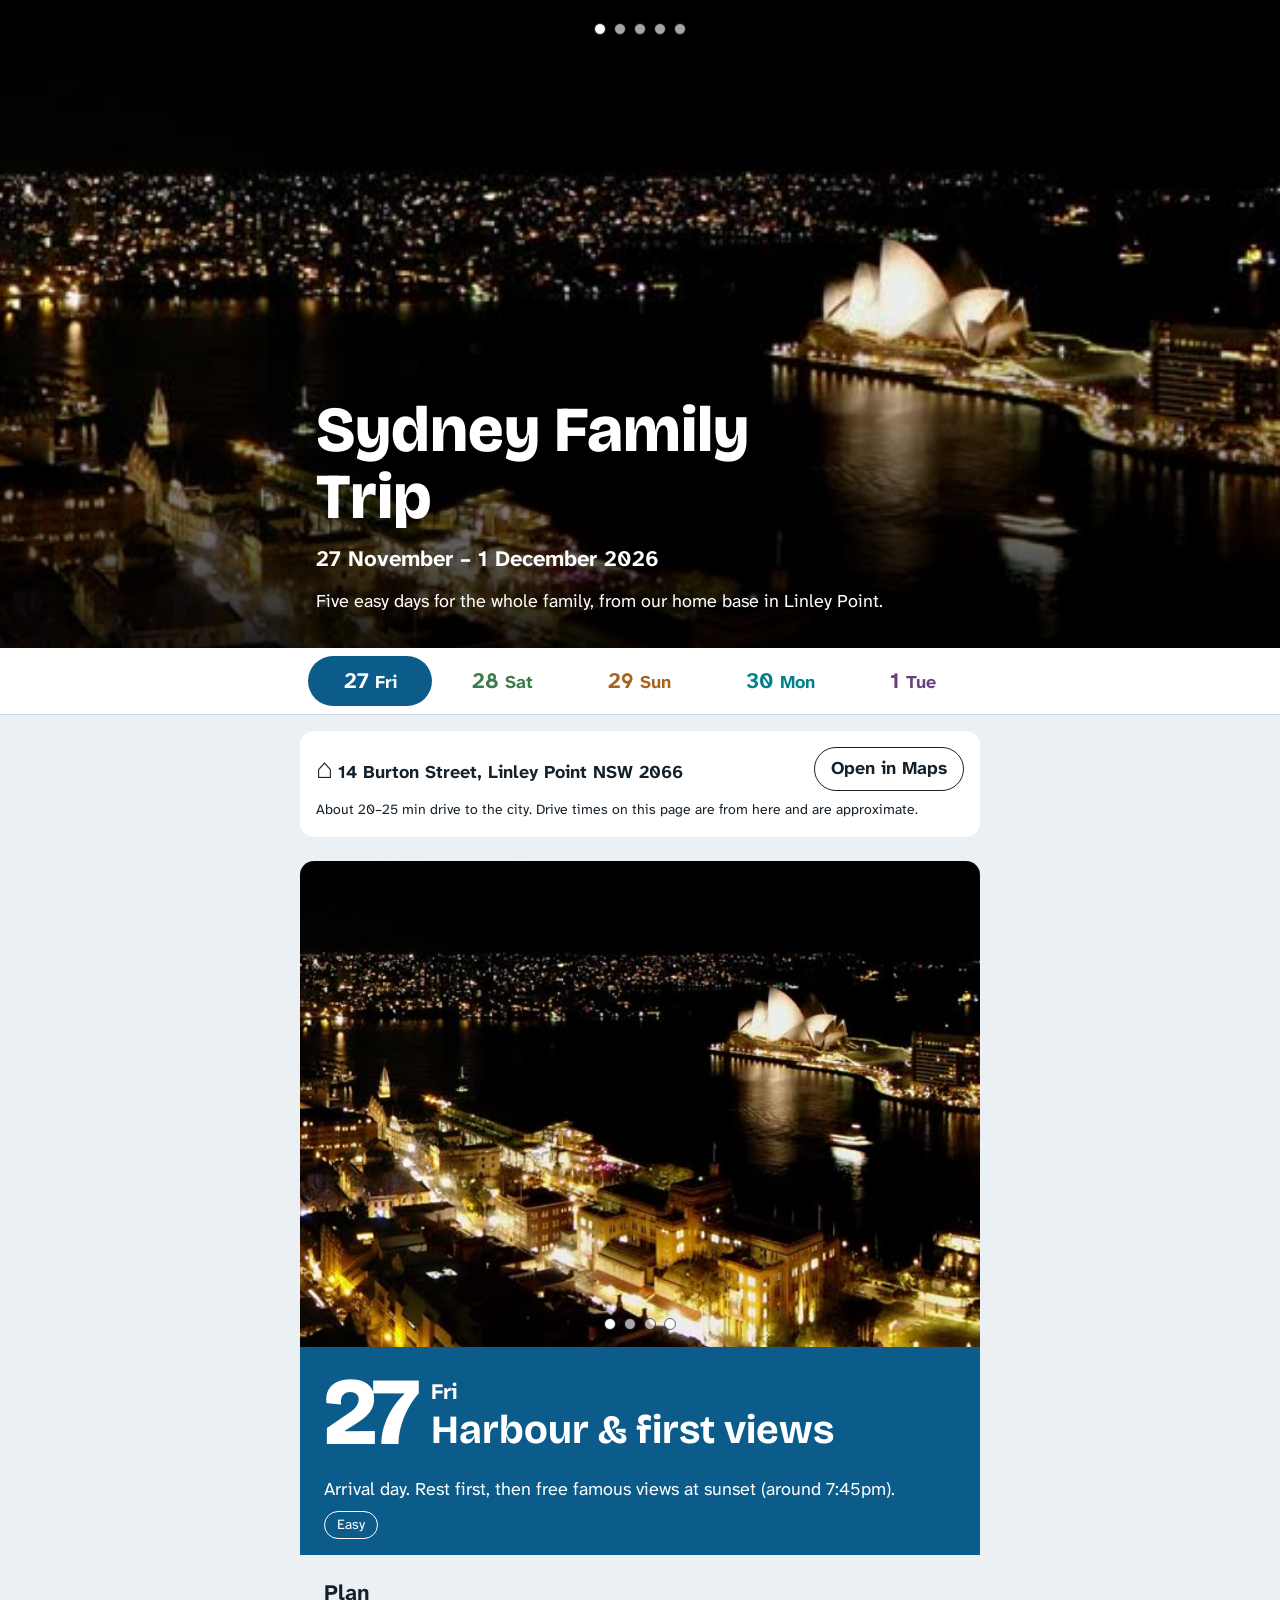
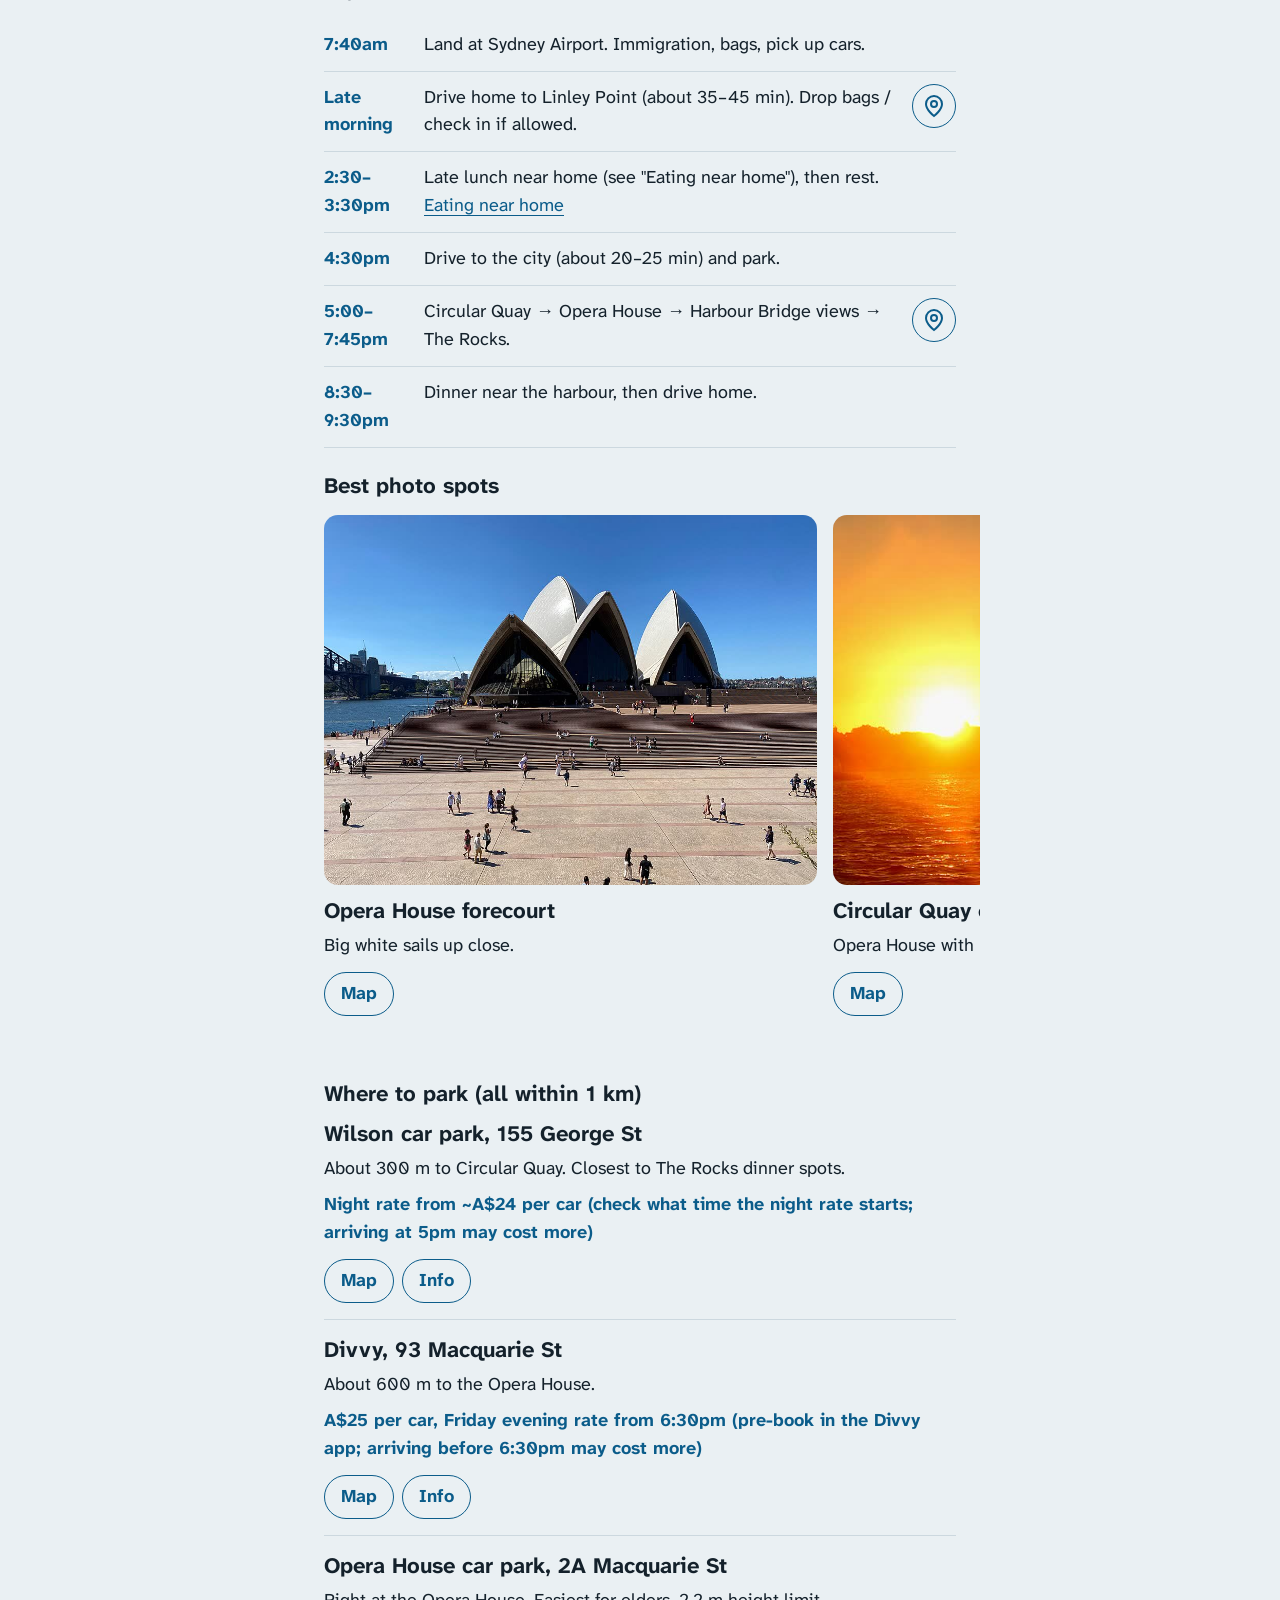
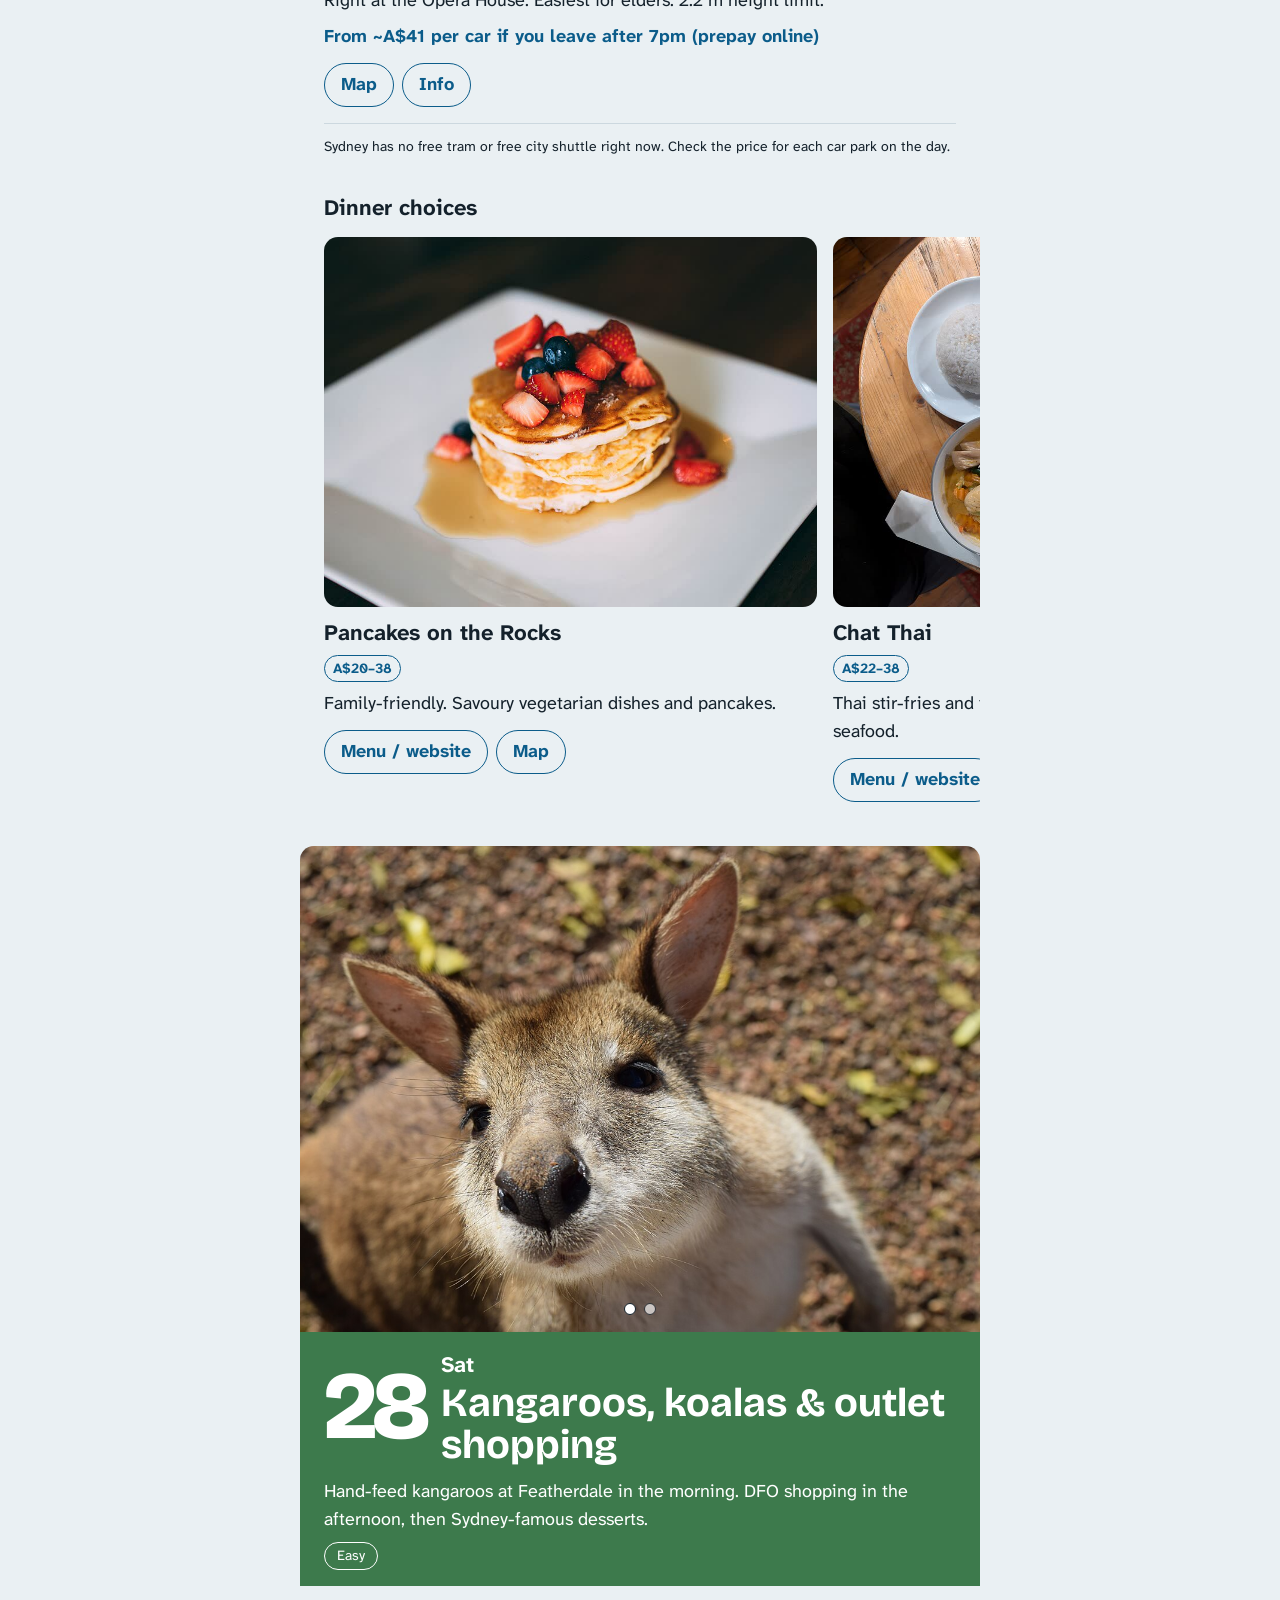
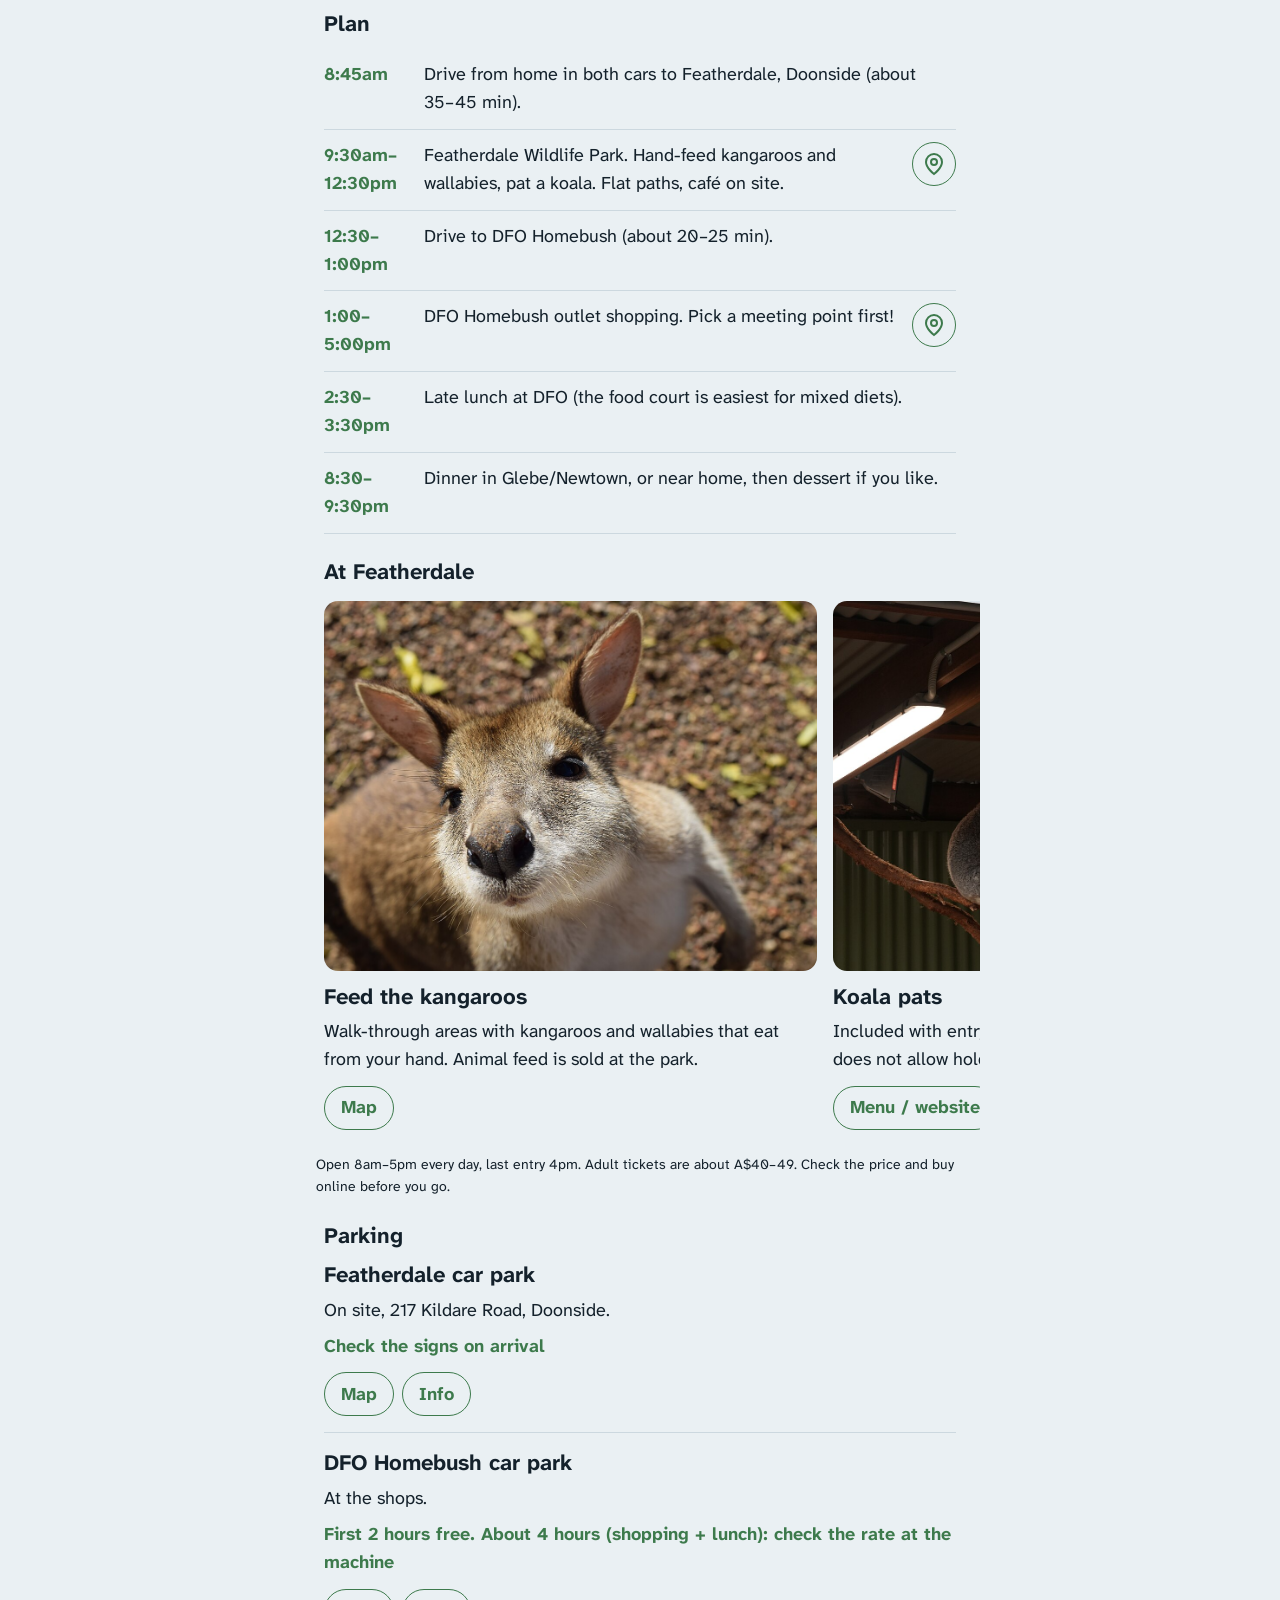
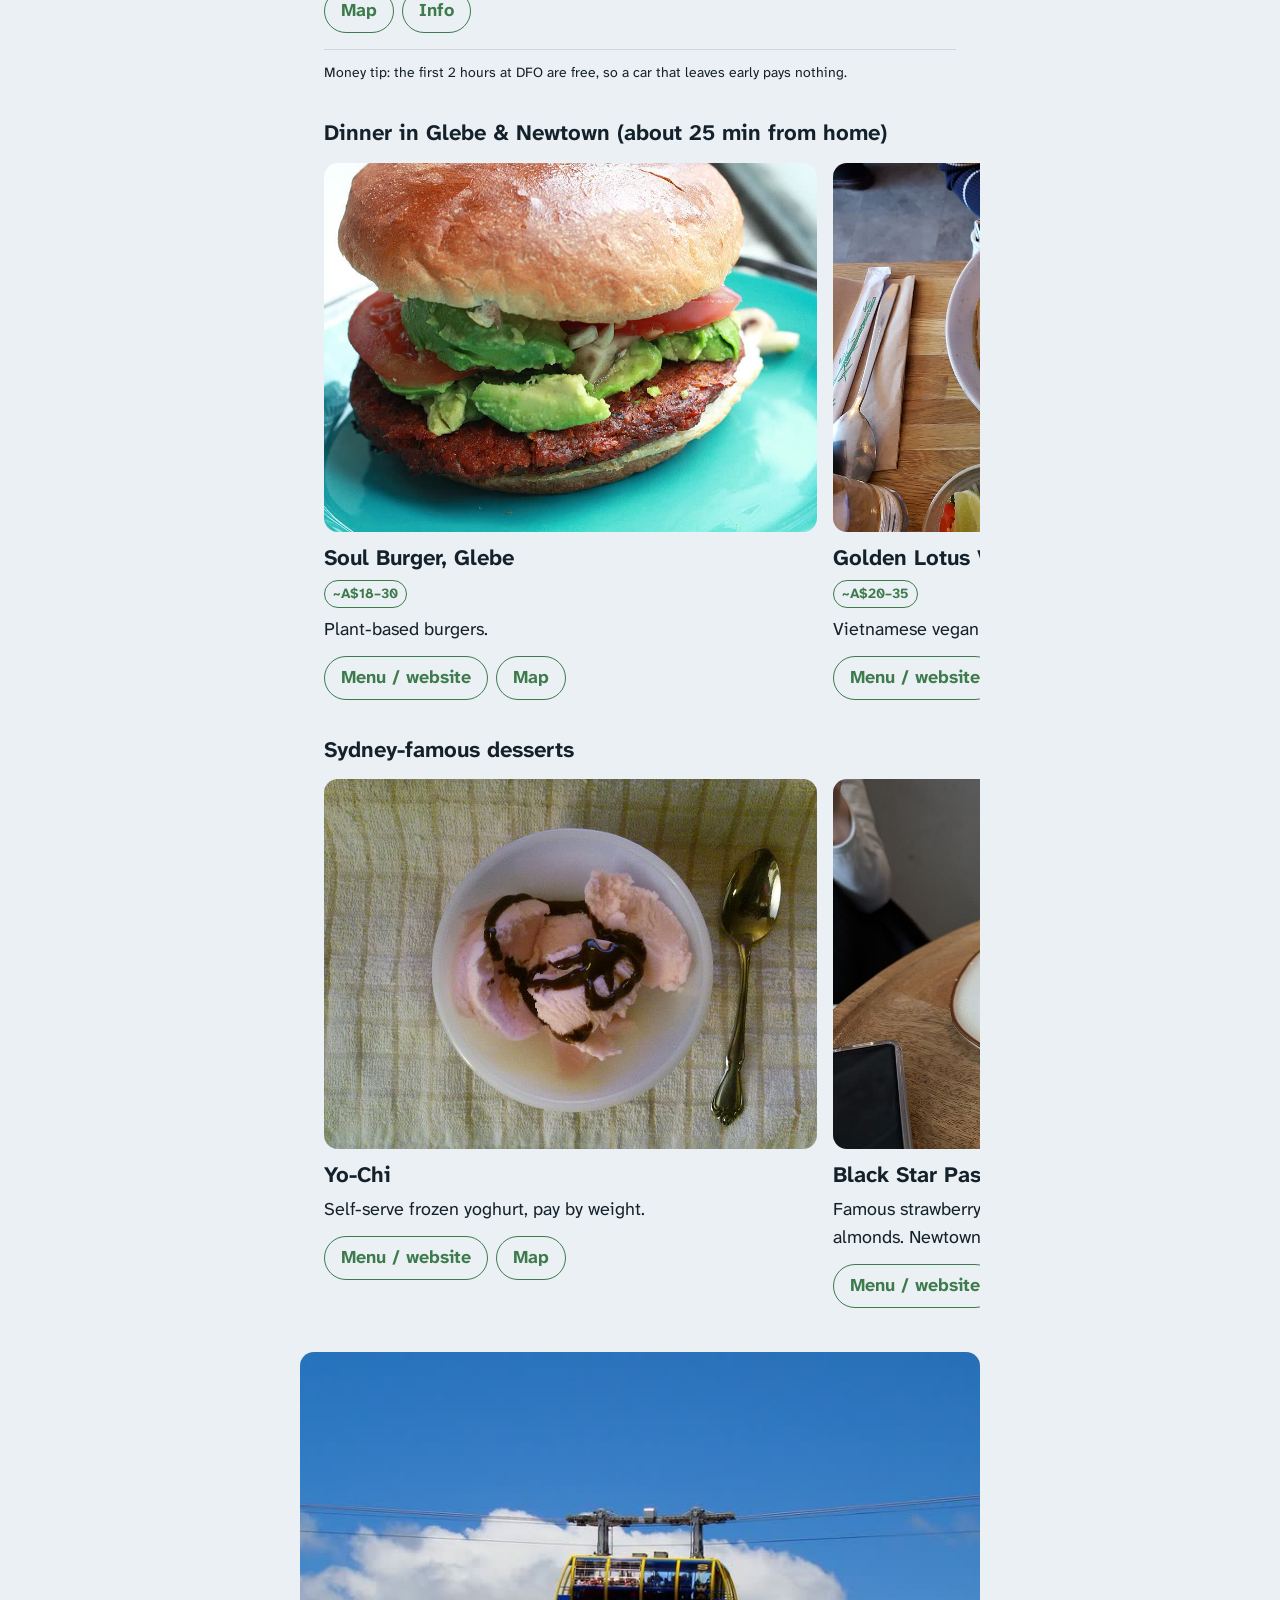
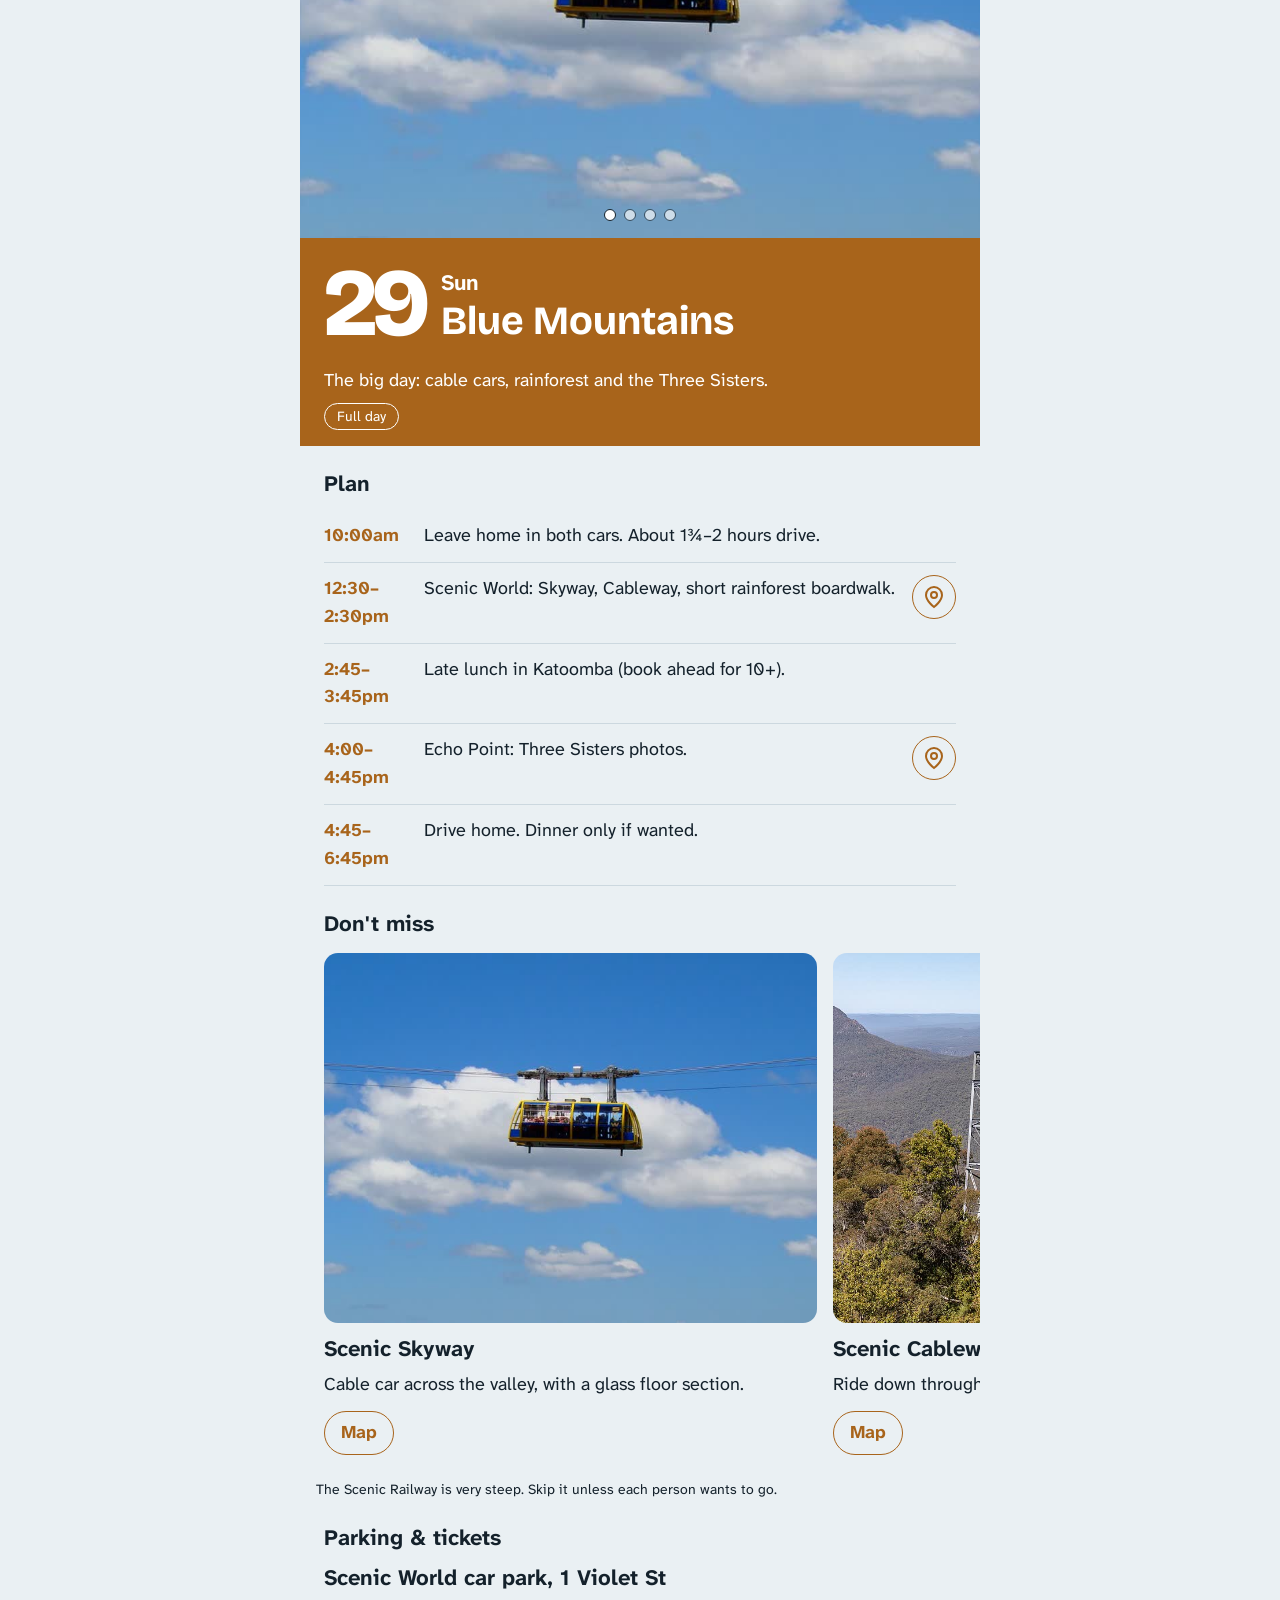
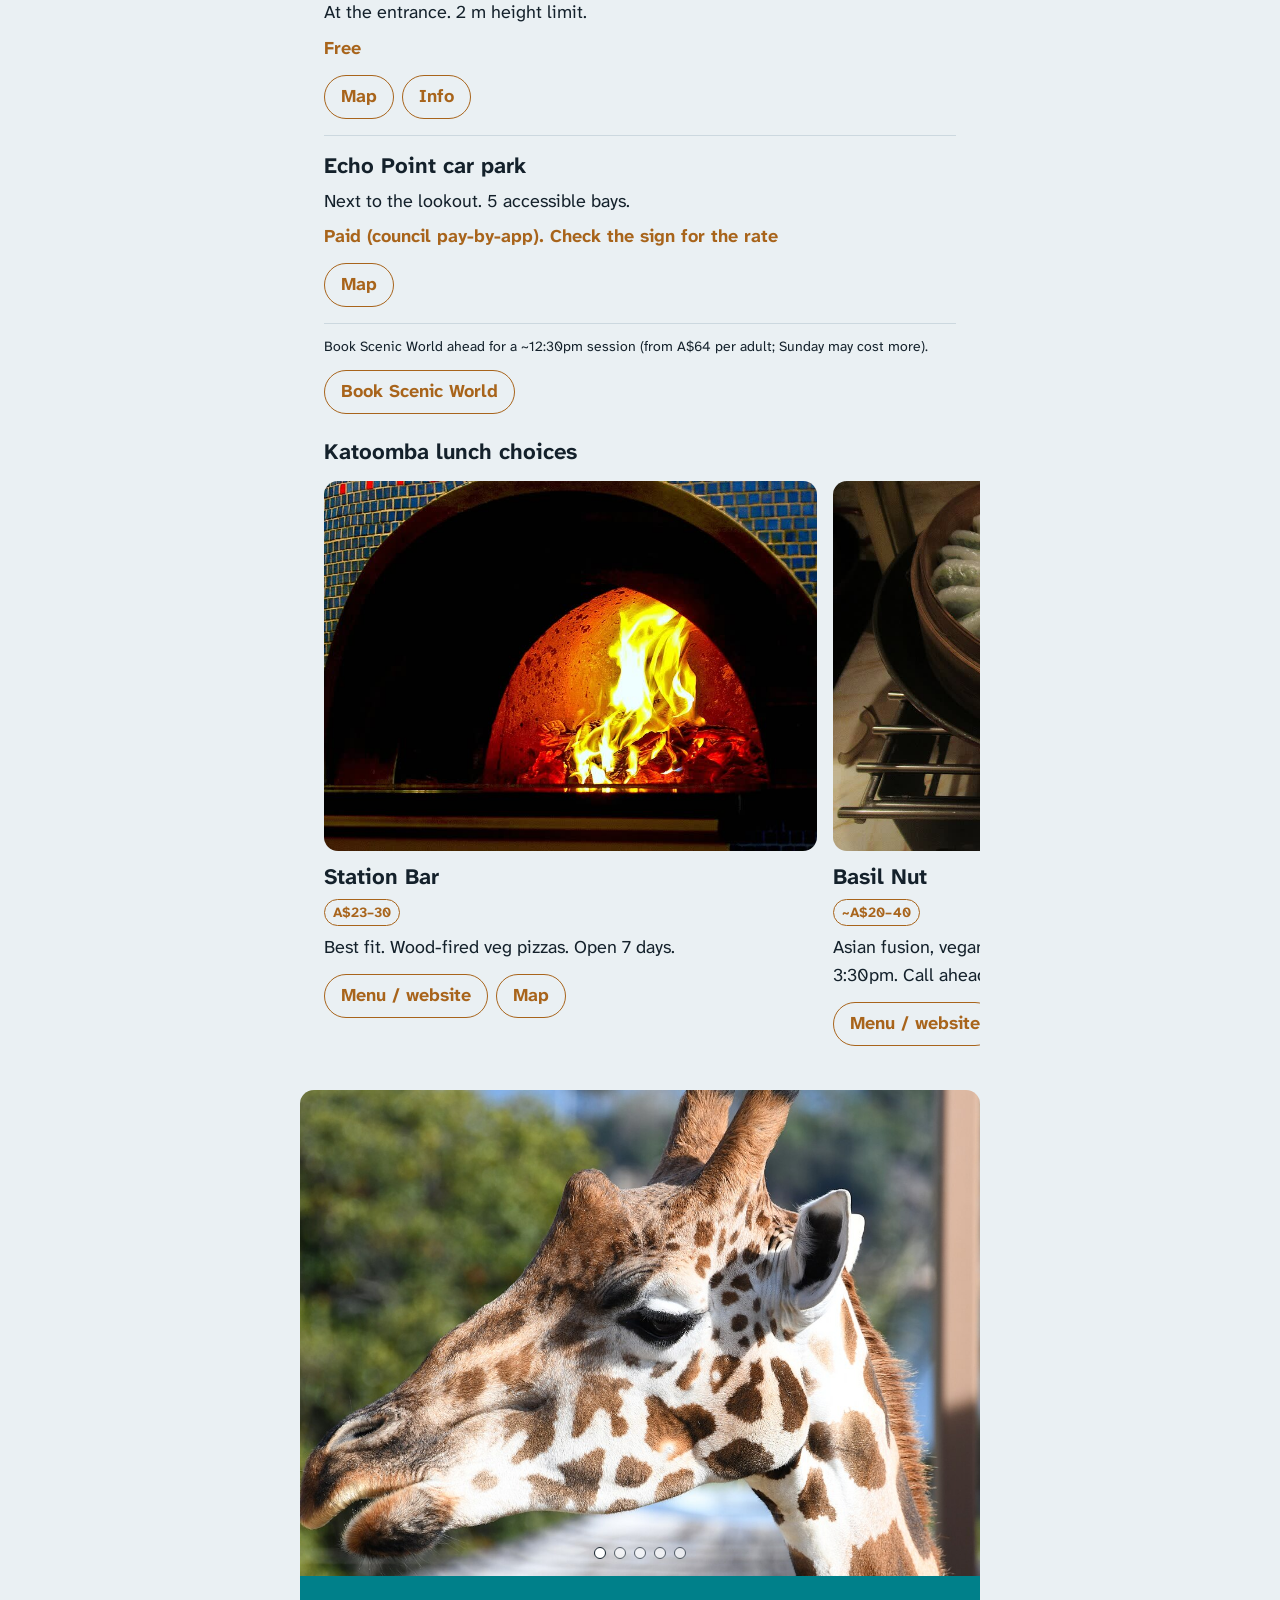
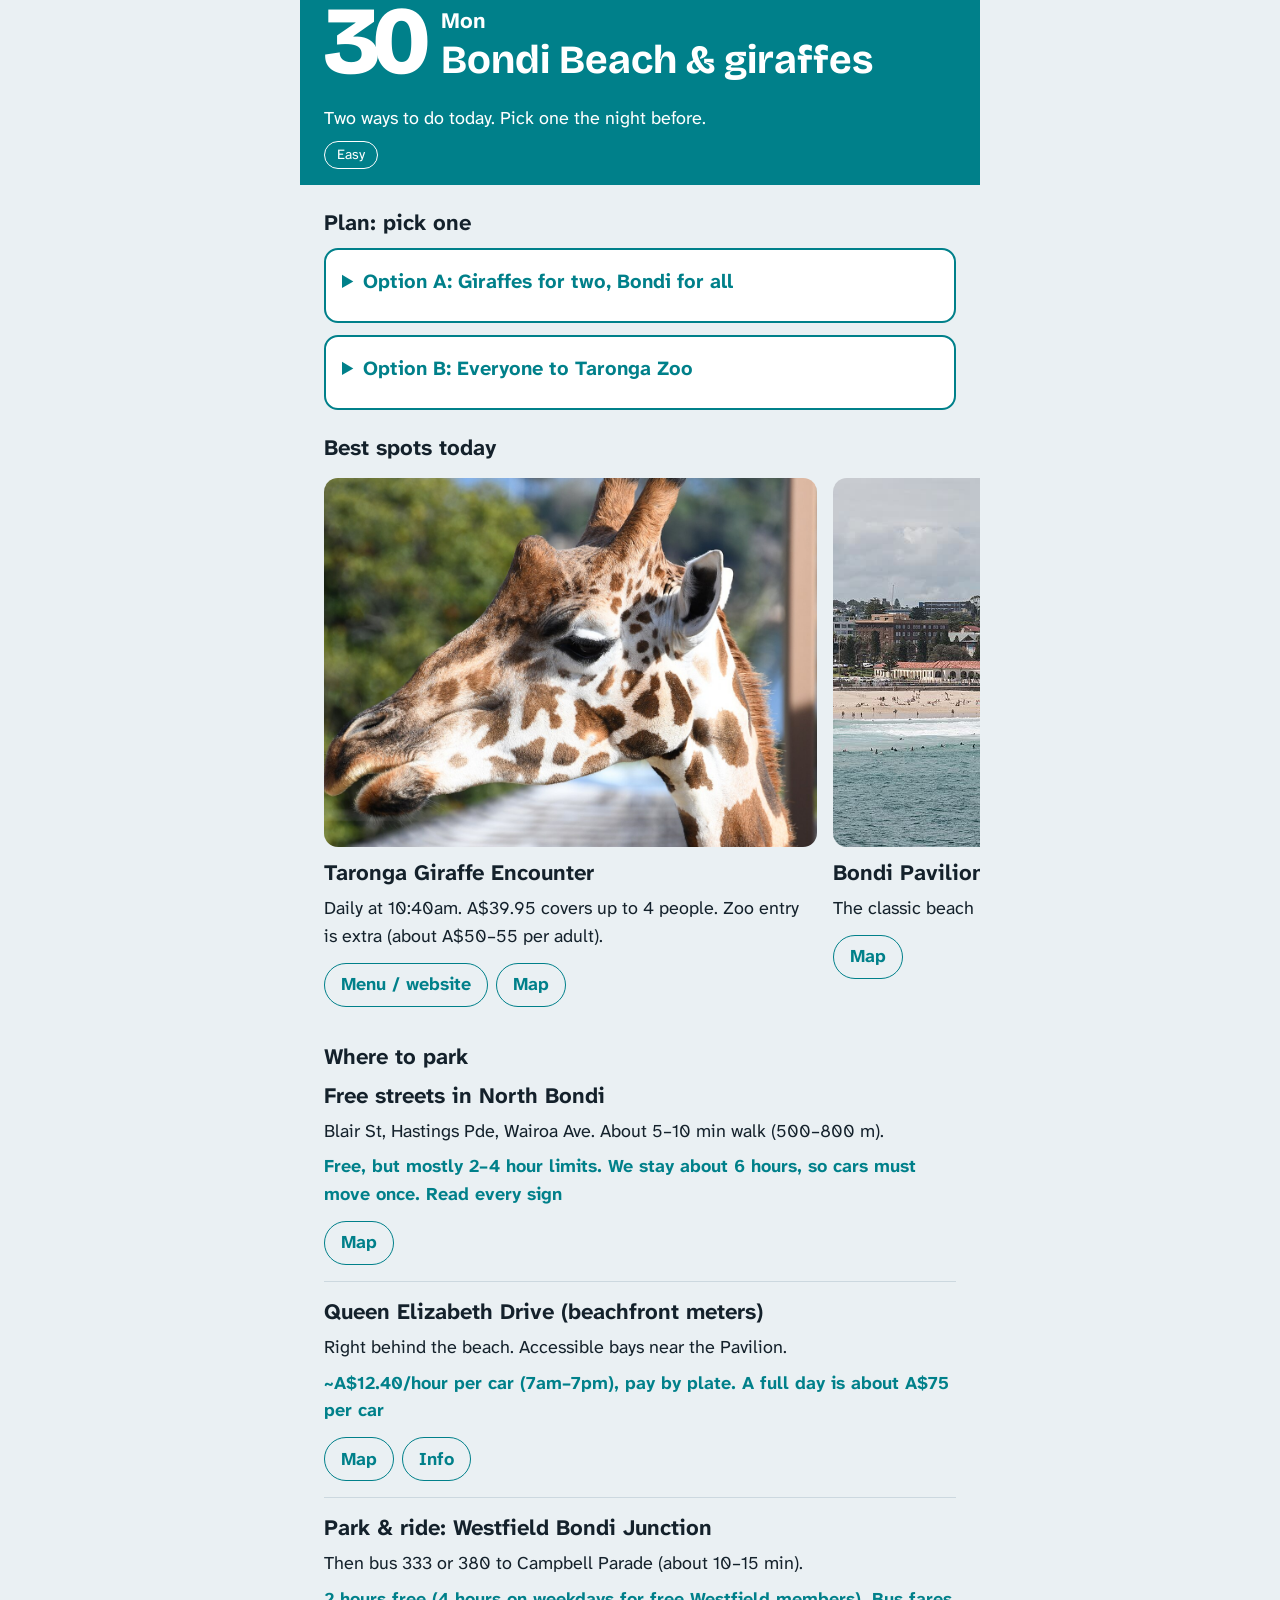
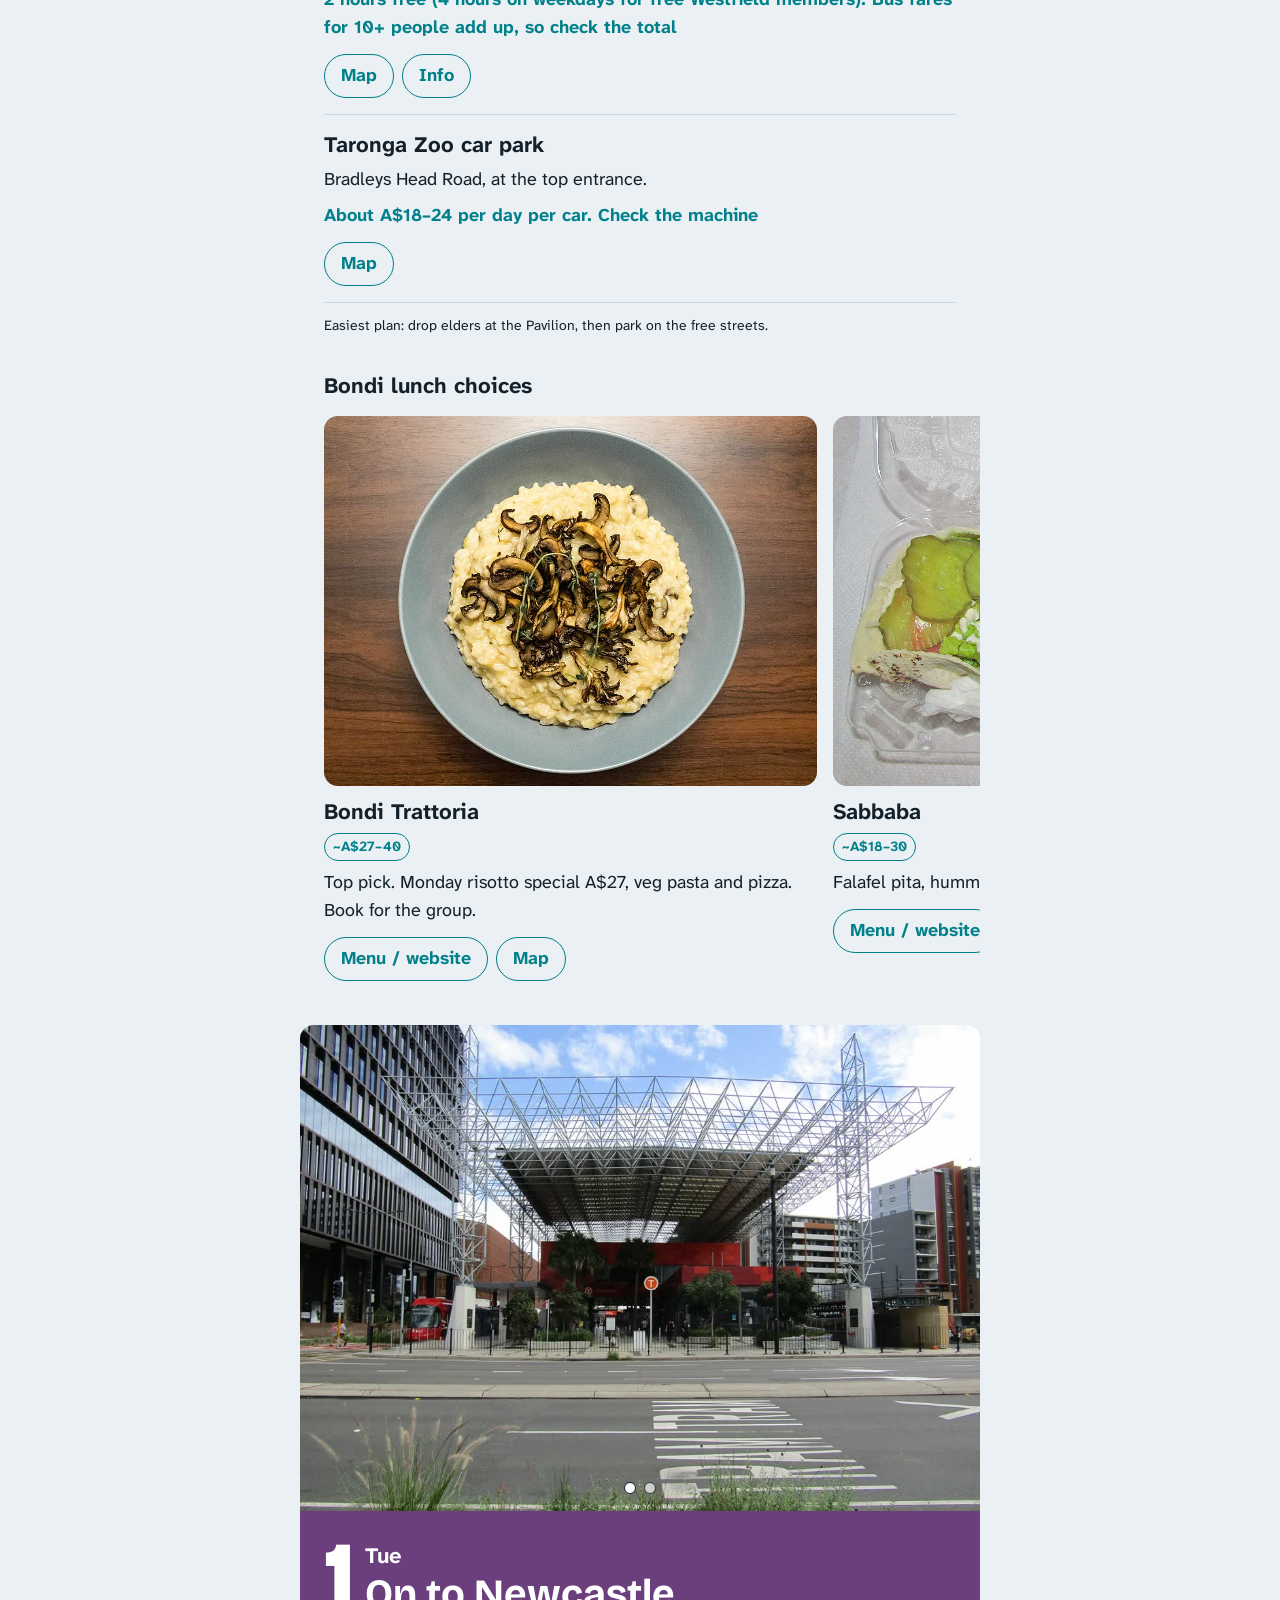
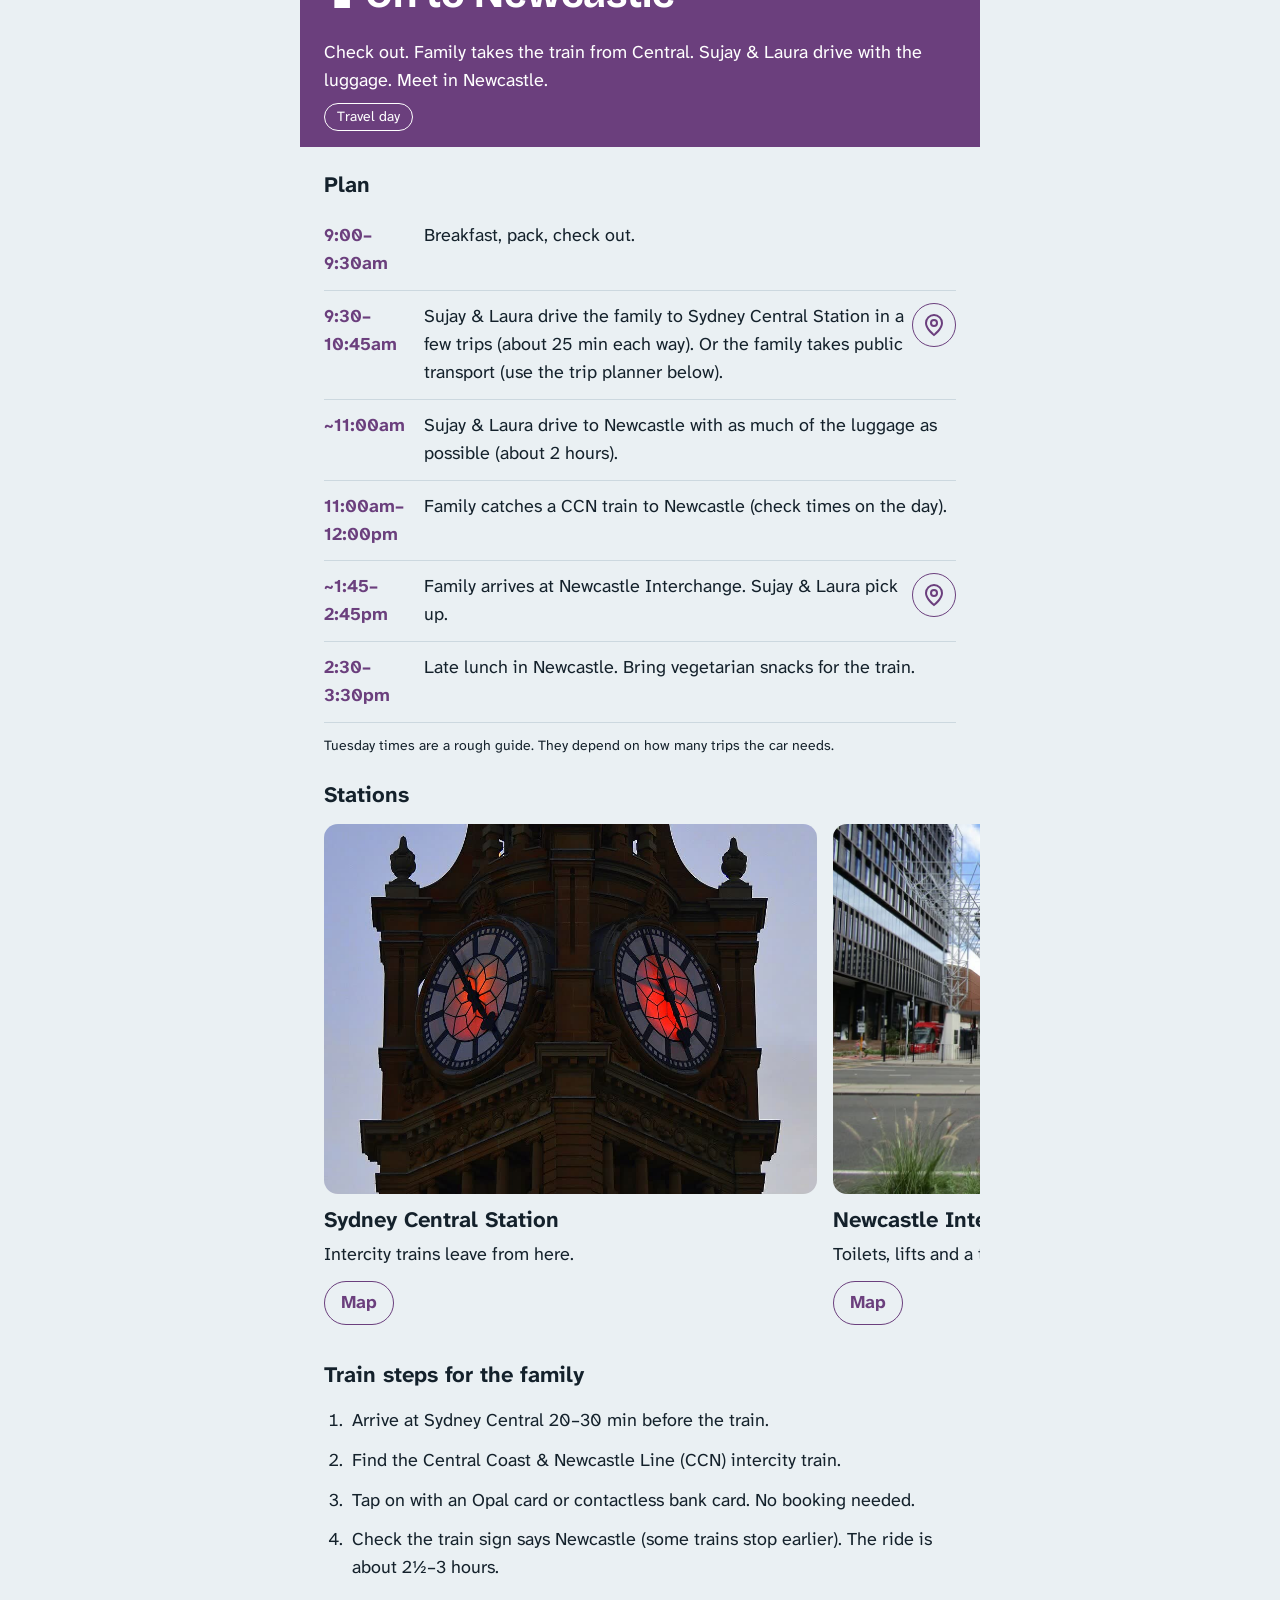
==== commit b524287a: "v2: Featherdale on Saturday, Monday giraffe options Saturday swaps the optional Olympic Park sight f" ====
--- a/v2/index.html
+++ b/v2/index.html
@@ -12,10 +12,10 @@
     
     <section class="block"><h3>Dinner choices</h3><div class="card-row" tabindex="0" role="region" aria-label="Dinner choices"><article class="place-card"><a class="glightbox photo" data-gallery="fri" href="img/pancakes.jpg" data-description="Pancakes — Herson Rodriguez hero"><img src="img/pancakes.jpg" alt="Pancakes" width="960" height="640" loading="lazy"></a><h4>Pancakes on the Rocks</h4><span class="price-pill">A$20–38</span><p>Family-friendly. Savoury vegetarian dishes and pancakes.</p><div class="actions"><a class="button" href="https://pancakesontherocks.com.au/">Menu / website</a><a class="button" href="https://www.google.com/maps/search/?api=1&amp;query=Pancakes%20on%20the%20Rocks%20The%20Rocks%20Sydney">Map</a></div></article><article class="place-card"><a class="glightbox photo" data-gallery="fri" href="img/thaicurry.jpg" data-description="Thai curry — Andy Li"><img src="img/thaicurry.jpg" alt="Thai curry" width="960" height="724" loading="lazy"></a><h4>Chat Thai</h4><span class="price-pill">A$22–38</span><p>Thai stir-fries and tofu curries. Check every sauce has no seafood.</p><div class="actions"><a class="button" href="https://www.chatthai.com.au/">Menu / website</a><a class="button" href="https://www.google.com/maps/search/?api=1&amp;query=Chat%20Thai%20Circular%20Quay">Map</a></div></article><article class="place-card"><a class="glightbox photo" data-gallery="fri" href="img/mezze.jpg" data-description="Falafel and mezze plate — young shanahan"><img src="img/mezze.jpg" alt="Falafel and mezze plate" width="960" height="652" loading="lazy"></a><h4>Sahtein, The Rocks</h4><span class="price-pill">~A$30–50</span><p>Falafel, hummus, halloumi and mezze.</p><div class="actions"><a class="button" href="https://www.google.com/maps/search/?api=1&amp;query=Sahtein+The+Rocks+Sydney">Menu / website</a><a class="button" href="https://www.google.com/maps/search/?api=1&amp;query=Sahtein%20The%20Rocks%20Sydney">Map</a></div></article><article class="place-card"><a class="glightbox photo" data-gallery="fri" href="img/paneer.jpg" data-description="Paneer curry and naan — Shashank7200"><img src="img/paneer.jpg" alt="Paneer curry and naan" width="827" height="508" loading="lazy"></a><h4>The Spice Room</h4><span class="price-pill">A$70–80</span><p>Paneer, dal, naan. Over budget: set banquet for groups of 6+.</p><div class="actions"><a class="button" href="https://thespiceroom.com.au/contact-us/">Menu / website</a><a class="button" href="https://www.google.com/maps/search/?api=1&amp;query=The%20Spice%20Room%20Sydney">Map</a></div></article></div></section>
   </section><section class="day day-sat has-gallery" id="sat" data-date="2026-11-28" aria-labelledby="sat-title">
-    <div class="swiper gallery" aria-label="sat photos"><div class="swiper-wrapper"><div class="swiper-slide"><a class="glightbox photo" data-gallery="sat" href="img/ayrfield.jpg" data-description="SS Ayrfield, the &quot;floating forest&quot; shipwreck — Yucalyptus"><img src="img/ayrfield.jpg" alt="SS Ayrfield, the &quot;floating forest&quot; shipwreck" width="1000" height="720" loading="lazy"></a></div><div class="swiper-slide"><a class="glightbox photo" data-gallery="sat" href="img/brickpit.jpg" data-description="Brickpit Ring Walk, Sydney Olympic Park — aussiegall from sydney, Australia"><img src="img/brickpit.jpg" alt="Brickpit Ring Walk, Sydney Olympic Park" width="1000" height="836" loading="lazy"></a></div><div class="swiper-slide"><a class="glightbox photo" data-gallery="sat" href="img/bicentennial.jpg" data-description="Bicentennial Park lake — Felix Shannon"><img src="img/bicentennial.jpg" alt="Bicentennial Park lake" width="960" height="252" loading="lazy"></a></div></div><div class="swiper-pagination"></div></div><header class="day-band"><div class="day-heading"><span class="date-number">28</span><div><time datetime="2026-11-28">Sat</time><h2 id="sat-title">Outlet shopping &amp; hidden gems</h2></div></div><p>DFO shopping, an optional short sight nearby, then Sydney-famous desserts.</p><span class="pace">Easy</span></header>
-    <section class="block"><h3>Plan</h3><ol class="timeline"><li><span class="schedule-time">10:00am</span><div><p>Drive from home in both cars (about 20–25 min).</p></div></li><li><span class="schedule-time">10:30am–2:00pm</span><div><p>DFO Homebush outlet shopping. Pick a meeting point first!</p></div><a class="map-icon" href="https://www.google.com/maps/search/?api=1&amp;query=DFO%20Homebush" aria-label="Open in Maps: DFO Homebush"><svg viewBox="0 0 24 24" width="24" height="24" fill="none" stroke="currentColor" stroke-width="2" aria-hidden="true"><path d="M20 10c0 6-8 12-8 12S4 16 4 10a8 8 0 1 1 16 0Z"/><circle cx="12" cy="10" r="3"/></svg></a></li><li><span class="schedule-time">2:30–3:30pm</span><div><p>Late lunch at DFO (the food court is easiest for mixed diets).</p></div></li><li><span class="schedule-time">3:45–4:45pm</span><div><p>Optional: pick ONE sight below. Or go home and rest.</p></div></li><li><span class="schedule-time">8:30–9:30pm</span><div><p>Dinner in Glebe/Newtown, or near home, then dessert if you like.</p></div></li></ol></section>
-    <section class="block"><h3>Near DFO: choose one (all free)</h3><div class="card-row" tabindex="0" role="region" aria-label="Near DFO: choose one (all free)"><article class="place-card"><a class="glightbox photo" data-gallery="sat" href="img/brickpit.jpg" data-description="Brickpit Ring Walk, Sydney Olympic Park — aussiegall from sydney, Australia"><img src="img/brickpit.jpg" alt="Brickpit Ring Walk, Sydney Olympic Park" width="1000" height="836" loading="lazy"></a><h4>Brickpit Ring Walk</h4><p>Round walkway high above an old quarry. 20–30 min.</p><div class="actions"><a class="button" href="https://www.google.com/maps/search/?api=1&amp;query=Brickpit%20Ring%20Walk%20Sydney%20Olympic%20Park">Map</a></div></article><article class="place-card"><a class="glightbox photo" data-gallery="sat" href="img/ayrfield.jpg" data-description="SS Ayrfield, the &quot;floating forest&quot; shipwreck — Yucalyptus"><img src="img/ayrfield.jpg" alt="SS Ayrfield, the &quot;floating forest&quot; shipwreck" width="1000" height="720" loading="lazy"></a><h4>SS Ayrfield shipwreck</h4><p>Rusty ship with trees growing out of it. 20–40 min. View from Parklands Circuit.</p><div class="actions"><a class="button" href="https://www.google.com/maps/search/?api=1&amp;query=SS%20Ayrfield%20Homebush%20Bay">Map</a></div></article><article class="place-card"><a class="glightbox photo" data-gallery="sat" href="img/bicentennial.jpg" data-description="Bicentennial Park lake — Felix Shannon"><img src="img/bicentennial.jpg" alt="Bicentennial Park lake" width="960" height="252" loading="lazy"></a><h4>Bicentennial Park</h4><p>Wetlands, mangrove boardwalk, tower views. 30–60 min. Easiest stroll.</p><div class="actions"><a class="button" href="https://www.google.com/maps/search/?api=1&amp;query=Bicentennial%20Park%20Sydney%20Olympic%20Park">Map</a></div></article></div></section>
-    <section class="block"><h3>Parking</h3><ul class="parking"><li><h4>DFO Homebush car park</h4><p>At the shops.</p><p class="parking-price">First 2 hours free. About 5 hours (shopping + lunch) ≈ A$26 per car</p><div class="actions"><a class="button" href="https://www.google.com/maps/search/?api=1&amp;query=DFO%20Homebush">Map</a><a class="button" href="https://www.homebush.dfo.com.au/directions/parking-at-homebush">Info</a></div></li><li><h4>Sydney Olympic Park parklands</h4><p>Park next to the sight you pick.</p><p class="parking-price">Register your plate for 2 hours free, then A$5/hour</p><div class="actions"><a class="button" href="https://www.google.com/maps/search/?api=1&amp;query=Brickpit%20Ring%20Walk%20car%20park%20Marjorie%20Jackson%20Parkway">Map</a><a class="button" href="https://www.sydneyolympicpark.nsw.gov.au/parking">Info</a></div></li></ul><p class="note">No cheaper parking found within 1 km of DFO. Money tip: the first 2 hours at DFO are free, so a car that leaves early pays nothing.</p><div class="actions"></div></section>
+    <div class="swiper gallery" aria-label="sat photos"><div class="swiper-wrapper"><div class="swiper-slide"><a class="glightbox photo" data-gallery="sat" href="img/roo.jpg" data-description="Kangaroo looking up for food — Duolanga"><img src="img/roo.jpg" alt="Kangaroo looking up for food" width="1280" height="853" loading="lazy"></a></div><div class="swiper-slide"><a class="glightbox photo" data-gallery="sat" href="img/koala.jpg" data-description="A koala at Featherdale Wildlife Park — Sadopaul"><img src="img/koala.jpg" alt="A koala at Featherdale Wildlife Park" width="1280" height="853" loading="lazy"></a></div></div><div class="swiper-pagination"></div></div><header class="day-band"><div class="day-heading"><span class="date-number">28</span><div><time datetime="2026-11-28">Sat</time><h2 id="sat-title">Kangaroos, koalas &amp; outlet shopping</h2></div></div><p>Hand-feed kangaroos at Featherdale in the morning. DFO shopping in the afternoon, then Sydney-famous desserts.</p><span class="pace">Easy</span></header>
+    <section class="block"><h3>Plan</h3><ol class="timeline"><li><span class="schedule-time">8:45am</span><div><p>Drive from home in both cars to Featherdale, Doonside (about 35–45 min).</p></div></li><li><span class="schedule-time">9:30am–12:30pm</span><div><p>Featherdale Wildlife Park. Hand-feed kangaroos and wallabies, pat a koala. Flat paths, café on site.</p></div><a class="map-icon" href="https://www.google.com/maps/search/?api=1&amp;query=Featherdale%20Sydney%20Wildlife%20Park" aria-label="Open in Maps: Featherdale Sydney Wildlife Park"><svg viewBox="0 0 24 24" width="24" height="24" fill="none" stroke="currentColor" stroke-width="2" aria-hidden="true"><path d="M20 10c0 6-8 12-8 12S4 16 4 10a8 8 0 1 1 16 0Z"/><circle cx="12" cy="10" r="3"/></svg></a></li><li><span class="schedule-time">12:30–1:00pm</span><div><p>Drive to DFO Homebush (about 20–25 min).</p></div></li><li><span class="schedule-time">1:00–5:00pm</span><div><p>DFO Homebush outlet shopping. Pick a meeting point first!</p></div><a class="map-icon" href="https://www.google.com/maps/search/?api=1&amp;query=DFO%20Homebush" aria-label="Open in Maps: DFO Homebush"><svg viewBox="0 0 24 24" width="24" height="24" fill="none" stroke="currentColor" stroke-width="2" aria-hidden="true"><path d="M20 10c0 6-8 12-8 12S4 16 4 10a8 8 0 1 1 16 0Z"/><circle cx="12" cy="10" r="3"/></svg></a></li><li><span class="schedule-time">2:30–3:30pm</span><div><p>Late lunch at DFO (the food court is easiest for mixed diets).</p></div></li><li><span class="schedule-time">8:30–9:30pm</span><div><p>Dinner in Glebe/Newtown, or near home, then dessert if you like.</p></div></li></ol></section>
+    <section class="block"><h3>At Featherdale</h3><div class="card-row" tabindex="0" role="region" aria-label="At Featherdale"><article class="place-card"><a class="glightbox photo" data-gallery="sat" href="img/roo.jpg" data-description="Kangaroo looking up for food — Duolanga"><img src="img/roo.jpg" alt="Kangaroo looking up for food" width="1280" height="853" loading="lazy"></a><h4>Feed the kangaroos</h4><p>Walk-through areas with kangaroos and wallabies that eat from your hand. Animal feed is sold at the park.</p><div class="actions"><a class="button" href="https://www.google.com/maps/search/?api=1&amp;query=Featherdale%20Sydney%20Wildlife%20Park">Map</a></div></article><article class="place-card"><a class="glightbox photo" data-gallery="sat" href="img/koala.jpg" data-description="A koala at Featherdale Wildlife Park — Sadopaul"><img src="img/koala.jpg" alt="A koala at Featherdale Wildlife Park" width="1280" height="853" loading="lazy"></a><h4>Koala pats</h4><p>Included with entry. Stand next to a koala and pat it. NSW law does not allow holding koalas.</p><div class="actions"><a class="button" href="https://www.featherdale.com.au/visit">Menu / website</a><a class="button" href="https://www.google.com/maps/search/?api=1&amp;query=Featherdale%20Sydney%20Wildlife%20Park">Map</a></div></article></div></section><p class="note inset">Open 8am–5pm every day, last entry 4pm. Adult tickets are about A$40–49. Check the price and buy online before you go.</p>
+    <section class="block"><h3>Parking</h3><ul class="parking"><li><h4>Featherdale car park</h4><p>On site, 217 Kildare Road, Doonside.</p><p class="parking-price">Check the signs on arrival</p><div class="actions"><a class="button" href="https://www.google.com/maps/search/?api=1&amp;query=Featherdale%20Sydney%20Wildlife%20Park">Map</a><a class="button" href="https://www.featherdale.com.au/visit">Info</a></div></li><li><h4>DFO Homebush car park</h4><p>At the shops.</p><p class="parking-price">First 2 hours free. About 4 hours (shopping + lunch): check the rate at the machine</p><div class="actions"><a class="button" href="https://www.google.com/maps/search/?api=1&amp;query=DFO%20Homebush">Map</a><a class="button" href="https://www.homebush.dfo.com.au/directions/parking-at-homebush">Info</a></div></li></ul><p class="note">Money tip: the first 2 hours at DFO are free, so a car that leaves early pays nothing.</p><div class="actions"></div></section>
     
     <section class="block"><h3>Dinner in Glebe &amp; Newtown (about 25 min from home)</h3><div class="card-row" tabindex="0" role="region" aria-label="Dinner in Glebe &amp; Newtown (about 25 min from home)"><article class="place-card"><a class="glightbox photo" data-gallery="sat" href="img/vegburger.jpg" data-description="Plant-based burger — Jennifer from Vancouver, Canada"><img src="img/vegburger.jpg" alt="Plant-based burger" width="960" height="660" loading="lazy"></a><h4>Soul Burger, Glebe</h4><span class="price-pill">~A$18–30</span><p>Plant-based burgers.</p><div class="actions"><a class="button" href="https://www.soulburger.com.au/glebe">Menu / website</a><a class="button" href="https://www.google.com/maps/search/?api=1&amp;query=Soul%20Burger%20Glebe">Map</a></div></article><article class="place-card"><a class="glightbox photo" data-gallery="sat" href="img/vnnoodle.jpg" data-description="Tofu noodle bowl — Andy Li"><img src="img/vnnoodle.jpg" alt="Tofu noodle bowl" width="960" height="720" loading="lazy"></a><h4>Golden Lotus Vegan, Newtown</h4><span class="price-pill">~A$20–35</span><p>Vietnamese vegan noodles and rice.</p><div class="actions"><a class="button" href="https://www.goldenlotus-vegan.com/">Menu / website</a><a class="button" href="https://www.google.com/maps/search/?api=1&amp;query=Golden%20Lotus%20Vegan%20Newtown">Map</a></div></article><article class="place-card"><a class="glightbox photo" data-gallery="sat" href="img/pizza.jpg" data-description="Vegetarian pizza — Petar Milošević"><img src="img/pizza.jpg" alt="Vegetarian pizza" width="960" height="762" loading="lazy"></a><h4>Gigi Pizzeria, Newtown</h4><span class="price-pill">~A$25–40</span><p>Plant-based wood-fired pizza.</p><div class="actions"><a class="button" href="https://www.broadsheet.com.au/sydney/restaurants/gigi-pizzeria">Menu / website</a><a class="button" href="https://www.google.com/maps/search/?api=1&amp;query=Gigi%20Pizzeria%20Newtown">Map</a></div></article><article class="place-card"><a class="glightbox photo" data-gallery="sat" href="img/focaccia.jpg" data-description="Focaccia sandwich — Biswarup Ganguly"><img src="img/focaccia.jpg" alt="Focaccia sandwich" width="960" height="638" loading="lazy"></a><h4>don Fred, Newtown</h4><span class="price-pill">~A$20–35</span><p>Vegan Italian focaccia. Check 9pm closing.</p><div class="actions"><a class="button" href="https://www.donfred.com.au/">Menu / website</a><a class="button" href="https://www.google.com/maps/search/?api=1&amp;query=don%20Fred%20Newtown">Map</a></div></article></div></section><section class="block"><h3>Sydney-famous desserts</h3><div class="card-row" tabindex="0" role="region" aria-label="Sydney-famous desserts"><article class="place-card"><a class="glightbox photo" data-gallery="sat" href="img/froyo.jpg" data-description="Frozen yoghurt — JacquesDemien"><img src="img/froyo.jpg" alt="Frozen yoghurt" width="960" height="720" loading="lazy"></a><h4>Yo-Chi</h4><p>Self-serve frozen yoghurt, pay by weight.</p><div class="actions"><a class="button" href="https://yochi.com.au/yochi-venues/">Menu / website</a><a class="button" href="https://www.google.com/maps/search/?api=1&amp;query=Yo-Chi%20Newtown">Map</a></div></article><article class="place-card"><a class="glightbox photo" data-gallery="sat" href="img/bscake.jpg" data-description="Strawberry cream cake — Andy Li"><img src="img/bscake.jpg" alt="Strawberry cream cake" width="960" height="724" loading="lazy"></a><h4>Black Star Pastry</h4><p>Famous strawberry-watermelon cake (~A$13). Contains almonds. Newtown, open till 10pm Sat.</p><div class="actions"><a class="button" href="https://blackstarpastry.com/pages/locations">Menu / website</a><a class="button" href="https://www.google.com/maps/search/?api=1&amp;query=Black%20Star%20Pastry%20Newtown">Map</a></div></article><article class="place-card"><a class="glightbox photo" data-gallery="sat" href="img/gelato.jpg" data-description="Gelato — Hwei Shan Lo"><img src="img/gelato.jpg" alt="Gelato" width="960" height="720" loading="lazy"></a><h4>Gelato Messina</h4><p>Creative gelato. 258 King St, Newtown.</p><div class="actions"><a class="button" href="https://gelatomessina.com/pages/stores">Menu / website</a><a class="button" href="https://www.google.com/maps/search/?api=1&amp;query=Gelato%20Messina%20Newtown">Map</a></div></article><article class="place-card"><a class="glightbox photo" data-gallery="sat" href="img/dondurma.jpg" data-description="Turkish ice cream — travel oriented"><img src="img/dondurma.jpg" alt="Turkish ice cream" width="960" height="642" loading="lazy"></a><h4>Hakiki</h4><p>Turkish ice cream and baklava. Enmore Rd, Newtown.</p><div class="actions"><a class="button" href="https://www.google.com/maps/search/?api=1&amp;query=Hakiki+Newtown">Menu / website</a><a class="button" href="https://www.google.com/maps/search/?api=1&amp;query=Hakiki%20Newtown">Map</a></div></article></div></section>
   </section><section class="day day-sun has-gallery" id="sun" data-date="2026-11-29" aria-labelledby="sun-title">
@@ -26,10 +26,10 @@
     
     <section class="block"><h3>Katoomba lunch choices</h3><div class="card-row" tabindex="0" role="region" aria-label="Katoomba lunch choices"><article class="place-card"><a class="glightbox photo" data-gallery="sun" href="img/pizza2.jpg" data-description="Wood-fired pizza oven — Tony Webster from Portland, Oregon, United States"><img src="img/pizza2.jpg" alt="Wood-fired pizza oven" width="960" height="576" loading="lazy"></a><h4>Station Bar</h4><span class="price-pill">A$23–30</span><p>Best fit. Wood-fired veg pizzas. Open 7 days.</p><div class="actions"><a class="button" href="https://stationbar.com.au/pizza-menu/">Menu / website</a><a class="button" href="https://www.google.com/maps/search/?api=1&amp;query=Station%20Bar%20Katoomba">Map</a></div></article><article class="place-card"><a class="glightbox photo" data-gallery="sun" href="img/dumplings.jpg" data-description="Vegetable dumplings — Valenzuela400"><img src="img/dumplings.jpg" alt="Vegetable dumplings" width="960" height="790" loading="lazy"></a><h4>Basil Nut</h4><span class="price-pill">~A$20–40</span><p>Asian fusion, vegan options. Tight: Sunday lunch ends 3:30pm. Call ahead for 10+.</p><div class="actions"><a class="button" href="https://basilnut.com.au/contact/">Menu / website</a><a class="button" href="https://www.google.com/maps/search/?api=1&amp;query=Basil%20Nut%20Katoomba">Map</a></div></article><article class="place-card"><a class="glightbox photo" data-gallery="sun" href="img/pho.jpg" data-description="Tofu pho — Andy Li"><img src="img/pho.jpg" alt="Tofu pho" width="960" height="724" loading="lazy"></a><h4>Pho Moi</h4><span class="price-pill">~A$18–30</span><p>Vietnamese noodles. Check the broth is vegetarian and Sunday hours.</p><div class="actions"><a class="button" href="https://www.google.com/maps/search/?api=1&amp;query=Pho+Moi+Katoomba">Menu / website</a><a class="button" href="https://www.google.com/maps/search/?api=1&amp;query=Pho%20Moi%20Katoomba">Map</a></div></article><article class="place-card"><a class="glightbox photo" data-gallery="sun" href="img/streetfood.jpg" data-description="Steamed buns — J. Samuel Burner"><img src="img/streetfood.jpg" alt="Steamed buns" width="960" height="720" loading="lazy"></a><h4>8Things</h4><span class="price-pill">~A$18–30</span><p>Global street food. Closes about 3pm Sunday, so likely too late after Scenic World.</p><div class="actions"><a class="button" href="https://www.8things.com.au/">Menu / website</a><a class="button" href="https://www.google.com/maps/search/?api=1&amp;query=8Things%20Katoomba">Map</a></div></article></div></section>
   </section><section class="day day-mon has-gallery" id="mon" data-date="2026-11-30" aria-labelledby="mon-title">
-    <div class="swiper gallery" aria-label="mon photos"><div class="swiper-wrapper"><div class="swiper-slide"><a class="glightbox photo" data-gallery="mon" href="img/bondi.jpg" data-description="Bondi Beach — Ttabett"><img src="img/bondi.jpg" alt="Bondi Beach" width="1000" height="750" loading="lazy"></a></div><div class="swiper-slide"><a class="glightbox photo" data-gallery="mon" href="img/icebergsday.jpg" data-description="Bondi Icebergs ocean pool — Kristina D.C. Hoeppner"><img src="img/icebergsday.jpg" alt="Bondi Icebergs ocean pool" width="960" height="640" loading="lazy"></a></div><div class="swiper-slide"><a class="glightbox photo" data-gallery="mon" href="img/pavilion.jpg" data-description="Bondi Pavilion and beach — DXR"><img src="img/pavilion.jpg" alt="Bondi Pavilion and beach" width="960" height="540" loading="lazy"></a></div><div class="swiper-slide"><a class="glightbox photo" data-gallery="mon" href="img/coastwalk.jpg" data-description="Bondi coastal walk — Maurice van Creij"><img src="img/coastwalk.jpg" alt="Bondi coastal walk" width="960" height="392" loading="lazy"></a></div></div><div class="swiper-pagination"></div></div><header class="day-band"><div class="day-heading"><span class="date-number">30</span><div><time datetime="2026-11-30">Mon</time><h2 id="mon-title">Bondi Beach &amp; ocean views</h2></div></div><p>A slow beach day with ocean views and photos.</p><span class="pace">Easy</span></header>
-    <section class="block"><h3>Plan</h3><ol class="timeline"><li><span class="schedule-time">10:00am</span><div><p>Leave home (about 35–45 min). Drop elders at Bondi Pavilion, then park.</p></div></li><li><span class="schedule-time">10:45am–12:15pm</span><div><p>Bondi Beach walk, Pavilion and beach photos.</p></div><a class="map-icon" href="https://www.google.com/maps/search/?api=1&amp;query=Bondi%20Pavilion" aria-label="Open in Maps: Bondi Pavilion"><svg viewBox="0 0 24 24" width="24" height="24" fill="none" stroke="currentColor" stroke-width="2" aria-hidden="true"><path d="M20 10c0 6-8 12-8 12S4 16 4 10a8 8 0 1 1 16 0Z"/><circle cx="12" cy="10" r="3"/></svg></a></li><li><span class="schedule-time">12:15–2:15pm</span><div><p>Bondi Icebergs viewpoint. Relax at a café. Fitter guests can walk part of the coast path.</p></div><a class="map-icon" href="https://www.google.com/maps/search/?api=1&amp;query=Bondi%20Icebergs" aria-label="Open in Maps: Bondi Icebergs"><svg viewBox="0 0 24 24" width="24" height="24" fill="none" stroke="currentColor" stroke-width="2" aria-hidden="true"><path d="M20 10c0 6-8 12-8 12S4 16 4 10a8 8 0 1 1 16 0Z"/><circle cx="12" cy="10" r="3"/></svg></a></li><li><span class="schedule-time">2:30–3:30pm</span><div><p>Late lunch near the beach.</p></div></li><li><span class="schedule-time">3:45–5:00pm</span><div><p>Relax, last photos, drive home.</p></div></li><li><span class="schedule-time">8:30–9:30pm</span><div><p>Optional dinner near home.</p></div></li></ol></section>
-    <section class="block"><h3>Best photo spots</h3><div class="card-row" tabindex="0" role="region" aria-label="Best photo spots"><article class="place-card"><a class="glightbox photo" data-gallery="mon" href="img/pavilion.jpg" data-description="Bondi Pavilion and beach — DXR"><img src="img/pavilion.jpg" alt="Bondi Pavilion and beach" width="960" height="540" loading="lazy"></a><h4>Bondi Pavilion</h4><p>The classic beach postcard.</p><div class="actions"><a class="button" href="https://www.google.com/maps/search/?api=1&amp;query=Bondi%20Pavilion">Map</a></div></article><article class="place-card"><a class="glightbox photo" data-gallery="mon" href="img/icebergsday.jpg" data-description="Bondi Icebergs ocean pool — Kristina D.C. Hoeppner"><img src="img/icebergsday.jpg" alt="Bondi Icebergs ocean pool" width="960" height="640" loading="lazy"></a><h4>Icebergs viewpoint</h4><p>Famous ocean pool with waves crashing in.</p><div class="actions"><a class="button" href="https://www.google.com/maps/search/?api=1&amp;query=Bondi%20Icebergs">Map</a></div></article><article class="place-card"><a class="glightbox photo" data-gallery="mon" href="img/coastwalk.jpg" data-description="Bondi coastal walk — Maurice van Creij"><img src="img/coastwalk.jpg" alt="Bondi coastal walk" width="960" height="392" loading="lazy"></a><h4>Bondi to Tamarama path (optional)</h4><p>Cliffs and surf. Elders can stay at the cafés.</p><div class="actions"><a class="button" href="https://www.google.com/maps/search/?api=1&amp;query=Bondi%20to%20Coogee%20Coastal%20Walk">Map</a></div></article></div></section>
-    <section class="block"><h3>Where to park (all within 1 km)</h3><ul class="parking"><li><h4>Free streets in North Bondi</h4><p>Blair St, Hastings Pde, Wairoa Ave. About 5–10 min walk (500–800 m).</p><p class="parking-price">Free, but mostly 2–4 hour limits. We stay about 6 hours, so cars must move once. Read every sign</p><div class="actions"><a class="button" href="https://www.google.com/maps/search/?api=1&amp;query=Blair%20Street%20North%20Bondi">Map</a></div></li><li><h4>Queen Elizabeth Drive (beachfront meters)</h4><p>Right behind the beach. Accessible bays near the Pavilion.</p><p class="parking-price">~A$12.40/hour per car (7am–7pm), pay by plate. A full day is about A$75 per car</p><div class="actions"><a class="button" href="https://www.google.com/maps/search/?api=1&amp;query=Queen%20Elizabeth%20Drive%20Bondi%20Beach">Map</a><a class="button" href="https://www.bondipavilion.com.au/visit/plan_your_visit/transport_and_parking">Info</a></div></li><li><h4>Park &amp; ride: Westfield Bondi Junction</h4><p>Then bus 333 or 380 to Campbell Parade (about 10–15 min).</p><p class="parking-price">2 hours free (4 hours on weekdays for free Westfield members). Bus fares for 10+ people add up, so check the total</p><div class="actions"><a class="button" href="https://www.google.com/maps/search/?api=1&amp;query=Westfield%20Bondi%20Junction">Map</a><a class="button" href="https://www.westfield.com.au/bondijunction/service/2Qrh4iPVrG6KwmMAuKysGI/parking">Info</a></div></li></ul><p class="note">Easiest plan: drop elders at the Pavilion, then park on the free streets.</p><div class="actions"></div></section>
+    <div class="swiper gallery" aria-label="mon photos"><div class="swiper-wrapper"><div class="swiper-slide"><a class="glightbox photo" data-gallery="mon" href="img/giraffe.jpg" data-description="Giraffe at Taronga Zoo, Sydney — Sardaka"><img src="img/giraffe.jpg" alt="Giraffe at Taronga Zoo, Sydney" width="1280" height="878" loading="lazy"></a></div><div class="swiper-slide"><a class="glightbox photo" data-gallery="mon" href="img/bondi.jpg" data-description="Bondi Beach — Ttabett"><img src="img/bondi.jpg" alt="Bondi Beach" width="1000" height="750" loading="lazy"></a></div><div class="swiper-slide"><a class="glightbox photo" data-gallery="mon" href="img/icebergsday.jpg" data-description="Bondi Icebergs ocean pool — Kristina D.C. Hoeppner"><img src="img/icebergsday.jpg" alt="Bondi Icebergs ocean pool" width="960" height="640" loading="lazy"></a></div><div class="swiper-slide"><a class="glightbox photo" data-gallery="mon" href="img/pavilion.jpg" data-description="Bondi Pavilion and beach — DXR"><img src="img/pavilion.jpg" alt="Bondi Pavilion and beach" width="960" height="540" loading="lazy"></a></div><div class="swiper-slide"><a class="glightbox photo" data-gallery="mon" href="img/coastwalk.jpg" data-description="Bondi coastal walk — Maurice van Creij"><img src="img/coastwalk.jpg" alt="Bondi coastal walk" width="960" height="392" loading="lazy"></a></div></div><div class="swiper-pagination"></div></div><header class="day-band"><div class="day-heading"><span class="date-number">30</span><div><time datetime="2026-11-30">Mon</time><h2 id="mon-title">Bondi Beach &amp; giraffes</h2></div></div><p>Two ways to do today. Pick one the night before.</p><span class="pace">Easy</span></header>
+    <section class="block"><h3>Plan: pick one</h3><details class="option"><summary>Option A: Giraffes for two, Bondi for all</summary><p class="option-who">Two of us go to Taronga Zoo for the morning. Everyone else does Bondi. We all meet for lunch. Uses both cars.</p><ol class="timeline"><li><span class="schedule-time">9:15am</span><div><p>Zoo pair: drive to Taronga Zoo (about 15–20 min). Park on Bradleys Head Road.</p></div><a class="map-icon" href="https://www.google.com/maps/search/?api=1&amp;query=Taronga%20Zoo%20Sydney" aria-label="Open in Maps: Taronga Zoo Sydney"><svg viewBox="0 0 24 24" width="24" height="24" fill="none" stroke="currentColor" stroke-width="2" aria-hidden="true"><path d="M20 10c0 6-8 12-8 12S4 16 4 10a8 8 0 1 1 16 0Z"/><circle cx="12" cy="10" r="3"/></svg></a></li><li><span class="schedule-time">9:30am</span><div><p>Zoo opens. Buy the Giraffe Encounter at the Top Plaza shop (from 9am) or in the Taronga app.</p></div></li><li><span class="schedule-time">10:40am</span><div><p>Feed the giraffes, with the harbour behind them. Then see the koalas and kangaroos.</p></div></li><li><span class="schedule-time">12:45pm</span><div><p>Zoo pair: drive to Bondi (about 35–45 min).</p></div></li><li><span class="schedule-time">10:00am</span><div><p>Family: Leave home (about 35–45 min). Drop elders at Bondi Pavilion, then park.</p></div></li><li><span class="schedule-time">10:45am–12:15pm</span><div><p>Bondi Beach walk, Pavilion and beach photos.</p></div><a class="map-icon" href="https://www.google.com/maps/search/?api=1&amp;query=Bondi%20Pavilion" aria-label="Open in Maps: Bondi Pavilion"><svg viewBox="0 0 24 24" width="24" height="24" fill="none" stroke="currentColor" stroke-width="2" aria-hidden="true"><path d="M20 10c0 6-8 12-8 12S4 16 4 10a8 8 0 1 1 16 0Z"/><circle cx="12" cy="10" r="3"/></svg></a></li><li><span class="schedule-time">12:15–2:15pm</span><div><p>Bondi Icebergs viewpoint. Relax at a café. Fitter guests can walk part of the coast path.</p></div><a class="map-icon" href="https://www.google.com/maps/search/?api=1&amp;query=Bondi%20Icebergs" aria-label="Open in Maps: Bondi Icebergs"><svg viewBox="0 0 24 24" width="24" height="24" fill="none" stroke="currentColor" stroke-width="2" aria-hidden="true"><path d="M20 10c0 6-8 12-8 12S4 16 4 10a8 8 0 1 1 16 0Z"/><circle cx="12" cy="10" r="3"/></svg></a></li><li><span class="schedule-time">2:30–3:30pm</span><div><p>Late lunch near the beach.</p></div></li><li><span class="schedule-time">3:45–5:00pm</span><div><p>Relax, last photos, drive home.</p></div></li><li><span class="schedule-time">8:30–9:30pm</span><div><p>Optional dinner near home.</p></div></li></ol></details><details class="option"><summary>Option B: Everyone to Taronga Zoo</summary><p class="option-who">Whole family goes to the zoo instead of Bondi. Big harbour views, lots of Australian animals.</p><ol class="timeline"><li><span class="schedule-time">9:15am</span><div><p>Leave home in both cars (about 15–20 min). Park on Bradleys Head Road.</p></div><a class="map-icon" href="https://www.google.com/maps/search/?api=1&amp;query=Taronga%20Zoo%20Sydney" aria-label="Open in Maps: Taronga Zoo Sydney"><svg viewBox="0 0 24 24" width="24" height="24" fill="none" stroke="currentColor" stroke-width="2" aria-hidden="true"><path d="M20 10c0 6-8 12-8 12S4 16 4 10a8 8 0 1 1 16 0Z"/><circle cx="12" cy="10" r="3"/></svg></a></li><li><span class="schedule-time">9:30am</span><div><p>Zoo opens. Buy Giraffe Encounter tickets at the Top Plaza shop. One ticket covers up to 4 people.</p></div></li><li><span class="schedule-time">10:40am</span><div><p>Giraffe feeding. Then koalas, kangaroos and the harbour lookouts at an easy pace.</p></div></li><li><span class="schedule-time">2:30–3:30pm</span><div><p>Late lunch at the zoo cafés, or in Mosman. Check vegetarian options and ask about seafood.</p></div></li><li><span class="schedule-time">3:30–4:30pm</span><div><p>Last animals, then drive home and rest.</p></div></li><li><span class="schedule-time">8:30–9:30pm</span><div><p>Optional dinner near home.</p></div></li></ol><p class="note">The zoo is on a steep hill. The Sky Safari cable car is closed while a new one is built, so elders should keep to the top half and take breaks.</p></details></section>
+    <section class="block"><h3>Best spots today</h3><div class="card-row" tabindex="0" role="region" aria-label="Best spots today"><article class="place-card"><a class="glightbox photo" data-gallery="mon" href="img/giraffe.jpg" data-description="Giraffe at Taronga Zoo, Sydney — Sardaka"><img src="img/giraffe.jpg" alt="Giraffe at Taronga Zoo, Sydney" width="1280" height="878" loading="lazy"></a><h4>Taronga Giraffe Encounter</h4><p>Daily at 10:40am. A$39.95 covers up to 4 people. Zoo entry is extra (about A$50–55 per adult).</p><div class="actions"><a class="button" href="https://www.taronga.org.au/sydney-zoo/encounters-and-experiences/animal-encounters/giraffe/">Menu / website</a><a class="button" href="https://www.google.com/maps/search/?api=1&amp;query=Taronga%20Zoo%20Sydney">Map</a></div></article><article class="place-card"><a class="glightbox photo" data-gallery="mon" href="img/pavilion.jpg" data-description="Bondi Pavilion and beach — DXR"><img src="img/pavilion.jpg" alt="Bondi Pavilion and beach" width="960" height="540" loading="lazy"></a><h4>Bondi Pavilion</h4><p>The classic beach postcard.</p><div class="actions"><a class="button" href="https://www.google.com/maps/search/?api=1&amp;query=Bondi%20Pavilion">Map</a></div></article><article class="place-card"><a class="glightbox photo" data-gallery="mon" href="img/icebergsday.jpg" data-description="Bondi Icebergs ocean pool — Kristina D.C. Hoeppner"><img src="img/icebergsday.jpg" alt="Bondi Icebergs ocean pool" width="960" height="640" loading="lazy"></a><h4>Icebergs viewpoint</h4><p>Famous ocean pool with waves crashing in.</p><div class="actions"><a class="button" href="https://www.google.com/maps/search/?api=1&amp;query=Bondi%20Icebergs">Map</a></div></article><article class="place-card"><a class="glightbox photo" data-gallery="mon" href="img/coastwalk.jpg" data-description="Bondi coastal walk — Maurice van Creij"><img src="img/coastwalk.jpg" alt="Bondi coastal walk" width="960" height="392" loading="lazy"></a><h4>Bondi to Tamarama path (optional)</h4><p>Cliffs and surf. Elders can stay at the cafés.</p><div class="actions"><a class="button" href="https://www.google.com/maps/search/?api=1&amp;query=Bondi%20to%20Coogee%20Coastal%20Walk">Map</a></div></article></div></section>
+    <section class="block"><h3>Where to park</h3><ul class="parking"><li><h4>Free streets in North Bondi</h4><p>Blair St, Hastings Pde, Wairoa Ave. About 5–10 min walk (500–800 m).</p><p class="parking-price">Free, but mostly 2–4 hour limits. We stay about 6 hours, so cars must move once. Read every sign</p><div class="actions"><a class="button" href="https://www.google.com/maps/search/?api=1&amp;query=Blair%20Street%20North%20Bondi">Map</a></div></li><li><h4>Queen Elizabeth Drive (beachfront meters)</h4><p>Right behind the beach. Accessible bays near the Pavilion.</p><p class="parking-price">~A$12.40/hour per car (7am–7pm), pay by plate. A full day is about A$75 per car</p><div class="actions"><a class="button" href="https://www.google.com/maps/search/?api=1&amp;query=Queen%20Elizabeth%20Drive%20Bondi%20Beach">Map</a><a class="button" href="https://www.bondipavilion.com.au/visit/plan_your_visit/transport_and_parking">Info</a></div></li><li><h4>Park &amp; ride: Westfield Bondi Junction</h4><p>Then bus 333 or 380 to Campbell Parade (about 10–15 min).</p><p class="parking-price">2 hours free (4 hours on weekdays for free Westfield members). Bus fares for 10+ people add up, so check the total</p><div class="actions"><a class="button" href="https://www.google.com/maps/search/?api=1&amp;query=Westfield%20Bondi%20Junction">Map</a><a class="button" href="https://www.westfield.com.au/bondijunction/service/2Qrh4iPVrG6KwmMAuKysGI/parking">Info</a></div></li><li><h4>Taronga Zoo car park</h4><p>Bradleys Head Road, at the top entrance.</p><p class="parking-price">About A$18–24 per day per car. Check the machine</p><div class="actions"><a class="button" href="https://www.google.com/maps/search/?api=1&amp;query=Taronga%20Zoo%20car%20park%20Bradleys%20Head%20Road">Map</a></div></li></ul><p class="note">Easiest plan: drop elders at the Pavilion, then park on the free streets.</p><div class="actions"></div></section>
     
     <section class="block"><h3>Bondi lunch choices</h3><div class="card-row" tabindex="0" role="region" aria-label="Bondi lunch choices"><article class="place-card"><a class="glightbox photo" data-gallery="mon" href="img/risotto.jpg" data-description="Mushroom risotto — spurekar"><img src="img/risotto.jpg" alt="Mushroom risotto" width="960" height="640" loading="lazy"></a><h4>Bondi Trattoria</h4><span class="price-pill">~A$27–40</span><p>Top pick. Monday risotto special A$27, veg pasta and pizza. Book for the group.</p><div class="actions"><a class="button" href="https://bonditrattoria.com.au/bookings">Menu / website</a><a class="button" href="https://www.google.com/maps/search/?api=1&amp;query=Bondi%20Trattoria">Map</a></div></article><article class="place-card"><a class="glightbox photo" data-gallery="mon" href="img/pitawrap.jpg" data-description="Falafel pita — Willis Lam"><img src="img/pitawrap.jpg" alt="Falafel pita" width="960" height="720" loading="lazy"></a><h4>Sabbaba</h4><span class="price-pill">~A$18–30</span><p>Falafel pita, hummus, halloumi, salads.</p><div class="actions"><a class="button" href="https://www.google.com/maps/search/?api=1&amp;query=Sabbaba+Bondi">Menu / website</a><a class="button" href="https://www.google.com/maps/search/?api=1&amp;query=Sabbaba%20Bondi">Map</a></div></article><article class="place-card"><a class="glightbox photo" data-gallery="mon" href="img/pizza.jpg" data-description="Vegetarian pizza — Petar Milošević"><img src="img/pizza.jpg" alt="Vegetarian pizza" width="960" height="762" loading="lazy"></a><h4>Bondi Pizza Gallery</h4><span class="price-pill">~A$20–35</span><p>Vegetarian pizzas. Check hours and seats for 10+.</p><div class="actions"><a class="button" href="https://www.google.com/maps/search/?api=1&amp;query=Bondi+Pizza+Gallery">Menu / website</a><a class="button" href="https://www.google.com/maps/search/?api=1&amp;query=Bondi%20Pizza%20Gallery">Map</a></div></article><article class="place-card"><a class="glightbox photo" data-gallery="mon" href="img/pie.jpg" data-description="Vegetable pie — autumnroseuk"><img src="img/pie.jpg" alt="Vegetable pie" width="960" height="720" loading="lazy"></a><h4>Funky Pies</h4><span class="price-pill">~A$15–25</span><p>Vegan pies. Takeaway backup, not for a sit-down group.</p><div class="actions"><a class="button" href="https://www.google.com/maps/search/?api=1&amp;query=Funky+Pies+Bondi">Menu / website</a><a class="button" href="https://www.google.com/maps/search/?api=1&amp;query=Funky%20Pies%20Bondi">Map</a></div></article></div></section>
   </section><section class="day day-tue has-gallery" id="tue" data-date="2026-12-01" aria-labelledby="tue-title">
@@ -40,4 +40,4 @@
     <section class="block"><h3>Train steps for the family</h3><ol class="train-steps"><li>Arrive at Sydney Central 20–30 min before the train.</li><li>Find the Central Coast &amp; Newcastle Line (CCN) intercity train.</li><li>Tap on with an Opal card or contactless bank card. No booking needed.</li><li>Check the train sign says Newcastle (some trains stop earlier). The ride is about 2½–3 hours.</li><li>Tap off at Newcastle Interchange.</li></ol><div class="actions"><a class="button" href="https://transportnsw.info/routes/details/intercity-trains/ccn/02CCN">CCN timetable</a><a class="button" href="https://transportnsw.info/trip-planner">Trip planner</a></div></section>
     
   </section><section id="near-home" class="near-home" aria-label="Eating near home"><section class="block"><h3>Eating near home</h3><p>For easy lunches and dinners close to Linley Point. Call ahead to check hours and seats for 10+.</p><div class="card-row" tabindex="0" role="region" aria-label="Eating near home"><article class="place-card"><a class="glightbox photo" data-gallery="near-home" href="img/dumplings.jpg" data-description="Vegetable dumplings — Valenzuela400"><img src="img/dumplings.jpg" alt="Vegetable dumplings" width="960" height="790" loading="lazy"></a><h4>Lane 198, Gladesville</h4><p>Asian dishes with vegetarian and vegan options. Books out: reserve early.</p><div class="actions"><a class="button" href="https://www.google.com/maps/search/?api=1&amp;query=Lane+198+Gladesville">Menu / website</a><a class="button" href="https://www.google.com/maps/search/?api=1&amp;query=Lane%20198%20Gladesville">Map</a></div></article><article class="place-card"><a class="glightbox photo" data-gallery="near-home" href="img/momo.jpg" data-description="Steamed momos — TAPAS KUMAR HALDER"><img src="img/momo.jpg" alt="Steamed momos" width="960" height="640" loading="lazy"></a><h4>Mount Everest Indian &amp; Nepalese, Hunters Hill</h4><p>Curries, dal and momos. Good for groups.</p><div class="actions"><a class="button" href="https://www.google.com/maps/search/?api=1&amp;query=Mount+Everest+Indian+Nepalese+Hunters+Hill">Menu / website</a><a class="button" href="https://www.google.com/maps/search/?api=1&amp;query=Mount%20Everest%20Indian%20Nepalese%20Restaurant%20Hunters%20Hill">Map</a></div></article><article class="place-card"><a class="glightbox photo" data-gallery="near-home" href="img/thali.jpg" data-description="Vegetarian thali — Rajeeb Dutta"><img src="img/thali.jpg" alt="Vegetarian thali" width="960" height="720" loading="lazy"></a><h4>Seven Spices, Lane Cove</h4><p>Modern Indian with vegetarian choices.</p><div class="actions"><a class="button" href="https://www.google.com/maps/search/?api=1&amp;query=Seven+Spices+Lane+Cove">Menu / website</a><a class="button" href="https://www.google.com/maps/search/?api=1&amp;query=Seven%20Spices%20Lane%20Cove">Map</a></div></article><article class="place-card"><a class="glightbox photo" data-gallery="near-home" href="img/padthai.jpg" data-description="Pad thai with tofu — avlxyz"><img src="img/padthai.jpg" alt="Pad thai with tofu" width="960" height="644" loading="lazy"></a><h4>Chat Thai, Chatswood</h4><p>Thai noodles and tofu curries. Check every sauce has no seafood.</p><div class="actions"><a class="button" href="https://www.chatthai.com.au/">Menu / website</a><a class="button" href="https://www.google.com/maps/search/?api=1&amp;query=Chat%20Thai%20Chatswood">Map</a></div></article></div></section></section></main>
-<footer><p>Prices and opening hours were checked in November 2026 and can change. Food photos show the kind of dish, not the restaurant&#39;s own food.</p><details><summary>Photo credits</summary><ul><li>Sydney Opera House and Harbour Bridge — J woodward (CC BY-SA 3.0) <a class="credit-link" href="https://commons.wikimedia.org/wiki/File:Sydney_Opera_House_and_Harbour_Bridge.jpg">Source</a></li><li>Scenic Skyway over the Jamison Valley — Bjørn Christian Tørrissen (CC BY-SA 3.0) <a class="credit-link" href="https://commons.wikimedia.org/wiki/File:Scenic_World_Skyway.jpg">Source</a></li><li>Bondi Beach — Ttabett (CC BY-SA 4.0) <a class="credit-link" href="https://commons.wikimedia.org/wiki/File:Bondi_Beach_Sydney.jpg">Source</a></li><li>SS Ayrfield, the &quot;floating forest&quot; shipwreck — Yucalyptus (CC0) <a class="credit-link" href="https://commons.wikimedia.org/wiki/File:SS_Ayrfield.jpg">Source</a></li><li>Newcastle Interchange station — UnitedB1 (CC0) <a class="credit-link" href="https://commons.wikimedia.org/wiki/File:Newcastle_Interchange_2022.jpg">Source</a></li><li>Harbour Bridge seen from the Opera House — Vakrieger (CC BY-SA 4.0) <a class="credit-link" href="https://commons.wikimedia.org/wiki/File:Sydney_Harbour_Bridge_View_from_Opera_House.jpg">Source</a></li><li>Opera House forecourt — -wuppertaler (CC BY 4.0) <a class="credit-link" href="https://commons.wikimedia.org/wiki/File:AUS_Sydney,_Central_Business_District,_Sydney_Opera_House_Forecourt_005.jpg">Source</a></li><li>Opera House from Circular Quay — Raaj Kishore Biswas (CC BY-SA 4.0) <a class="credit-link" href="https://commons.wikimedia.org/wiki/File:Sydney_Opera_House_sunset.jpg">Source</a></li><li>Sydney Harbour Bridge — Bahnfrend (CC BY-SA 4.0) <a class="credit-link" href="https://commons.wikimedia.org/wiki/File:Sydney_Harbour_Bridge,_2017_(01).jpg">Source</a></li><li>Pancakes — Herson Rodriguez hero (CC0) <a class="credit-link" href="https://commons.wikimedia.org/wiki/File:Pancakes_with_Berries_(Unsplash).jpg">Source</a></li><li>Thai curry — Andy Li (CC0) <a class="credit-link" href="https://commons.wikimedia.org/wiki/File:Yellow_curry_and_green_curry_-_Nok_Nok_Kitchen_at_The_Cow_2025-09-30.jpg">Source</a></li><li>Falafel and mezze plate — young shanahan (CC BY 2.0) <a class="credit-link" href="https://commons.wikimedia.org/wiki/File:Food_in_Israel.jpg">Source</a></li><li>Paneer curry and naan — Shashank7200 (CC BY-SA 4.0) <a class="credit-link" href="https://commons.wikimedia.org/wiki/File:Shahi_Paneer_%26_Butter_Naan.jpg">Source</a></li><li>Brickpit Ring Walk, Sydney Olympic Park — aussiegall from sydney, Australia (CC BY 2.0) <a class="credit-link" href="https://commons.wikimedia.org/wiki/File:Brickpit_Ring_Walk_Bicentenial_Park_(401739071).jpg">Source</a></li><li>Bicentennial Park lake — Felix Shannon (CC BY-SA 4.0) <a class="credit-link" href="https://commons.wikimedia.org/wiki/File:Lake_Belvedere,_Bicentennial_Park_in_Sydney_Olympic_Park.jpg">Source</a></li><li>Plant-based burger — Jennifer from Vancouver, Canada (CC BY 2.0) <a class="credit-link" href="https://commons.wikimedia.org/wiki/File:Vegan_Burger_(5841255378).jpg">Source</a></li><li>Tofu noodle bowl — Andy Li (CC0) <a class="credit-link" href="https://commons.wikimedia.org/wiki/File:House_Special_Tofu_%26_Mushroom_-_The_Big_Bowl_2023-10-25.jpg">Source</a></li><li>Vegetarian pizza — Petar Milošević (CC BY-SA 4.0) <a class="credit-link" href="https://commons.wikimedia.org/wiki/File:Vegetarian_Pizza.jpg">Source</a></li><li>Focaccia sandwich — Biswarup Ganguly (CC BY 3.0) <a class="credit-link" href="https://commons.wikimedia.org/wiki/File:Vegetable_Focaccia_Sandwich_-_Rajarhat_-_North_24_Parganas_2013-06-15_0615.JPG">Source</a></li><li>Frozen yoghurt — JacquesDemien (CC0) <a class="credit-link" href="https://commons.wikimedia.org/wiki/File:A_bowl_of_frozen_yogurt.jpg">Source</a></li><li>Strawberry cream cake — Andy Li (CC0) <a class="credit-link" href="https://commons.wikimedia.org/wiki/File:Strawberry_cream_cake_-_Rawlab_2025-08-31.jpg">Source</a></li><li>Gelato — Hwei Shan Lo (CC BY-SA 2.0) <a class="credit-link" href="https://commons.wikimedia.org/wiki/File:Gelato_at_the_Della_Palma_parlour_in_Rome_2.jpg">Source</a></li><li>Turkish ice cream — travel oriented (CC BY-SA 2.0) <a class="credit-link" href="https://commons.wikimedia.org/wiki/File:Dondurma_stall_in_Myeongdong.jpg">Source</a></li><li>The Three Sisters from Echo Point — Unyxium (CC0) <a class="credit-link" href="https://commons.wikimedia.org/wiki/File:Three_Sisters_Katoomba_IMG_5370.jpg">Source</a></li><li>Scenic Cableway — Dietmar Rabich (CC BY-SA 4.0) <a class="credit-link" href="https://commons.wikimedia.org/wiki/File:Katoomba_(AU),_Scenic_World,_Scenic_Cableway_--_2019_--_1913.jpg">Source</a></li><li>Three Sisters from Echo Point — -jkb- (CC BY-SA 3.0) <a class="credit-link" href="https://commons.wikimedia.org/wiki/File:Blue_Mountains_-_Three_Sisters.jpg">Source</a></li><li>Wood-fired pizza oven — Tony Webster from Portland, Oregon, United States (CC BY 2.0) <a class="credit-link" href="https://commons.wikimedia.org/wiki/File:Punch_Neapolitan_Pizza_(2257039638).jpg">Source</a></li><li>Vegetable dumplings — Valenzuela400 (CC BY-SA 4.0) <a class="credit-link" href="https://commons.wikimedia.org/wiki/File:Vegetable_Dumplings_filled13.jpg">Source</a></li><li>Tofu pho — Andy Li (CC0) <a class="credit-link" href="https://commons.wikimedia.org/wiki/File:Tofu_noodle_soup_(Ph%E1%BB%9F_chay)_-_Pho_Hanoi_Authentic_2024-12-01.jpg">Source</a></li><li>Steamed buns — J. Samuel Burner (CC BY 2.0) <a class="credit-link" href="https://commons.wikimedia.org/wiki/File:Nangua_Baozi_(chinese_dumplings).jpg">Source</a></li><li>Bondi Icebergs ocean pool — Kristina D.C. Hoeppner (CC BY-SA 2.0) <a class="credit-link" href="https://commons.wikimedia.org/wiki/File:Bondi_Icebergs_pools.jpg">Source</a></li><li>Bondi Pavilion and beach — DXR (CC BY-SA 4.0) <a class="credit-link" href="https://commons.wikimedia.org/wiki/File:Bondi_Pavilion_and_beach,_south_view_20230224_1.jpg">Source</a></li><li>Bondi coastal walk — Maurice van Creij (CC BY 3.0) <a class="credit-link" href="https://commons.wikimedia.org/wiki/File:Bondi_coastal_walk_-_panoramio.jpg">Source</a></li><li>Mushroom risotto — spurekar (CC BY 2.0) <a class="credit-link" href="https://commons.wikimedia.org/wiki/File:Mushroom_and_Leek_Risotto_(49535206656).jpg">Source</a></li><li>Falafel pita — Willis Lam (CC BY-SA 2.0) <a class="credit-link" href="https://commons.wikimedia.org/wiki/File:Twilight_Cafe_and_Deli_Falafel_Pita_Sandwich_(18560111150).jpg">Source</a></li><li>Vegetable pie — autumnroseuk (CC BY 2.0) <a class="credit-link" href="https://commons.wikimedia.org/wiki/File:Woolton_pie_(4653443530).jpg">Source</a></li><li>Central Station clock tower — Sardaka (CC BY-SA 4.0) <a class="credit-link" href="https://commons.wikimedia.org/wiki/File:Central_Railway_clock_tower_001a.jpg">Source</a></li><li>Steamed momos — TAPAS KUMAR HALDER (CC BY-SA 4.0) <a class="credit-link" href="https://commons.wikimedia.org/wiki/File:Steamed_Momos_-_KOLKATA.jpg">Source</a></li><li>Vegetarian thali — Rajeeb Dutta (CC BY-SA 4.0) <a class="credit-link" href="https://commons.wikimedia.org/wiki/File:North_Indian_Vegetarian_Thali-MB51.jpg">Source</a></li><li>Pad thai with tofu — avlxyz (CC BY-SA 2.0) <a class="credit-link" href="https://commons.wikimedia.org/wiki/File:Pad_Thai_tofu_and_veg_-_Mint_Thai_AUD9.jpg">Source</a></li></ul></details></footer></body></html>
+<footer><p>Prices and opening hours were checked in November 2026 and can change. Food photos show the kind of dish, not the restaurant&#39;s own food.</p><details><summary>Photo credits</summary><ul><li>Sydney Opera House and Harbour Bridge — J woodward (CC BY-SA 3.0) <a class="credit-link" href="https://commons.wikimedia.org/wiki/File:Sydney_Opera_House_and_Harbour_Bridge.jpg">Source</a></li><li>Scenic Skyway over the Jamison Valley — Bjørn Christian Tørrissen (CC BY-SA 3.0) <a class="credit-link" href="https://commons.wikimedia.org/wiki/File:Scenic_World_Skyway.jpg">Source</a></li><li>Bondi Beach — Ttabett (CC BY-SA 4.0) <a class="credit-link" href="https://commons.wikimedia.org/wiki/File:Bondi_Beach_Sydney.jpg">Source</a></li><li>SS Ayrfield, the &quot;floating forest&quot; shipwreck — Yucalyptus (CC0) <a class="credit-link" href="https://commons.wikimedia.org/wiki/File:SS_Ayrfield.jpg">Source</a></li><li>Newcastle Interchange station — UnitedB1 (CC0) <a class="credit-link" href="https://commons.wikimedia.org/wiki/File:Newcastle_Interchange_2022.jpg">Source</a></li><li>Harbour Bridge seen from the Opera House — Vakrieger (CC BY-SA 4.0) <a class="credit-link" href="https://commons.wikimedia.org/wiki/File:Sydney_Harbour_Bridge_View_from_Opera_House.jpg">Source</a></li><li>Opera House forecourt — -wuppertaler (CC BY 4.0) <a class="credit-link" href="https://commons.wikimedia.org/wiki/File:AUS_Sydney,_Central_Business_District,_Sydney_Opera_House_Forecourt_005.jpg">Source</a></li><li>Opera House from Circular Quay — Raaj Kishore Biswas (CC BY-SA 4.0) <a class="credit-link" href="https://commons.wikimedia.org/wiki/File:Sydney_Opera_House_sunset.jpg">Source</a></li><li>Sydney Harbour Bridge — Bahnfrend (CC BY-SA 4.0) <a class="credit-link" href="https://commons.wikimedia.org/wiki/File:Sydney_Harbour_Bridge,_2017_(01).jpg">Source</a></li><li>Pancakes — Herson Rodriguez hero (CC0) <a class="credit-link" href="https://commons.wikimedia.org/wiki/File:Pancakes_with_Berries_(Unsplash).jpg">Source</a></li><li>Thai curry — Andy Li (CC0) <a class="credit-link" href="https://commons.wikimedia.org/wiki/File:Yellow_curry_and_green_curry_-_Nok_Nok_Kitchen_at_The_Cow_2025-09-30.jpg">Source</a></li><li>Falafel and mezze plate — young shanahan (CC BY 2.0) <a class="credit-link" href="https://commons.wikimedia.org/wiki/File:Food_in_Israel.jpg">Source</a></li><li>Paneer curry and naan — Shashank7200 (CC BY-SA 4.0) <a class="credit-link" href="https://commons.wikimedia.org/wiki/File:Shahi_Paneer_%26_Butter_Naan.jpg">Source</a></li><li>Kangaroo looking up for food — Duolanga (CC BY 4.0) <a class="credit-link" href="https://commons.wikimedia.org/wiki/File:Kangaroo_looking_up_at_the_camera.jpg">Source</a></li><li>A koala at Featherdale Wildlife Park — Sadopaul (CC BY-SA 4.0) <a class="credit-link" href="https://commons.wikimedia.org/wiki/File:A_koala_at_Featherdale_Wildlife_Park_2025_(11).jpg">Source</a></li><li>Plant-based burger — Jennifer from Vancouver, Canada (CC BY 2.0) <a class="credit-link" href="https://commons.wikimedia.org/wiki/File:Vegan_Burger_(5841255378).jpg">Source</a></li><li>Tofu noodle bowl — Andy Li (CC0) <a class="credit-link" href="https://commons.wikimedia.org/wiki/File:House_Special_Tofu_%26_Mushroom_-_The_Big_Bowl_2023-10-25.jpg">Source</a></li><li>Vegetarian pizza — Petar Milošević (CC BY-SA 4.0) <a class="credit-link" href="https://commons.wikimedia.org/wiki/File:Vegetarian_Pizza.jpg">Source</a></li><li>Focaccia sandwich — Biswarup Ganguly (CC BY 3.0) <a class="credit-link" href="https://commons.wikimedia.org/wiki/File:Vegetable_Focaccia_Sandwich_-_Rajarhat_-_North_24_Parganas_2013-06-15_0615.JPG">Source</a></li><li>Frozen yoghurt — JacquesDemien (CC0) <a class="credit-link" href="https://commons.wikimedia.org/wiki/File:A_bowl_of_frozen_yogurt.jpg">Source</a></li><li>Strawberry cream cake — Andy Li (CC0) <a class="credit-link" href="https://commons.wikimedia.org/wiki/File:Strawberry_cream_cake_-_Rawlab_2025-08-31.jpg">Source</a></li><li>Gelato — Hwei Shan Lo (CC BY-SA 2.0) <a class="credit-link" href="https://commons.wikimedia.org/wiki/File:Gelato_at_the_Della_Palma_parlour_in_Rome_2.jpg">Source</a></li><li>Turkish ice cream — travel oriented (CC BY-SA 2.0) <a class="credit-link" href="https://commons.wikimedia.org/wiki/File:Dondurma_stall_in_Myeongdong.jpg">Source</a></li><li>The Three Sisters from Echo Point — Unyxium (CC0) <a class="credit-link" href="https://commons.wikimedia.org/wiki/File:Three_Sisters_Katoomba_IMG_5370.jpg">Source</a></li><li>Scenic Cableway — Dietmar Rabich (CC BY-SA 4.0) <a class="credit-link" href="https://commons.wikimedia.org/wiki/File:Katoomba_(AU),_Scenic_World,_Scenic_Cableway_--_2019_--_1913.jpg">Source</a></li><li>Three Sisters from Echo Point — -jkb- (CC BY-SA 3.0) <a class="credit-link" href="https://commons.wikimedia.org/wiki/File:Blue_Mountains_-_Three_Sisters.jpg">Source</a></li><li>Wood-fired pizza oven — Tony Webster from Portland, Oregon, United States (CC BY 2.0) <a class="credit-link" href="https://commons.wikimedia.org/wiki/File:Punch_Neapolitan_Pizza_(2257039638).jpg">Source</a></li><li>Vegetable dumplings — Valenzuela400 (CC BY-SA 4.0) <a class="credit-link" href="https://commons.wikimedia.org/wiki/File:Vegetable_Dumplings_filled13.jpg">Source</a></li><li>Tofu pho — Andy Li (CC0) <a class="credit-link" href="https://commons.wikimedia.org/wiki/File:Tofu_noodle_soup_(Ph%E1%BB%9F_chay)_-_Pho_Hanoi_Authentic_2024-12-01.jpg">Source</a></li><li>Steamed buns — J. Samuel Burner (CC BY 2.0) <a class="credit-link" href="https://commons.wikimedia.org/wiki/File:Nangua_Baozi_(chinese_dumplings).jpg">Source</a></li><li>Giraffe at Taronga Zoo, Sydney — Sardaka (CC BY-SA 4.0) <a class="credit-link" href="https://commons.wikimedia.org/wiki/File:Taronga_Zoo_giraffe_001.jpg">Source</a></li><li>Bondi Icebergs ocean pool — Kristina D.C. Hoeppner (CC BY-SA 2.0) <a class="credit-link" href="https://commons.wikimedia.org/wiki/File:Bondi_Icebergs_pools.jpg">Source</a></li><li>Bondi Pavilion and beach — DXR (CC BY-SA 4.0) <a class="credit-link" href="https://commons.wikimedia.org/wiki/File:Bondi_Pavilion_and_beach,_south_view_20230224_1.jpg">Source</a></li><li>Bondi coastal walk — Maurice van Creij (CC BY 3.0) <a class="credit-link" href="https://commons.wikimedia.org/wiki/File:Bondi_coastal_walk_-_panoramio.jpg">Source</a></li><li>Mushroom risotto — spurekar (CC BY 2.0) <a class="credit-link" href="https://commons.wikimedia.org/wiki/File:Mushroom_and_Leek_Risotto_(49535206656).jpg">Source</a></li><li>Falafel pita — Willis Lam (CC BY-SA 2.0) <a class="credit-link" href="https://commons.wikimedia.org/wiki/File:Twilight_Cafe_and_Deli_Falafel_Pita_Sandwich_(18560111150).jpg">Source</a></li><li>Vegetable pie — autumnroseuk (CC BY 2.0) <a class="credit-link" href="https://commons.wikimedia.org/wiki/File:Woolton_pie_(4653443530).jpg">Source</a></li><li>Central Station clock tower — Sardaka (CC BY-SA 4.0) <a class="credit-link" href="https://commons.wikimedia.org/wiki/File:Central_Railway_clock_tower_001a.jpg">Source</a></li><li>Steamed momos — TAPAS KUMAR HALDER (CC BY-SA 4.0) <a class="credit-link" href="https://commons.wikimedia.org/wiki/File:Steamed_Momos_-_KOLKATA.jpg">Source</a></li><li>Vegetarian thali — Rajeeb Dutta (CC BY-SA 4.0) <a class="credit-link" href="https://commons.wikimedia.org/wiki/File:North_Indian_Vegetarian_Thali-MB51.jpg">Source</a></li><li>Pad thai with tofu — avlxyz (CC BY-SA 2.0) <a class="credit-link" href="https://commons.wikimedia.org/wiki/File:Pad_Thai_tofu_and_veg_-_Mint_Thai_AUD9.jpg">Source</a></li></ul></details></footer></body></html>
--- a/v2/style.css
+++ b/v2/style.css
@@ -7,3 +7,4 @@
 @media(prefers-reduced-motion:reduce){*,*::before,*::after{scroll-behavior:auto!important;animation:none!important;transition:none!important}}
 
 img[src="img/opera.jpg"]{object-position:82% 50%}
+.option{border:2px solid var(--day);border-radius:14px;padding:4px 16px 12px;margin-bottom:12px;background:var(--paper)}.option summary{padding:12px 0;font-size:20px;color:var(--day)}.option[open] summary{border-bottom:1px solid #ccd8df}.option-who{margin-top:12px}.option .timeline li:last-child{border-bottom:0}
